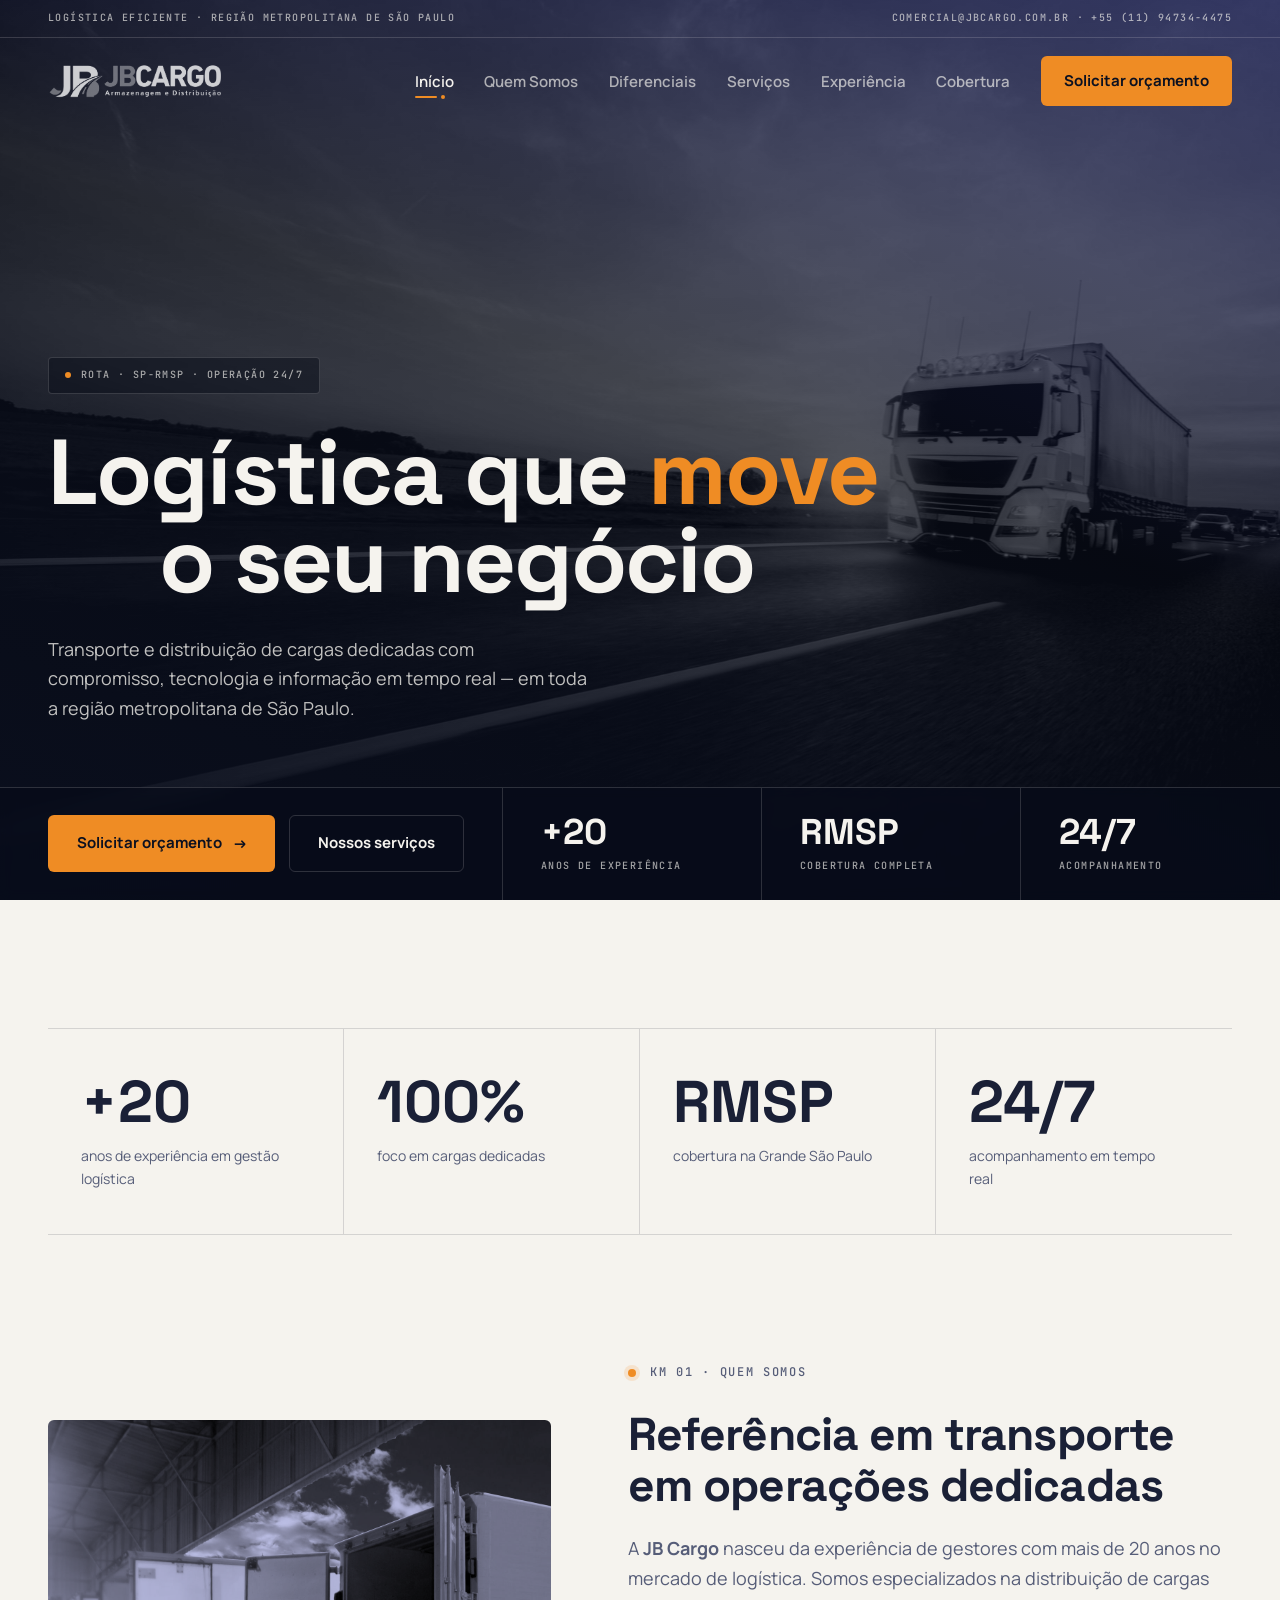
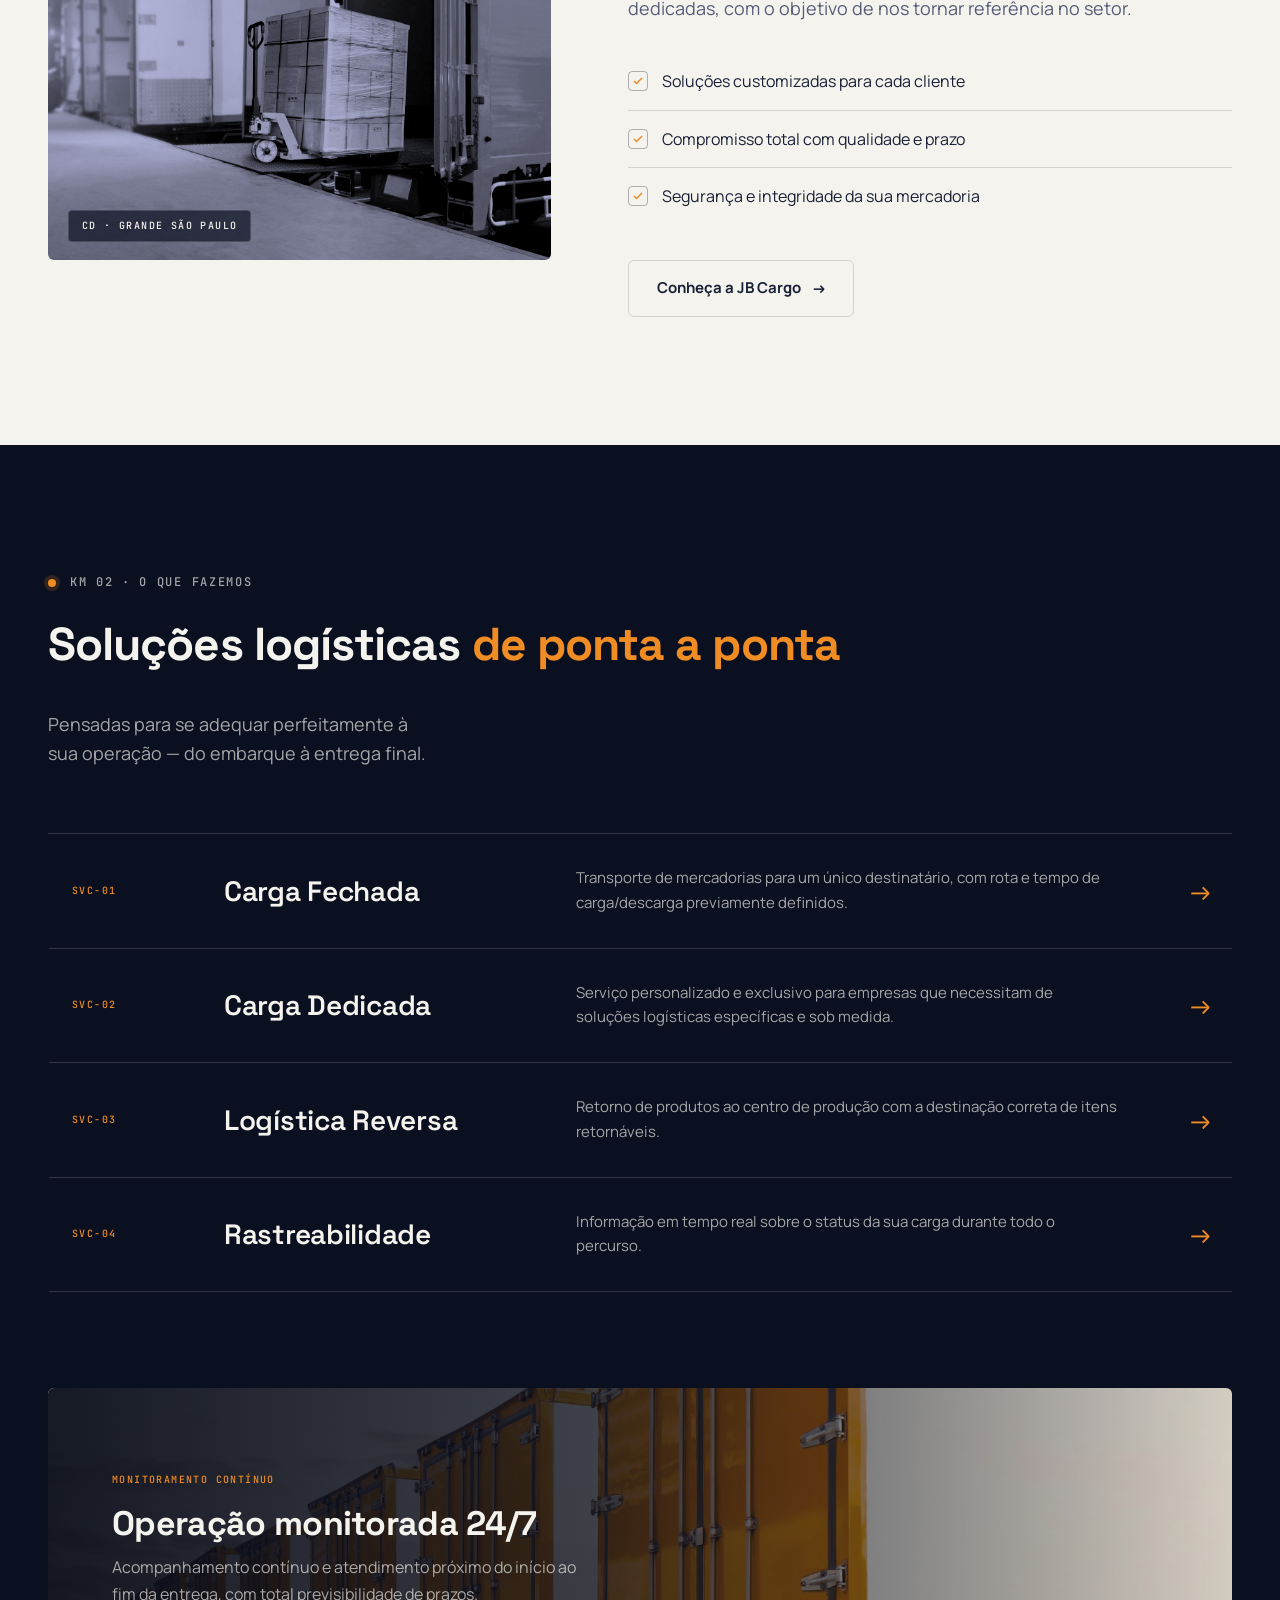
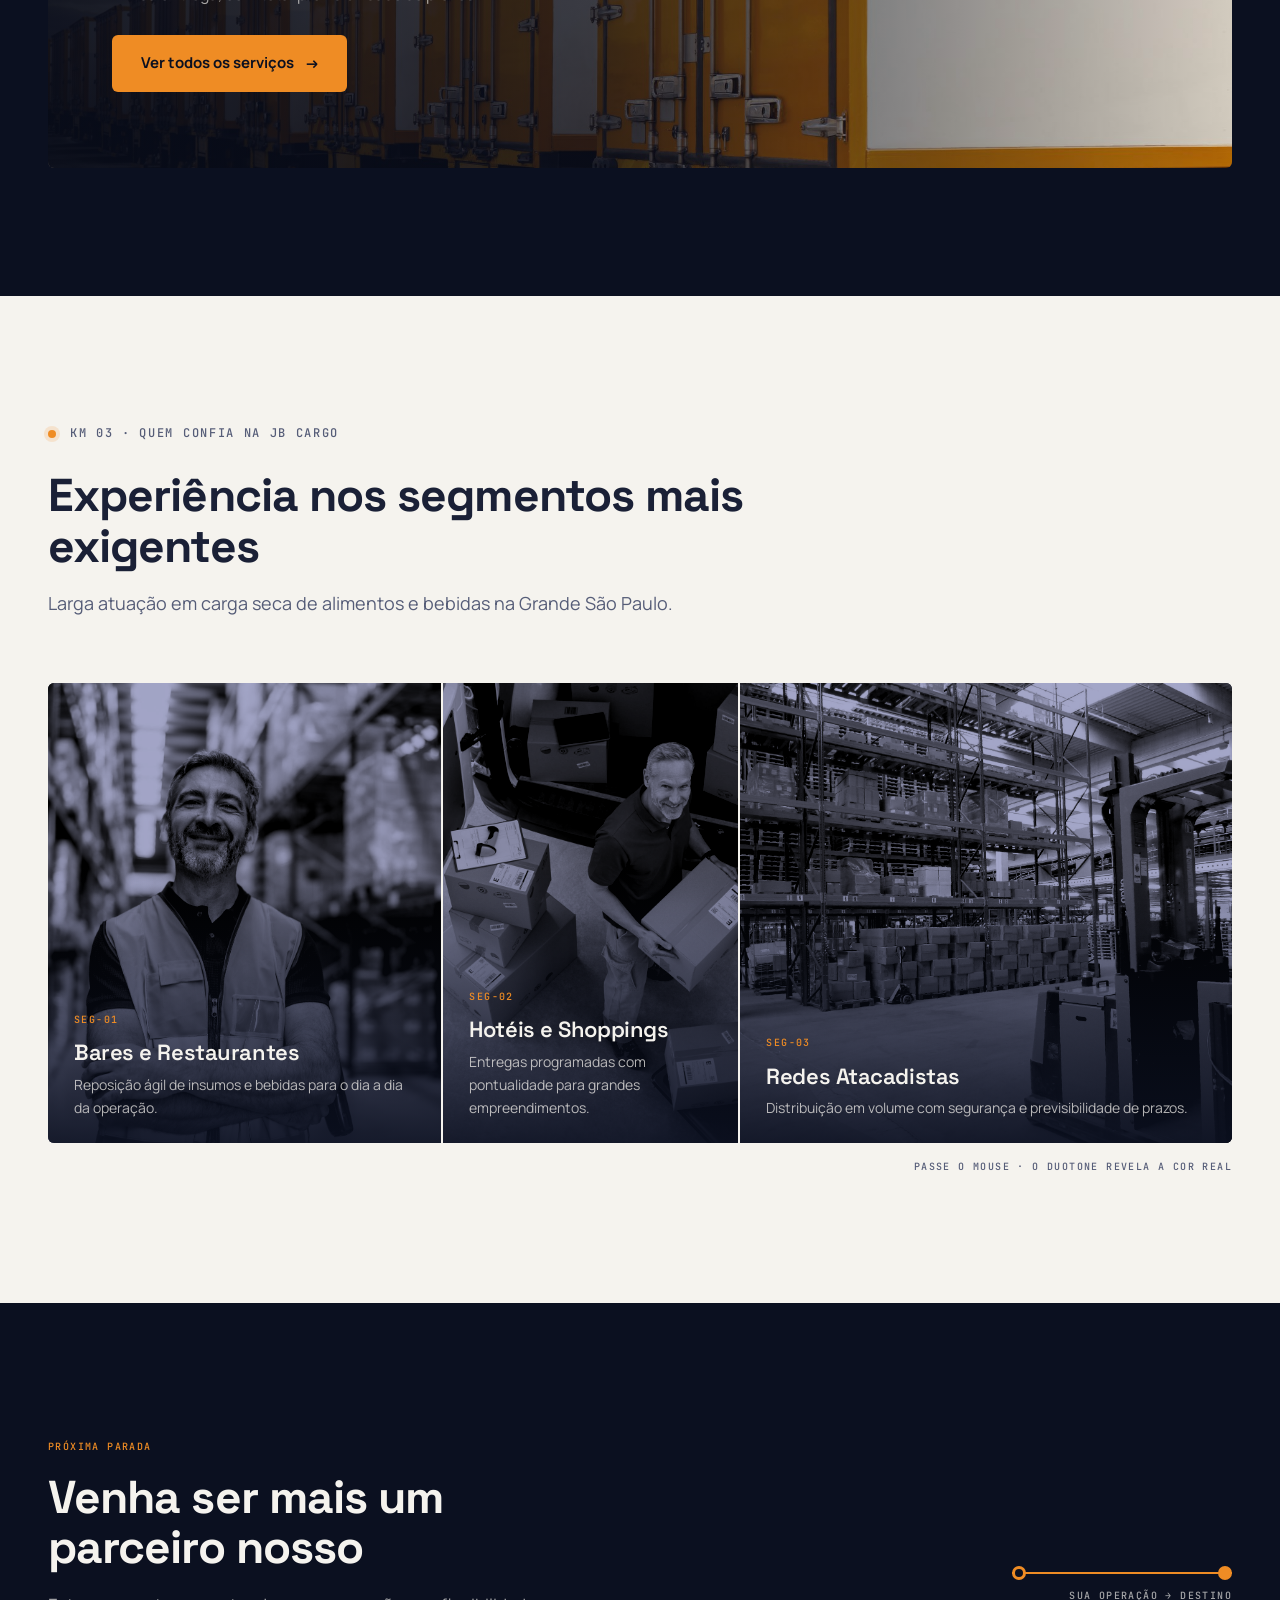
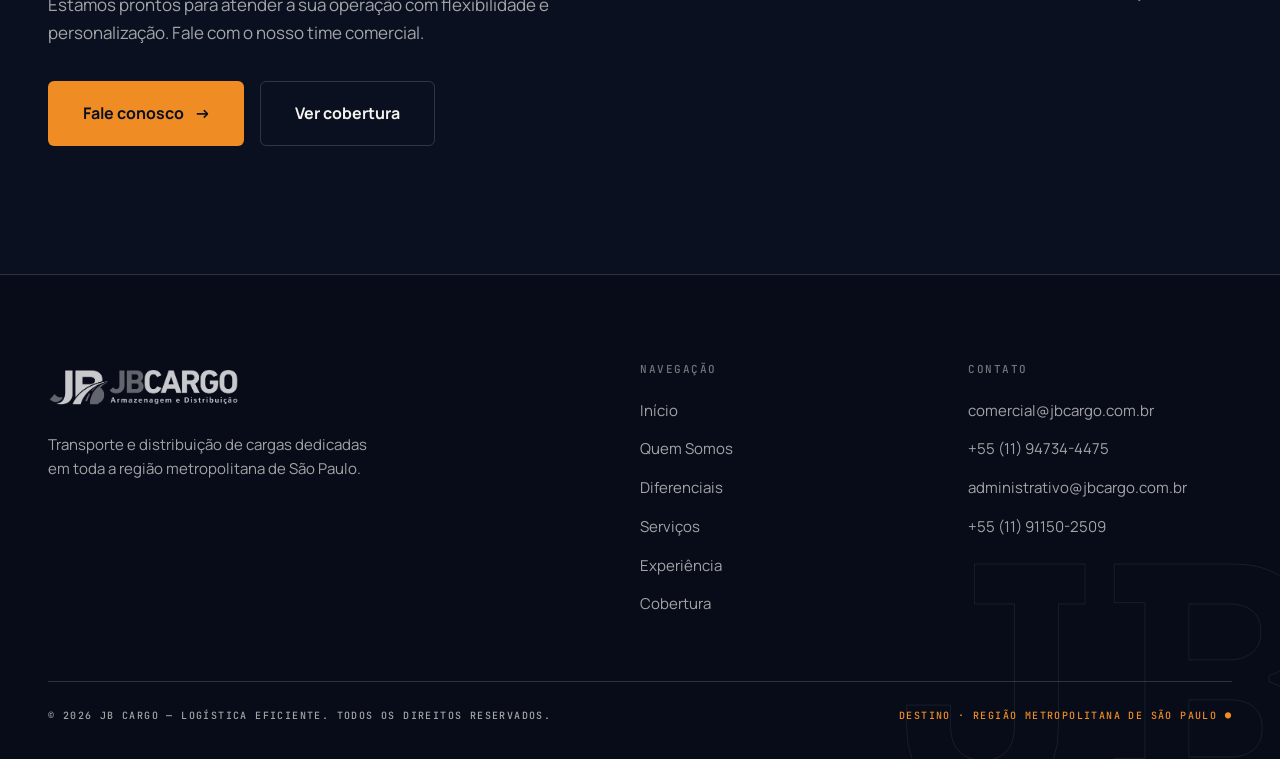
==== docs/index.html @ 35978fd0 "Ajusta textos do site: tagline e remocao de "armazenagem" - Troca "Armazenagem e Distribuicao" por "" ====
<!DOCTYPE html>
<html lang="pt-BR">
<head>
<meta charset="UTF-8">
<meta name="viewport" content="width=device-width, initial-scale=1">
<title>JB Cargo — Logística Eficiente</title>
<meta name="description" content="JB Cargo — transporte e distribuição de cargas dedicadas em toda a região metropolitana de São Paulo.">
<link rel="icon" href="assets/img/slogo-color.png">
<link rel="preconnect" href="https://fonts.googleapis.com">
<link rel="preconnect" href="https://fonts.gstatic.com" crossorigin>
<link href="https://fonts.googleapis.com/css2?family=Space+Grotesk:wght@400;500;600;700&family=Manrope:wght@400;500;600;700;800&family=JetBrains+Mono:wght@400;500;600&display=swap" rel="stylesheet">
<link rel="stylesheet" href="assets/css/style.css">
</head>
<body>

<div class="route-progress" aria-hidden="true"></div>

<!-- Cabeçalho -->
<header class="masthead">
  <div class="topbar" aria-hidden="true">
    <div class="topbar__in shell">
      <span class="mono-xs">Logística Eficiente · Região Metropolitana de São Paulo</span>
      <span class="mono-xs"><a href="mailto:comercial@jbcargo.com.br">comercial@jbcargo.com.br</a> · <a href="tel:+5511947344475">+55 (11) 94734-4475</a></span>
    </div>
  </div>
  <nav class="nav shell" aria-label="Principal">
    <a class="brand" href="index.html" aria-label="JB Cargo — início">
      <img src="assets/img/logo-branco.png" alt="JB Cargo">
    </a>
    <button class="burger" aria-label="Abrir menu" aria-expanded="false" aria-controls="menu">
      <span></span><span></span><span></span>
    </button>
    <ul class="mainnav" id="menu">
      <li><a href="index.html" class="navlink is-active" aria-current="page">Início</a></li>
      <li><a href="quem-somos.html" class="navlink">Quem Somos</a></li>
      <li><a href="diferenciais.html" class="navlink">Diferenciais</a></li>
      <li><a href="servicos.html" class="navlink">Serviços</a></li>
      <li><a href="experiencia.html" class="navlink">Experiência</a></li>
      <li><a href="cobertura.html" class="navlink">Cobertura</a></li>
      <li class="nav__cta"><a class="btn" href="contato.html">Solicitar orçamento</a></li>
    </ul>
  </nav>
</header>

<main>
<!-- Hero -->
<section class="hero">
  <div class="hero__media"><img src="assets/img/hero-caminhao.jpg" alt="Caminhão da JB Cargo na estrada ao entardecer" fetchpriority="high"></div>
  <div class="hero__tint" aria-hidden="true"></div>
  <div class="hero__body shell">
    <span class="badge mono-xs"><i aria-hidden="true"></i>Rota · SP-RMSP · Operação 24/7</span>
    <h1 class="hero__title">Logística que <em>move</em> <span class="l2">o seu negócio</span></h1>
    <p class="hero__lead">Transporte e distribuição de cargas dedicadas com compromisso, tecnologia e informação em tempo real — em toda a região metropolitana de São Paulo.</p>
  </div>
  <div class="ops">
    <div class="ops__in">
      <div class="ops__cell ops__cell--cta">
        <a class="btn" href="contato.html">Solicitar orçamento <span class="arr" aria-hidden="true">→</span></a>
        <a class="btn btn--ghost" href="servicos.html">Nossos serviços</a>
      </div>
      <div class="ops__cell"><div class="ops__n">+20</div><div class="ops__l mono-xs">anos de experiência</div></div>
      <div class="ops__cell"><div class="ops__n">RMSP</div><div class="ops__l mono-xs">cobertura completa</div></div>
      <div class="ops__cell"><div class="ops__n">24/7</div><div class="ops__l mono-xs">acompanhamento</div></div>
    </div>
  </div>
</section>

<!-- Destaques / estatísticas -->
<section class="section">
  <div class="shell">
    <div class="metrics reveal">
      <div class="metric"><div class="metric__num" data-count="20" data-prefix="+" data-suffix="">+20</div><div class="metric__label">anos de experiência em gestão logística</div></div>
      <div class="metric"><div class="metric__num" data-count="100" data-suffix="%">100%</div><div class="metric__label">foco em cargas dedicadas</div></div>
      <div class="metric"><div class="metric__num">RMSP</div><div class="metric__label">cobertura na Grande São Paulo</div></div>
      <div class="metric"><div class="metric__num">24/7</div><div class="metric__label">acompanhamento em tempo real</div></div>
    </div>
  </div>
</section>

<!-- Sobre resumido -->
<section class="section" style="padding-top:0">
  <div class="shell split">
    <div class="media reveal">
      <img src="assets/img/quem-somos.jpg" alt="Carga paletizada sendo movimentada em armazém" loading="lazy">
      <span class="media__tag mono-xs">CD · Grande São Paulo</span>
    </div>
    <div class="reveal" data-delay="1">
      <div class="eyebrow"><span class="dot" aria-hidden="true"></span><span class="mono">KM 01 · Quem Somos</span></div>
      <h2 class="h2">Referência em transporte em operações dedicadas</h2>
      <p class="lead" style="margin:24px 0 30px">A <strong>JB Cargo</strong> nasceu da experiência de gestores com mais de 20 anos no mercado de logística. Somos especializados na distribuição de cargas dedicadas, com o objetivo de nos tornar referência no setor.</p>
      <ul class="ticks">
        <li><span class="tk"><svg viewBox="0 0 24 24" fill="none" stroke="currentColor" stroke-width="3" aria-hidden="true"><path d="M20 6L9 17l-5-5"/></svg></span> Soluções customizadas para cada cliente</li>
        <li><span class="tk"><svg viewBox="0 0 24 24" fill="none" stroke="currentColor" stroke-width="3" aria-hidden="true"><path d="M20 6L9 17l-5-5"/></svg></span> Compromisso total com qualidade e prazo</li>
        <li><span class="tk"><svg viewBox="0 0 24 24" fill="none" stroke="currentColor" stroke-width="3" aria-hidden="true"><path d="M20 6L9 17l-5-5"/></svg></span> Segurança e integridade da sua mercadoria</li>
      </ul>
      <p style="margin-top:36px"><a class="btn btn--ghost" href="quem-somos.html">Conheça a JB Cargo <span class="arr" aria-hidden="true">→</span></a></p>
    </div>
  </div>
</section>

<!-- Serviços — índice de manifesto -->
<section class="section sec--ink">
  <div class="shell">
    <div class="headline headline--row reveal">
      <div>
        <div class="eyebrow"><span class="dot" aria-hidden="true"></span><span class="mono">KM 02 · O que fazemos</span></div>
        <h2 class="h2">Soluções logísticas <em>de ponta a ponta</em></h2>
      </div>
      <p class="lead">Pensadas para se adequar perfeitamente à sua operação — do embarque à entrega final.</p>
    </div>
    <div class="svc-index reveal" data-delay="1">
      <a class="svc-row" href="servicos.html">
        <span class="idx mono-xs">SVC-01</span>
        <span class="t">Carga Fechada</span>
        <span class="d">Transporte de mercadorias para um único destinatário, com rota e tempo de carga/descarga previamente definidos.</span>
        <span class="arr" aria-hidden="true">→</span>
      </a>
      <a class="svc-row" href="servicos.html">
        <span class="idx mono-xs">SVC-02</span>
        <span class="t">Carga Dedicada</span>
        <span class="d">Serviço personalizado e exclusivo para empresas que necessitam de soluções logísticas específicas e sob medida.</span>
        <span class="arr" aria-hidden="true">→</span>
      </a>
      <a class="svc-row" href="servicos.html">
        <span class="idx mono-xs">SVC-03</span>
        <span class="t">Logística Reversa</span>
        <span class="d">Retorno de produtos ao centro de produção com a destinação correta de itens retornáveis.</span>
        <span class="arr" aria-hidden="true">→</span>
      </a>
      <a class="svc-row" href="servicos.html">
        <span class="idx mono-xs">SVC-04</span>
        <span class="t">Rastreabilidade</span>
        <span class="d">Informação em tempo real sobre o status da sua carga durante todo o percurso.</span>
        <span class="arr" aria-hidden="true">→</span>
      </a>
    </div>
    <div class="banner reveal">
      <div class="banner__media"><img src="assets/img/diferenciais.jpg" alt="Fila de baús de carga âmbar da JB Cargo" loading="lazy"></div>
      <div class="banner__tint" aria-hidden="true"></div>
      <div class="banner__in">
        <span class="mono-xs" style="color:var(--amber)">Monitoramento contínuo</span>
        <h3>Operação monitorada 24/7</h3>
        <p>Acompanhamento contínuo e atendimento próximo do início ao fim da entrega, com total previsibilidade de prazos.</p>
        <a class="btn" href="servicos.html">Ver todos os serviços <span class="arr" aria-hidden="true">→</span></a>
      </div>
    </div>
  </div>
</section>

<!-- Segmentos / prova -->
<section class="section">
  <div class="shell">
    <div class="headline reveal">
      <div class="eyebrow"><span class="dot" aria-hidden="true"></span><span class="mono">KM 03 · Quem confia na JB Cargo</span></div>
      <h2 class="h2">Experiência nos segmentos mais exigentes</h2>
      <p class="lead" style="margin-top:18px">Larga atuação em carga seca de alimentos e bebidas na Grande São Paulo.</p>
    </div>
    <div class="trip reveal" data-delay="1">
      <article class="trip__cell">
        <img src="assets/img/experiencia.jpg" alt="Colaborador experiente da JB Cargo em armazém" loading="lazy">
        <div class="trip__grad" aria-hidden="true"></div>
        <div class="trip__txt">
          <span class="mono-xs">SEG-01</span>
          <h3>Bares e Restaurantes</h3>
          <p>Reposição ágil de insumos e bebidas para o dia a dia da operação.</p>
        </div>
      </article>
      <article class="trip__cell">
        <img src="assets/img/contato.jpg" alt="Entregador da JB Cargo com encomendas" loading="lazy">
        <div class="trip__grad" aria-hidden="true"></div>
        <div class="trip__txt">
          <span class="mono-xs">SEG-02</span>
          <h3>Hotéis e Shoppings</h3>
          <p>Entregas programadas com pontualidade para grandes empreendimentos.</p>
        </div>
      </article>
      <article class="trip__cell">
        <img src="assets/img/servicos.jpg" alt="Armazém com empilhadeira e paletes" loading="lazy">
        <div class="trip__grad" aria-hidden="true"></div>
        <div class="trip__txt">
          <span class="mono-xs">SEG-03</span>
          <h3>Redes Atacadistas</h3>
          <p>Distribuição em volume com segurança e previsibilidade de prazos.</p>
        </div>
      </article>
    </div>
    <p class="trip__hint mono-xs" aria-hidden="true">Passe o mouse · o duotone revela a cor real</p>
  </div>
</section>

<!-- Faixa CTA -->
<section class="cta">
  <div class="shell">
    <div class="cta__inner reveal">
      <div>
        <span class="mono-xs" style="color:var(--amber)">Próxima parada</span>
        <h2>Venha ser mais um parceiro nosso</h2>
        <p>Estamos prontos para atender a sua operação com flexibilidade e personalização. Fale com o nosso time comercial.</p>
        <div class="cta__actions">
          <a class="btn btn--lg" href="contato.html">Fale conosco <span class="arr" aria-hidden="true">→</span></a>
          <a class="btn btn--ghost btn--lg" href="cobertura.html">Ver cobertura</a>
        </div>
      </div>
      <div class="cta__route" aria-hidden="true">
        <div class="cta__line"></div>
        <span class="mono-xs">Sua operação → Destino</span>
      </div>
    </div>
  </div>
</section>
</main>

<!-- Rodapé -->
<footer class="footer">
  <div class="footer__wm" aria-hidden="true">JB</div>
  <div class="shell">
    <div class="footer__grid">
      <div class="footer__brand">
        <img src="assets/img/logo-branco.png" alt="JB Cargo">
        <p class="footer__desc">Transporte e distribuição de cargas dedicadas em toda a região metropolitana de São Paulo.</p>
      </div>
      <div>
        <h4>Navegação</h4>
        <ul>
          <li><a href="index.html">Início</a></li>
          <li><a href="quem-somos.html">Quem Somos</a></li>
          <li><a href="diferenciais.html">Diferenciais</a></li>
          <li><a href="servicos.html">Serviços</a></li>
          <li><a href="experiencia.html">Experiência</a></li>
          <li><a href="cobertura.html">Cobertura</a></li>
        </ul>
      </div>
      <div>
        <h4>Contato</h4>
        <ul>
          <li><a href="mailto:comercial@jbcargo.com.br">comercial@jbcargo.com.br</a></li>
          <li><a href="tel:+5511947344475">+55 (11) 94734-4475</a></li>
          <li><a href="mailto:administrativo@jbcargo.com.br">administrativo@jbcargo.com.br</a></li>
          <li><a href="tel:+5511911502509">+55 (11) 91150-2509</a></li>
        </ul>
      </div>
    </div>
    <div class="footer__bottom">
      <span class="mono-xs">© <span data-year>2026</span> JB Cargo — Logística Eficiente. Todos os direitos reservados.</span>
      <span class="mono-xs dest">Destino · Região Metropolitana de São Paulo ●</span>
    </div>
  </div>
</footer>

<script src="assets/js/main.js"></script>
</body>
</html>
---- docs/assets/css/style.css ----
/* =====================================================================
   JB CARGO — Design System "MANIFESTO"
   O documento da operação logística elevado a design editorial.
   Ink Navy · Indigo · Amber · Warm Paper — hairlines, monospace
   operacional, fotografia duotone navy e a Linha de Rota.
   ===================================================================== */

/* =====================================================================
   1. TOKENS
   ===================================================================== */
:root{
  /* Cor — papéis fixos */
  --ink:#0B1020;
  --ink-800:#11172E;
  --ink-900:#080C19;
  --indigo:#2A3288;
  --indigo-300:#7A82D9;
  --amber:#EF8C24;
  --amber-600:#D97A15;
  --paper:#F5F3EE;
  --paper-dim:#EDEAE2;

  /* Texto */
  --tx:#1A2036;
  --tx-mut:#565D78;
  --tx-inv:var(--paper);
  --tx-inv-dim:rgba(245,243,238,.66);
  --tx-inv-faint:rgba(245,243,238,.45);

  /* Hairlines */
  --hl-l:rgba(11,16,32,.14);
  --hl-d:rgba(245,243,238,.16);

  /* Tipografia */
  --f-disp:'Space Grotesk',sans-serif;
  --f-text:'Manrope',sans-serif;
  --f-mono:'JetBrains Mono',ui-monospace,'Cascadia Mono',Consolas,monospace;

  --fs-display:clamp(2.9rem,7.2vw,6.5rem);
  --fs-h1:clamp(2.4rem,5.5vw,4.25rem);
  --fs-h2:clamp(2rem,3.6vw,3.125rem);
  --fs-h3:1.375rem;
  --fs-lead:1.125rem;

  /* Geometria */
  --r:6px;
  --r-sm:4px;
  --shell:1360px;
  --gutter:clamp(20px,4vw,48px);
  --sec-y:clamp(80px,10vw,140px);

  /* Movimento */
  --ease:cubic-bezier(.22,1,.36,1);
  --shadow:0 24px 60px rgba(11,16,32,.18);
}

/* =====================================================================
   2. BASE
   ===================================================================== */
*,*::before,*::after{box-sizing:border-box}
html{scroll-behavior:smooth}
body{
  margin:0;
  font-family:var(--f-text);
  font-size:1rem;
  line-height:1.65;
  color:var(--tx);
  background:var(--paper);
  -webkit-font-smoothing:antialiased;
  overflow-x:hidden;
}
img{max-width:100%;display:block}
a{color:inherit}
h1,h2,h3,h4{font-family:var(--f-disp);letter-spacing:-.02em;line-height:1.1;margin:0}
p{margin:0}
ul{margin:0;padding:0;list-style:none}
button{font:inherit;background:none;border:none;cursor:pointer;color:inherit}
::selection{background:var(--amber);color:var(--ink)}

:focus-visible{outline:2px solid var(--amber);outline-offset:2px;border-radius:2px}

.shell{max-width:var(--shell);margin:0 auto;padding-left:var(--gutter);padding-right:var(--gutter)}

/* Ênfase display: peso + âmbar, nunca itálico */
h1 em,h2 em{font-style:normal;color:var(--amber)}

/* Voz operacional */
.mono{font-family:var(--f-mono);text-transform:uppercase;letter-spacing:.14em;font-size:.75rem;font-weight:500}
.mono-xs{font-family:var(--f-mono);text-transform:uppercase;letter-spacing:.14em;font-size:.625rem;font-weight:500}

/* Eyebrow — waypoint da Linha de Rota */
.eyebrow{display:flex;align-items:center;gap:14px;margin-bottom:26px}
.eyebrow .dot{flex:none;width:8px;height:8px;border-radius:50%;background:var(--amber);box-shadow:0 0 0 4px rgba(239,140,36,.16)}
.eyebrow .mono{color:var(--tx-mut)}
.sec--ink .eyebrow .mono,.pagehead .eyebrow .mono{color:var(--tx-inv-dim)}

.h2{font-size:var(--fs-h2);font-weight:700}
.lead{font-size:var(--fs-lead);color:var(--tx-mut)}
.sec--ink .lead{color:var(--tx-inv-dim)}

/* =====================================================================
   3. BOTÕES
   ===================================================================== */
.btn{
  display:inline-flex;align-items:center;justify-content:center;gap:12px;
  font-family:var(--f-text);font-weight:700;font-size:.9375rem;
  padding:15px 28px;border-radius:var(--r);text-decoration:none;
  border:1px solid transparent;white-space:nowrap;cursor:pointer;
  background:var(--amber);color:var(--ink);
  transition:background .3s var(--ease),border-color .3s var(--ease),color .3s var(--ease);
}
.btn:hover{background:var(--amber-600)}
.btn .arr{font-family:var(--f-disp);font-weight:600;transition:transform .3s var(--ease)}
.btn:hover .arr{transform:translateX(4px)}

.btn--ghost{background:transparent;color:var(--tx);border-color:var(--hl-l)}
.btn--ghost:hover{background:transparent;border-color:rgba(11,16,32,.4)}
.sec--ink .btn--ghost,.hero .btn--ghost,.cta .btn--ghost,.pagehead .btn--ghost{color:var(--tx-inv);border-color:var(--hl-d)}
.sec--ink .btn--ghost:hover,.hero .btn--ghost:hover,.cta .btn--ghost:hover{border-color:rgba(245,243,238,.4)}

.btn--lg{padding:18px 34px;font-size:1rem}
.btn--block{width:100%}
.btn--wa svg{width:20px;height:20px;flex:none}

/* Selo operacional */
.badge{
  display:inline-flex;align-items:center;gap:10px;padding:9px 16px;
  border:1px solid var(--hl-d);border-radius:var(--r-sm);
  color:var(--tx-inv-dim);background:rgba(8,12,25,.5);
}
.badge i{width:6px;height:6px;border-radius:50%;background:var(--amber)}

/* =====================================================================
   4. LINHA DE ROTA — progresso global
   ===================================================================== */
.route-progress{
  position:fixed;top:0;left:0;right:0;height:2px;z-index:120;
  background:var(--amber);transform-origin:0 50%;transform:scaleX(0);
  pointer-events:none;
}

/* =====================================================================
   5. CABEÇALHO
   ===================================================================== */
.masthead{position:fixed;top:0;left:0;right:0;z-index:100;transition:background .35s var(--ease),box-shadow .35s var(--ease)}
.masthead.is-scrolled{background:var(--ink-900);box-shadow:0 1px 0 var(--hl-d)}

.topbar{border-bottom:1px solid var(--hl-d);overflow:hidden;max-height:60px;transition:max-height .35s var(--ease),opacity .3s}
.masthead.is-scrolled .topbar{max-height:0;opacity:0;border-bottom-color:transparent}
.topbar__in{display:flex;justify-content:space-between;align-items:center;gap:16px;padding-top:10px;padding-bottom:10px}
.topbar__in .mono-xs{color:var(--tx-inv-dim)}
.topbar__in a{text-decoration:none;transition:color .25s}
.topbar__in a:hover{color:var(--paper)}

.nav{display:flex;align-items:center;justify-content:space-between;gap:24px;padding-top:18px;padding-bottom:18px}
.brand img{height:44px;width:auto}
.mainnav{display:flex;align-items:center;gap:clamp(18px,2.4vw,34px)}
.navlink{
  color:var(--tx-inv-dim);text-decoration:none;font-size:.9375rem;font-weight:600;
  position:relative;padding-bottom:6px;transition:color .25s;
}
.navlink:hover{color:var(--paper)}
.navlink.is-active{color:var(--paper)}
.navlink.is-active::after{content:'';position:absolute;left:0;bottom:0;width:22px;height:2px;background:var(--amber);border-radius:2px}
.navlink.is-active::before{content:'';position:absolute;left:26px;bottom:-1px;width:4px;height:4px;border-radius:50%;background:var(--amber)}
.nav__cta .btn{padding:12px 22px}

.burger{display:none;flex-direction:column;gap:5px;padding:10px;z-index:130}
.burger span{width:24px;height:2px;background:var(--paper);border-radius:2px;transition:transform .3s var(--ease),opacity .3s}

/* Menu mobile — painel de despacho em tela cheia */
@media (max-width:960px){
  .burger{display:flex}
  .mainnav{
    position:fixed;inset:0;flex-direction:column;justify-content:center;align-items:flex-start;
    gap:8px;padding:100px var(--gutter) 60px;background:var(--ink-900);
    opacity:0;visibility:hidden;transition:opacity .35s var(--ease),visibility .35s;
  }
  .nav.open .mainnav{opacity:1;visibility:visible}
  .navlink{font-family:var(--f-disp);font-size:2rem;font-weight:600;padding:10px 0}
  .navlink.is-active::after{width:34px;bottom:6px}
  .navlink.is-active::before{left:38px;bottom:5px}
  .nav__cta{margin-top:24px}
  .nav__cta .btn{padding:16px 30px;font-size:1rem}
  .nav.open .burger span:nth-child(1){transform:translateY(7px) rotate(45deg)}
  .nav.open .burger span:nth-child(2){opacity:0}
  .nav.open .burger span:nth-child(3){transform:translateY(-7px) rotate(-45deg)}
  .topbar{display:none}
}

/* =====================================================================
   6. HERO (home) — composição cinematográfica
   ===================================================================== */
.hero{position:relative;min-height:100vh;display:flex;flex-direction:column;justify-content:flex-end;background:var(--ink);overflow:hidden}
.hero__media{position:absolute;inset:0}
.hero__media img{
  width:100%;height:100%;object-fit:cover;object-position:center 55%;
  filter:grayscale(1) brightness(.6) contrast(1.18);
  transform:scale(1.06);
}
.hero__tint{position:absolute;inset:0;background:linear-gradient(200deg,rgba(42,50,136,.5) 0%,rgba(11,16,32,.55) 45%,rgba(11,16,32,.94) 100%)}
.hero__body{position:relative;width:100%;padding-top:clamp(150px,20vh,210px)}
.hero__title{
  margin:34px 0 0;color:var(--paper);font-weight:700;line-height:.96;
  font-size:var(--fs-display);
}
.hero__title .l2{display:block;padding-left:1.2em}
.hero__lead{margin:30px 0 0;max-width:540px;font-size:var(--fs-lead);color:rgba(245,243,238,.78)}

/* Faixa de operação — o documento ancorado na base */
.ops{position:relative;margin-top:clamp(40px,7vh,64px);border-top:1px solid var(--hl-d);background:rgba(8,12,25,.72);backdrop-filter:blur(6px)}
.ops__in{display:grid;grid-template-columns:auto 1fr 1fr 1fr;max-width:var(--shell);margin:0 auto}
.ops__cell{padding:26px 38px;border-right:1px solid var(--hl-d);display:flex;flex-direction:column;justify-content:center}
.ops__cell--cta{flex-direction:row;align-items:center;gap:14px;padding-left:var(--gutter)}
.ops__cell:last-child{border-right:none}
.ops__n{font-family:var(--f-disp);font-size:clamp(1.8rem,2.8vw,2.5rem);font-weight:700;color:var(--paper);line-height:1}
.ops__l{margin-top:8px;color:var(--tx-inv-dim)}

@media (max-width:1080px){
  .ops__in{grid-template-columns:1fr 1fr 1fr}
  .ops__cell--cta{grid-column:1/-1;border-right:none;border-bottom:1px solid var(--hl-d);flex-wrap:wrap}
}
@media (max-width:640px){
  .ops__in{grid-template-columns:1fr}
  .ops__cell{border-right:none;border-bottom:1px solid var(--hl-d);padding:20px var(--gutter)}
  .ops__cell:last-child{border-bottom:none}
}

/* =====================================================================
   7. PAGEHEAD — heros internos
   ===================================================================== */
.pagehead{position:relative;min-height:62vh;display:flex;flex-direction:column;justify-content:flex-end;background:var(--ink);overflow:hidden}
.pagehead--low{min-height:46vh}
.pagehead__media{position:absolute;inset:0}
.pagehead__media img{
  width:100%;height:100%;object-fit:cover;
  filter:grayscale(1) brightness(.55) contrast(1.18);
  transform:scale(1.06);
}
.pagehead--color .pagehead__media img{filter:brightness(.72) contrast(1.05)}
.pagehead__tint{position:absolute;inset:0;background:linear-gradient(200deg,rgba(42,50,136,.45) 0%,rgba(11,16,32,.6) 45%,rgba(11,16,32,.95) 100%)}
.pagehead__inner{position:relative;width:100%;padding-top:150px;padding-bottom:clamp(48px,7vh,80px)}
.crumb{display:flex;align-items:center;gap:12px;color:var(--tx-inv-dim);margin-bottom:22px}
.crumb a{text-decoration:none;transition:color .25s}
.crumb a:hover{color:var(--paper)}
.crumb .sep{color:var(--amber)}
.pagehead h1{font-size:var(--fs-h1);font-weight:700;color:var(--paper)}
.pagehead__lead{margin-top:20px;max-width:560px;font-size:var(--fs-lead);color:rgba(245,243,238,.75)}
.pagehead__rule{height:2px;width:96px;background:var(--amber);margin-top:34px;position:relative}
.pagehead__rule::after{content:'';position:absolute;right:-5px;top:-4px;width:10px;height:10px;border-radius:50%;background:var(--amber)}

/* =====================================================================
   8. SEÇÕES
   ===================================================================== */
.section{padding:var(--sec-y) 0}
.sec--ink{background:var(--ink);color:var(--tx-inv)}
.sec--ink .h2,.sec--ink h2,.sec--ink h3{color:var(--paper)}

.headline{max-width:720px;margin-bottom:clamp(40px,6vw,64px)}
.headline--row{display:flex;justify-content:space-between;align-items:flex-end;gap:40px;flex-wrap:wrap;max-width:none}
.headline--row .lead{max-width:380px}

/* =====================================================================
   9. MÉTRICAS — faixa de operação editorial
   ===================================================================== */
.metrics{display:grid;grid-template-columns:repeat(4,1fr);border-top:1px solid var(--hl-l);border-bottom:1px solid var(--hl-l)}
.metric{padding:clamp(28px,4vw,44px) clamp(20px,2.6vw,36px);border-right:1px solid var(--hl-l)}
.metric:last-child{border-right:none}
.metric__num{font-family:var(--f-disp);font-size:clamp(2.6rem,4.6vw,4rem);font-weight:700;line-height:1;color:var(--tx)}
.metric__label{margin-top:12px;font-size:.875rem;color:var(--tx-mut);max-width:210px}
@media (max-width:900px){
  .metrics{grid-template-columns:1fr 1fr}
  .metric:nth-child(2){border-right:none}
  .metric:nth-child(1),.metric:nth-child(2){border-bottom:1px solid var(--hl-l)}
}
@media (max-width:480px){
  .metrics{grid-template-columns:1fr}
  .metric{border-right:none;border-bottom:1px solid var(--hl-l)}
  .metric:last-child{border-bottom:none}
}

/* Métricas em coluna (cobertura) */
.metrics--col{display:flex;flex-direction:column;border:1px solid var(--hl-l);border-radius:var(--r);overflow:hidden}
.metrics--col .metric{border-right:none;border-bottom:1px solid var(--hl-l)}
.metrics--col .metric:last-child{border-bottom:none}

/* =====================================================================
   10. SPLIT EDITORIAL + FOTO DUOTONE
   ===================================================================== */
.split{display:grid;grid-template-columns:5fr 6fr;gap:clamp(40px,6vw,80px);align-items:center}
.split--rev{grid-template-columns:6fr 5fr}
.media{position:relative;border-radius:var(--r);overflow:hidden;min-height:440px}
.media img{
  position:absolute;inset:0;width:100%;height:100%;object-fit:cover;
  filter:grayscale(1) brightness(.68) contrast(1.15) sepia(.3) hue-rotate(198deg) saturate(2.2);
  transition:filter .4s var(--ease);
}
.media--color img{filter:none}
.media:hover img{filter:none}
.media__tag{
  position:absolute;left:20px;bottom:18px;z-index:1;color:var(--paper);
  background:rgba(11,16,32,.68);padding:7px 13px;border-radius:var(--r-sm);
  border:1px solid var(--hl-d);
}
@media (max-width:900px){
  .split,.split--rev{grid-template-columns:1fr}
  .media{min-height:320px}
}

/* Checklist de romaneio */
.ticks{margin-top:6px}
.ticks li{display:flex;align-items:center;gap:14px;font-size:1rem;padding:15px 0;border-bottom:1px solid var(--hl-l)}
.ticks li:last-child{border-bottom:none}
.tk{
  flex:none;width:20px;height:20px;border:1px solid rgba(11,16,32,.3);border-radius:var(--r-sm);
  display:flex;align-items:center;justify-content:center;color:var(--amber);
}
.tk svg{width:12px;height:12px}
.sec--ink .ticks li{border-bottom-color:var(--hl-d);color:var(--tx-inv-dim)}
.sec--ink .tk{border-color:var(--hl-d)}

/* Pull-quote editorial */
.pullquote{
  font-family:var(--f-disp);font-size:clamp(1.75rem,3.4vw,2.75rem);font-weight:600;
  line-height:1.18;letter-spacing:-.02em;
  border-left:2px solid var(--amber);padding-left:clamp(20px,3vw,40px);
  margin:clamp(36px,5vw,56px) 0;
}

/* =====================================================================
   11. ÍNDICE DE SERVIÇOS — linhas de manifesto
   ===================================================================== */
.svc-index{border-top:1px solid var(--hl-d)}
.svc-row{
  display:grid;grid-template-columns:120px 320px 1fr 60px;align-items:center;gap:32px;
  padding:32px 22px;border-bottom:1px solid var(--hl-d);border-left:2px solid transparent;
  text-decoration:none;transition:background .3s var(--ease),border-color .3s var(--ease);
}
.svc-row:hover{border-left-color:var(--amber);background:var(--ink-800)}
.svc-row .idx{color:var(--amber)}
.svc-row .t{font-family:var(--f-disp);font-size:clamp(1.35rem,2.2vw,1.75rem);font-weight:600;color:var(--paper);letter-spacing:-.01em}
.svc-row .d{font-size:.9375rem;color:var(--tx-inv-dim);max-width:560px}
.svc-row .arr{font-family:var(--f-disp);color:var(--amber);font-size:1.6rem;text-align:right;transition:transform .3s var(--ease)}
.svc-row:hover .arr{transform:translateX(6px)}
@media (max-width:900px){
  .svc-row{grid-template-columns:80px 1fr 40px;grid-template-areas:"idx t arr" "idx d arr";row-gap:8px}
  .svc-row .idx{grid-area:idx}.svc-row .t{grid-area:t}.svc-row .d{grid-area:d}.svc-row .arr{grid-area:arr}
}
@media (max-width:560px){
  .svc-row{grid-template-columns:1fr 40px;grid-template-areas:"idx arr" "t arr" "d arr";padding:24px 14px}
}

/* =====================================================================
   12. BANNER FULL-BLEED (24/7)
   ===================================================================== */
.banner{position:relative;margin-top:clamp(56px,8vw,96px);border-radius:var(--r);overflow:hidden;min-height:380px;display:flex;align-items:center}
.banner__media{position:absolute;inset:0}
.banner__media img{width:100%;height:100%;object-fit:cover}
.banner__tint{position:absolute;inset:0;background:linear-gradient(90deg,rgba(8,12,25,.94) 0%,rgba(8,12,25,.78) 46%,rgba(8,12,25,.15) 100%)}
.banner__in{position:relative;padding:clamp(36px,5vw,64px);max-width:600px}
.banner__in h3{font-size:clamp(1.6rem,3vw,2.125rem);font-weight:700;color:var(--paper);margin:14px 0 12px}
.banner__in p{color:var(--tx-inv-dim);margin-bottom:28px}

/* =====================================================================
   13. TRÍPTICO DE SEGMENTOS
   ===================================================================== */
.trip{display:grid;grid-template-columns:4fr 3fr 5fr;gap:2px;margin-top:clamp(36px,5vw,56px);border-radius:var(--r);overflow:hidden}
.trip__cell{position:relative;min-height:460px;overflow:hidden;background:var(--ink-800)}
.trip__cell img{
  position:absolute;inset:0;width:100%;height:100%;object-fit:cover;
  filter:grayscale(1) brightness(.6) contrast(1.18) sepia(.3) hue-rotate(198deg) saturate(2.2);
  transition:filter .4s var(--ease),transform .6s var(--ease);
}
.trip__cell:hover img{filter:none;transform:scale(1.03)}
.trip__grad{position:absolute;inset:0;background:linear-gradient(180deg,rgba(11,16,32,0) 40%,rgba(11,16,32,.9) 100%)}
.trip__txt{position:absolute;left:26px;right:26px;bottom:24px}
.trip__txt .mono-xs{color:var(--amber)}
.trip__txt h3{color:var(--paper);font-size:1.375rem;font-weight:600;margin:10px 0 8px}
.trip__txt p{color:rgba(245,243,238,.72);font-size:.875rem}
.trip__hint{margin-top:16px;text-align:right;color:var(--tx-mut)}
@media (max-width:900px){
  .trip{grid-template-columns:1fr}
  .trip__cell{min-height:320px}
}

/* =====================================================================
   14. LEDGER — checklist de operação (diferenciais)
   ===================================================================== */
.ledger{border-top:1px solid var(--hl-d)}
.ledger__row{
  display:grid;grid-template-columns:110px 5fr 6fr;gap:clamp(24px,4vw,56px);align-items:start;
  padding:clamp(30px,4vw,44px) 20px;border-bottom:1px solid var(--hl-d);
  border-left:2px solid transparent;transition:background .3s var(--ease),border-color .3s var(--ease);
}
.ledger__row:hover{border-left-color:var(--amber);background:var(--ink-800)}
.ledger__num{font-family:var(--f-mono);font-size:.75rem;letter-spacing:.14em;color:var(--amber);padding-top:8px}
.ledger__row h3{font-size:clamp(1.35rem,2.4vw,1.875rem);font-weight:600;color:var(--paper)}
.ledger__row p{color:var(--tx-inv-dim);font-size:1rem}
@media (max-width:800px){
  .ledger__row{grid-template-columns:70px 1fr;grid-template-areas:"num t" "num d";row-gap:10px}
  .ledger__num{grid-area:num}
  .ledger__row h3{grid-area:t}
  .ledger__row p{grid-area:d}
}

/* Linha final divergente — convite */
.ledger-invite{
  display:flex;align-items:center;justify-content:space-between;gap:32px;flex-wrap:wrap;
  background:var(--paper);color:var(--tx);border-radius:var(--r);
  padding:clamp(32px,5vw,52px);margin-top:clamp(40px,6vw,64px);
}
.ledger-invite h3,.sec--ink .ledger-invite h3{font-size:clamp(1.4rem,2.6vw,1.9rem);font-weight:600;color:var(--tx)}
.ledger-invite p{color:var(--tx-mut);margin-top:8px;max-width:480px}

/* =====================================================================
   15. PARADAS DA ROTA — missão/visão/valores
   ===================================================================== */
.route-stops{position:relative;margin-top:clamp(40px,6vw,64px);padding-left:clamp(28px,4vw,44px)}
.route-stops::before{
  content:'';position:absolute;left:7px;top:8px;bottom:8px;width:2px;
  background:var(--amber);
}
.stop{position:relative;padding:0 0 clamp(40px,6vw,56px)}
.stop:last-child{padding-bottom:0}
.stop::before{
  content:'';position:absolute;left:calc(-1 * clamp(28px,4vw,44px));top:6px;
  width:16px;height:16px;border-radius:50%;background:var(--paper);
  border:3px solid var(--amber);
}
.stop .mono{color:var(--amber);display:block;margin-bottom:10px}
.stop h3{font-size:clamp(1.35rem,2.4vw,1.75rem);font-weight:600}
.stop p{margin-top:10px;color:var(--tx-mut);max-width:640px;font-size:1.0625rem}

/* =====================================================================
   16. FICHAS TÉCNICAS (serviços)
   ===================================================================== */
.ficha{display:grid;grid-template-columns:6fr 5fr;gap:clamp(40px,6vw,80px);align-items:center;padding:clamp(44px,6vw,72px) 0;border-bottom:1px solid var(--hl-l)}
.ficha:last-of-type{border-bottom:none}
.ficha--rev .ficha__body{order:2}
.ficha--rev .media{order:1}
.ficha__head{display:flex;align-items:center;gap:16px;margin-bottom:18px}
.ficha__head .idx{color:var(--amber)}
.ficha__head .rule{flex:1;height:1px;background:var(--hl-l);max-width:120px}
.ficha h3{font-size:clamp(1.6rem,3vw,2.25rem);font-weight:700}
.ficha p{margin-top:16px;font-size:1.0625rem;color:var(--tx-mut);max-width:520px}
@media (max-width:900px){
  .ficha{grid-template-columns:1fr}
  .ficha--rev .ficha__body{order:1}
  .ficha--rev .media{order:2}
}

/* Colunas hairline (por que a JB Cargo) */
.cols3{display:grid;grid-template-columns:1fr 1fr 1fr;border-top:1px solid var(--hl-d);border-bottom:1px solid var(--hl-d)}
.col3{padding:clamp(30px,4vw,48px) clamp(22px,3vw,40px);border-right:1px solid var(--hl-d)}
.col3:last-child{border-right:none}
.col3 .mono-xs{color:var(--amber)}
.col3 h3{font-size:1.25rem;font-weight:600;color:var(--paper);margin:14px 0 10px}
.col3 p{color:var(--tx-inv-dim);font-size:.9375rem}
@media (max-width:800px){
  .cols3{grid-template-columns:1fr}
  .col3{border-right:none;border-bottom:1px solid var(--hl-d)}
  .col3:last-child{border-bottom:none}
}

/* =====================================================================
   17. MAPA DE COBERTURA
   ===================================================================== */
.map{position:relative;border:1px solid var(--hl-l);border-radius:var(--r);padding:clamp(24px,4vw,48px);background:var(--ink)}
.map img{width:100%;height:auto;filter:grayscale(1) brightness(.42);opacity:.9}
.map__pin{position:absolute;width:14px;height:14px;margin:-7px 0 0 -7px}
.map__pin i{
  position:absolute;inset:0;border-radius:50%;background:var(--amber);
  box-shadow:0 0 0 3px rgba(239,140,36,.25);
}
.map__pin::after{
  content:'';position:absolute;inset:-8px;border-radius:50%;
  border:1px solid rgba(239,140,36,.5);
  animation:pin 2.4s var(--ease) infinite;
}
@keyframes pin{
  0%{transform:scale(.5);opacity:1}
  100%{transform:scale(1.8);opacity:0}
}
.map__tag{position:absolute;left:clamp(24px,4vw,48px);bottom:clamp(18px,3vw,32px);color:var(--tx-inv-dim)}

/* =====================================================================
   18. CONTATO — torre de controle
   ===================================================================== */
.contact-grid{display:grid;grid-template-columns:1fr 1fr;gap:0;border-radius:var(--r);overflow:hidden;box-shadow:var(--shadow)}
.contact-panel{padding:clamp(36px,5vw,64px)}
.contact-panel--ink{background:var(--ink);color:var(--tx-inv)}
.contact-panel--ink h2{color:var(--paper)}
.contact-panel--paper{background:var(--paper-dim)}
@media (max-width:900px){.contact-grid{grid-template-columns:1fr}}

/* Crachá de operação */
.info-card{border:1px solid var(--hl-d);border-radius:var(--r);padding:28px;margin-bottom:22px}
.info-card h3{font-size:1.375rem;font-weight:600;color:var(--paper)}
.info-card .role{font-family:var(--f-mono);text-transform:uppercase;letter-spacing:.14em;font-size:.625rem;color:var(--amber);margin:8px 0 18px}
.info-line{display:flex;align-items:center;gap:12px;padding:9px 0}
.info-line a{color:var(--tx-inv-dim);text-decoration:none;transition:color .25s}
.info-line a:hover{color:var(--paper)}
.ci{flex:none;width:34px;height:34px;border:1px solid var(--hl-d);border-radius:var(--r-sm);display:flex;align-items:center;justify-content:center;color:var(--amber)}
.ci svg{width:16px;height:16px}

/* Formulário de embarque */
.field{display:flex;flex-direction:column;gap:8px;margin-bottom:26px}
.field span{font-family:var(--f-mono);text-transform:uppercase;letter-spacing:.14em;font-size:.625rem;color:var(--tx-mut);font-weight:500}
.field input,.field textarea{
  background:transparent;border:none;border-bottom:1px solid var(--hl-l);
  padding:10px 2px;font-family:var(--f-text);font-size:1rem;color:var(--tx);
  outline:none;border-radius:0;resize:vertical;
  transition:border-color .3s var(--ease);
}
.field input:focus,.field textarea:focus{border-bottom-color:var(--amber)}
.field input::placeholder,.field textarea::placeholder{color:rgba(86,93,120,.55)}
.form-note{font-size:.8125rem;color:var(--tx-mut);margin-top:14px}

/* =====================================================================
   19. CTA FINAL
   ===================================================================== */
.cta{background:var(--ink);color:var(--tx-inv)}
.cta__inner{display:flex;align-items:center;justify-content:space-between;gap:48px;flex-wrap:wrap;padding:var(--sec-y) 0}
.cta__inner h2{font-size:var(--fs-h2);font-weight:700;color:var(--paper);margin-top:14px}
.cta__inner>div:first-child{max-width:580px}
.cta__inner p{color:var(--tx-inv-dim);font-size:1.0625rem;margin-top:18px}
.cta__actions{display:flex;gap:16px;margin-top:34px;flex-wrap:wrap}
.cta__route{display:flex;flex-direction:column;align-items:flex-end;gap:14px}
.cta__line{position:relative;width:220px;height:2px;background:var(--amber)}
.cta__line::before{content:'';position:absolute;left:0;top:-6px;width:14px;height:14px;border-radius:50%;background:var(--ink);border:3px solid var(--amber)}
.cta__line::after{content:'';position:absolute;right:0;top:-6px;width:14px;height:14px;border-radius:50%;background:var(--amber)}
.cta__route .mono-xs{color:var(--tx-inv-dim)}
@media (max-width:720px){.cta__route{display:none}}

/* =====================================================================
   20. FOOTER — manifesto final
   ===================================================================== */
.footer{background:var(--ink-900);color:var(--tx-inv);position:relative;overflow:hidden;border-top:1px solid var(--hl-d)}
.footer__wm{
  position:absolute;right:-40px;bottom:-90px;font-family:var(--f-disp);
  font-size:clamp(200px,26vw,360px);font-weight:700;line-height:1;
  color:transparent;-webkit-text-stroke:1px rgba(245,243,238,.07);
  pointer-events:none;user-select:none;
}
.footer__grid{display:grid;grid-template-columns:2fr 1fr 1fr;gap:clamp(36px,5vw,64px);padding:clamp(60px,8vw,88px) 0 clamp(40px,6vw,64px);position:relative}
.footer__brand img{height:48px;width:auto}
.footer__desc{color:var(--tx-inv-dim);font-size:.9375rem;max-width:340px;margin-top:22px}
.footer h4{
  font-family:var(--f-mono);text-transform:uppercase;letter-spacing:.14em;
  font-size:.6875rem;color:var(--tx-inv-faint);margin-bottom:22px;font-weight:500;
}
.footer ul{display:flex;flex-direction:column;gap:12px}
.footer a{color:var(--tx-inv-dim);text-decoration:none;font-size:.9375rem;transition:color .25s}
.footer a:hover{color:var(--paper)}
.footer__bottom{
  display:flex;justify-content:space-between;gap:20px;flex-wrap:wrap;
  border-top:1px solid var(--hl-d);padding:26px 0 34px;position:relative;
}
.footer__bottom .mono-xs{color:var(--tx-inv-dim)}
.footer__bottom .mono-xs.dest{color:var(--amber)}
@media (max-width:800px){.footer__grid{grid-template-columns:1fr;gap:36px}}

/* =====================================================================
   21. MOVIMENTO — reveal, reduced motion
   ===================================================================== */
.reveal{opacity:0;transform:translateY(18px);transition:opacity .65s var(--ease),transform .65s var(--ease)}
.reveal.in{opacity:1;transform:none}
.reveal[data-delay="1"]{transition-delay:.08s}
.reveal[data-delay="2"]{transition-delay:.16s}
.reveal[data-delay="3"]{transition-delay:.24s}
.reveal[data-delay="4"]{transition-delay:.32s}
.reveal[data-delay="5"]{transition-delay:.4s}

@media (prefers-reduced-motion:reduce){
  html{scroll-behavior:auto}
  .reveal{opacity:1;transform:none;transition:none}
  .map__pin::after{animation:none}
  .hero__media img,.pagehead__media img{transform:none}
  *,*::before,*::after{transition-duration:.01ms !important;animation-duration:.01ms !important}
}
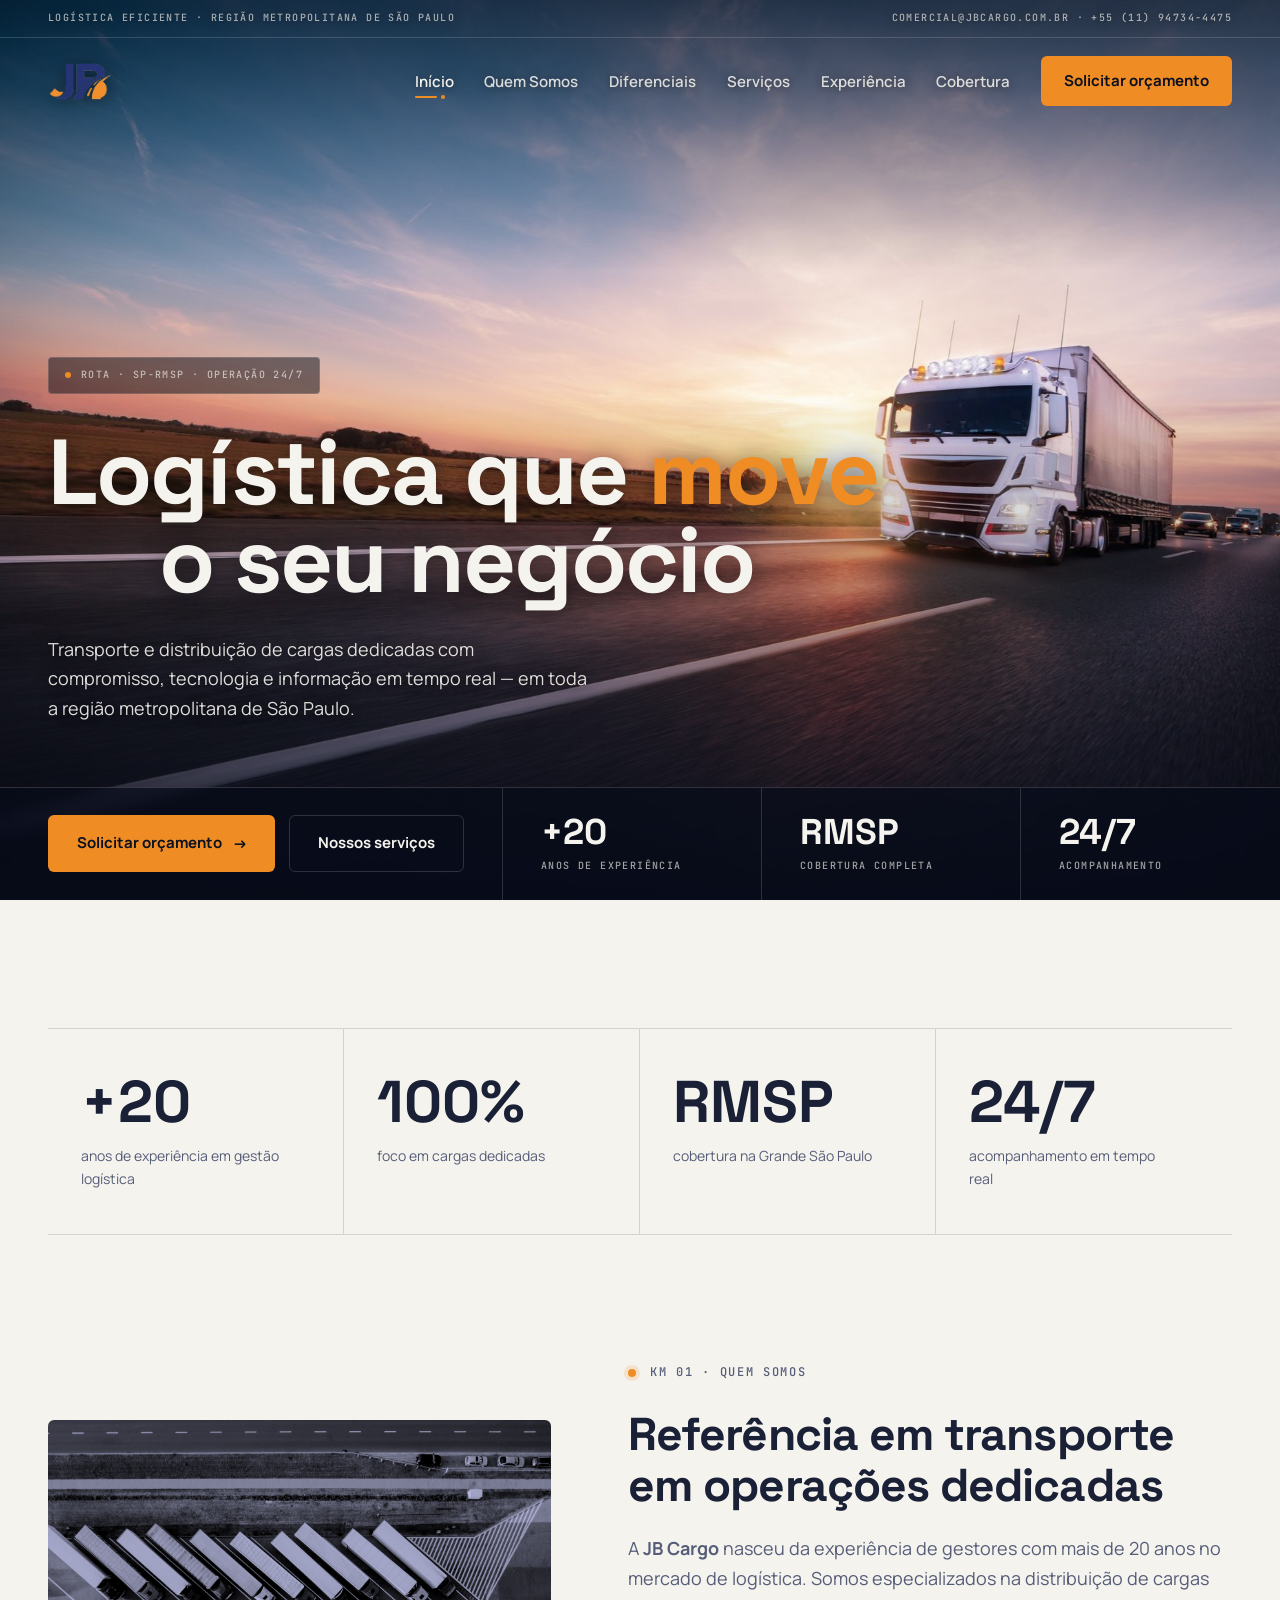
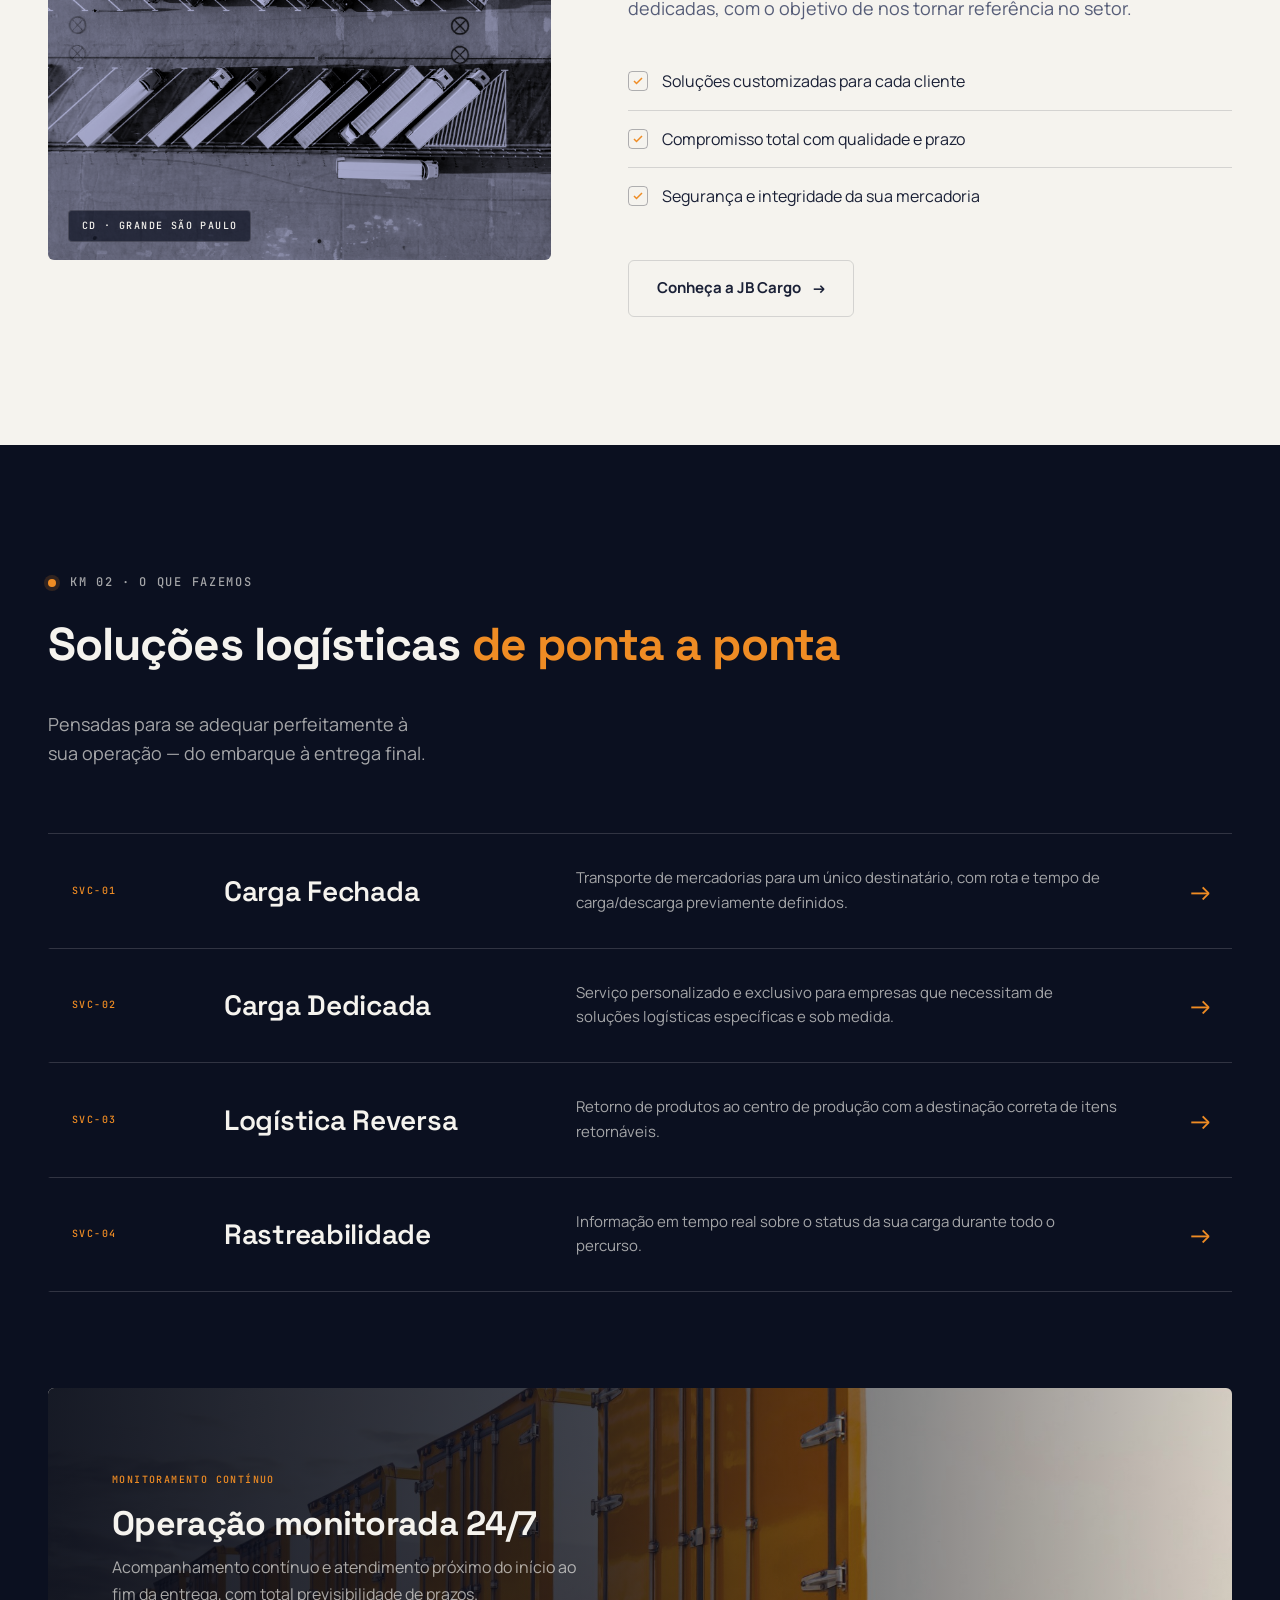
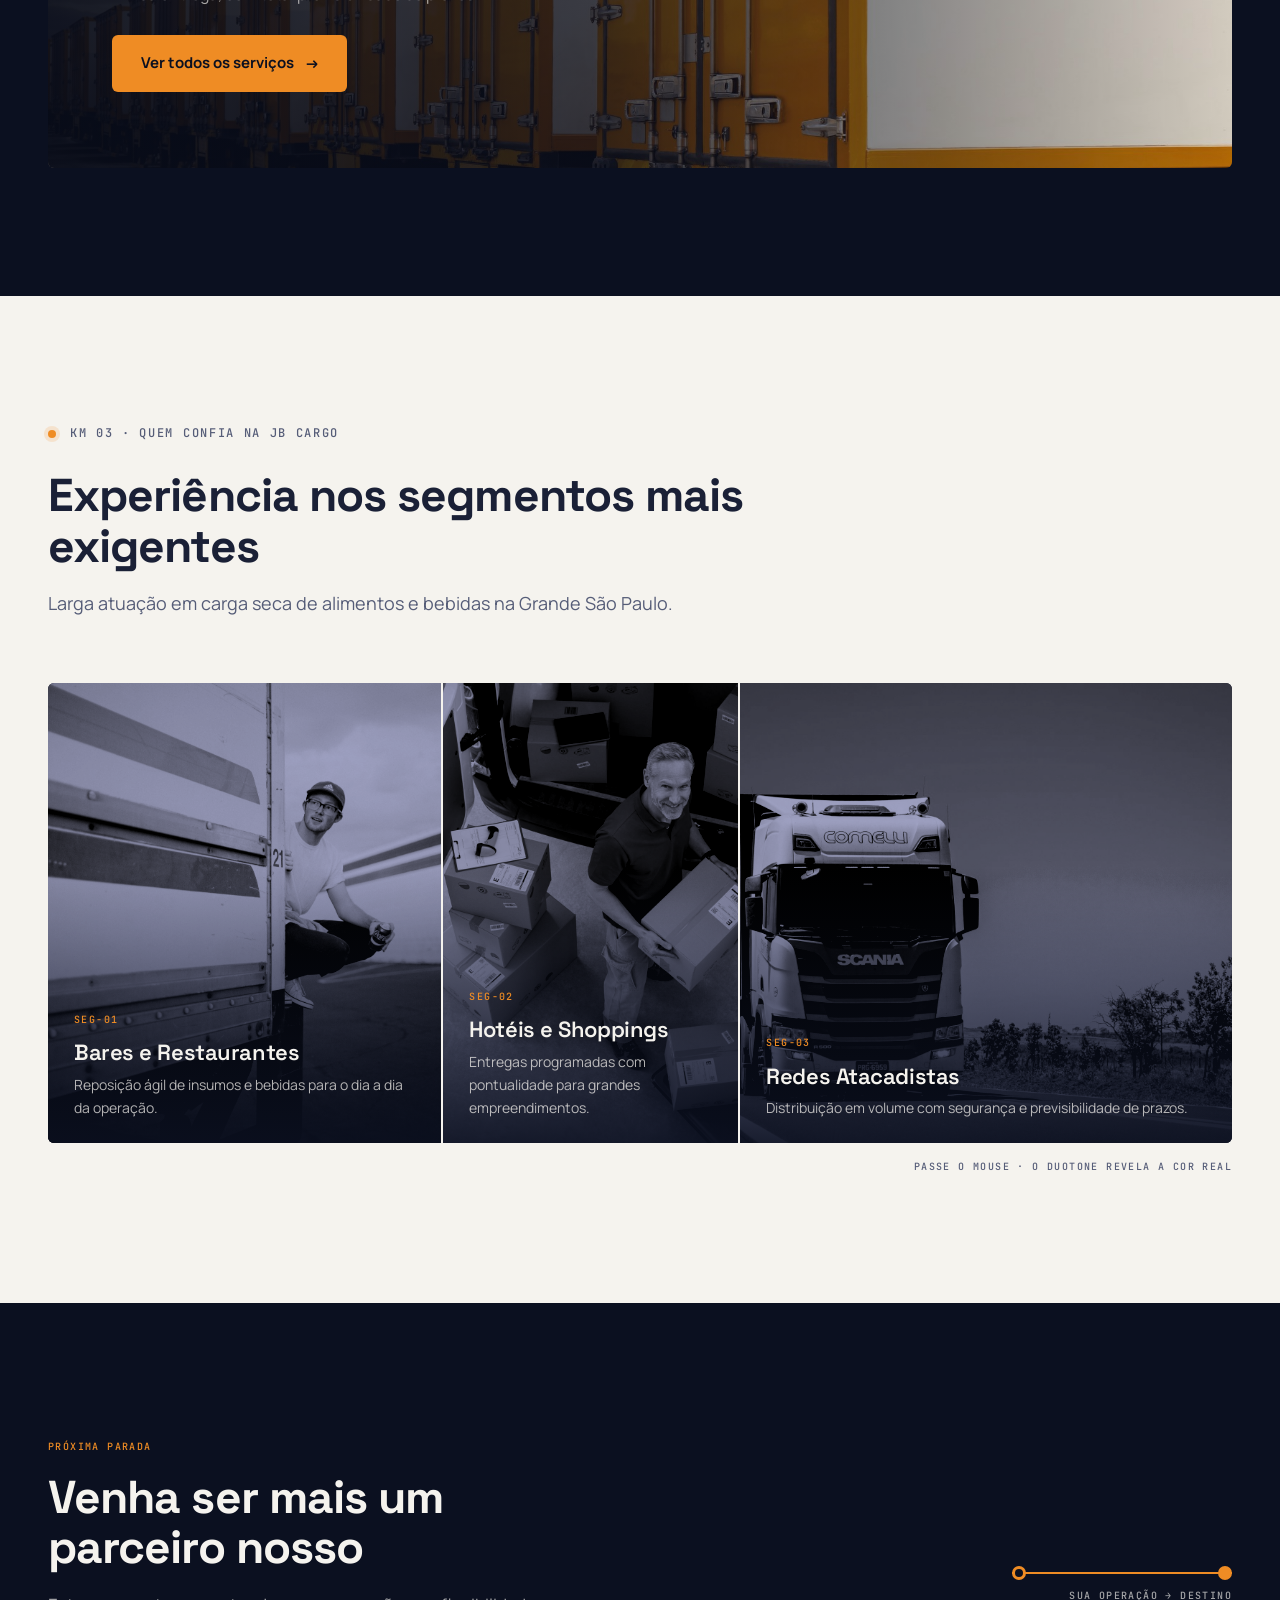
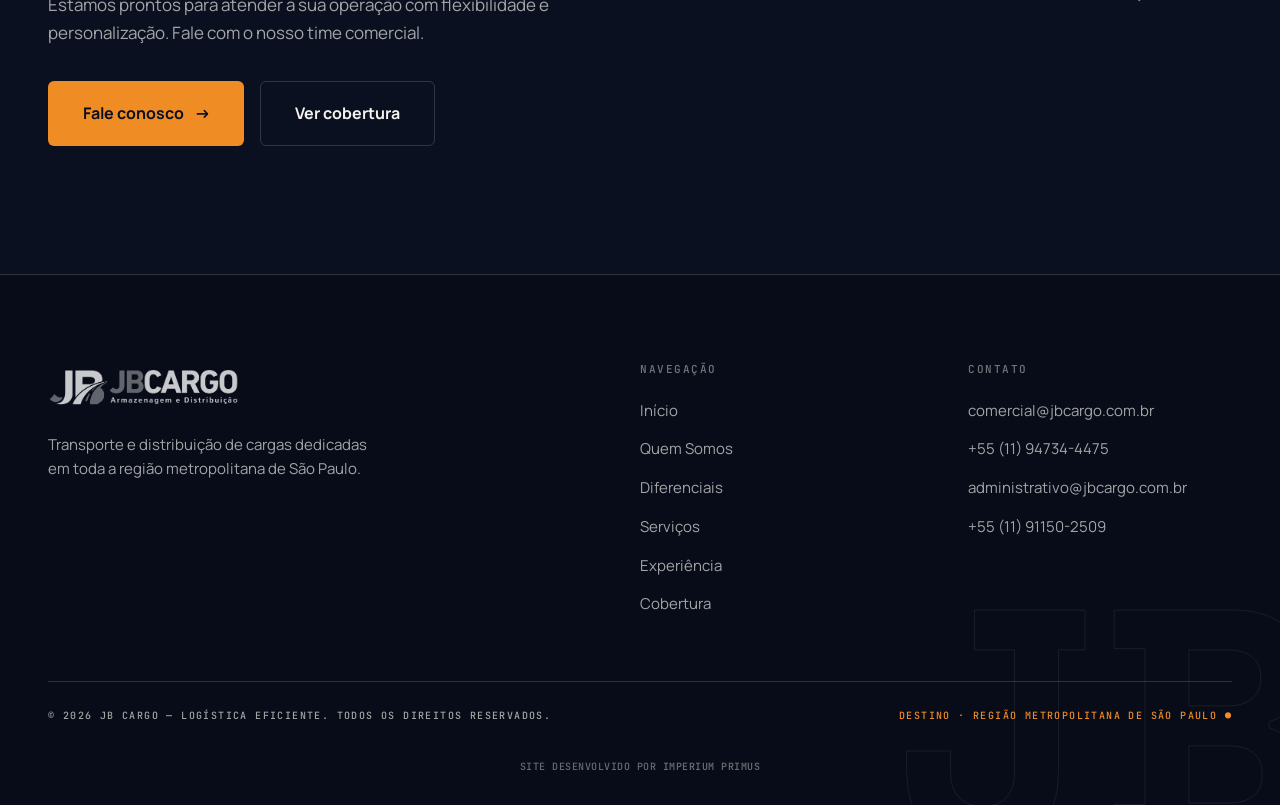
==== commit 803c14f2: "Atualiza imagens e tratamento visual dos topos das paginas - Substitui imagens de armazem por fotos " ====
--- a/docs/index.html
+++ b/docs/index.html
@@ -25,7 +25,7 @@
   </div>
   <nav class="nav shell" aria-label="Principal">
     <a class="brand" href="index.html" aria-label="JB Cargo — início">
-      <img src="assets/img/logo-branco.png" alt="JB Cargo">
+      <img src="assets/img/slogo-color.png" alt="JB Cargo">
     </a>
     <button class="burger" aria-label="Abrir menu" aria-expanded="false" aria-controls="menu">
       <span></span><span></span><span></span>
@@ -244,6 +244,7 @@
       <span class="mono-xs">© <span data-year>2026</span> JB Cargo — Logística Eficiente. Todos os direitos reservados.</span>
       <span class="mono-xs dest">Destino · Região Metropolitana de São Paulo ●</span>
     </div>
+    <div class="footer__credit mono-xs">Site desenvolvido por <strong>Imperium Primus</strong></div>
   </div>
 </footer>
 
--- a/docs/assets/css/style.css
+++ b/docs/assets/css/style.css
@@ -153,12 +153,18 @@
 .topbar__in a:hover{color:var(--paper)}
 
 .nav{display:flex;align-items:center;justify-content:space-between;gap:24px;padding-top:18px;padding-bottom:18px}
-.brand img{height:44px;width:auto}
+.brand img{height:50px;width:auto;filter:drop-shadow(0 2px 8px rgba(0,0,0,.5))}
 .mainnav{display:flex;align-items:center;gap:clamp(18px,2.4vw,34px)}
 .navlink{
-  color:var(--tx-inv-dim);text-decoration:none;font-size:.9375rem;font-weight:600;
+  color:rgba(245,243,238,.86);text-decoration:none;font-size:.9375rem;font-weight:600;
   position:relative;padding-bottom:6px;transition:color .25s;
-}
+  text-shadow:0 1px 10px rgba(0,0,0,.5);
+}
+/* sobre a foto (topo não rolado) o texto do menu/barra/breadcrumb ganha sombra p/ legibilidade */
+.masthead:not(.is-scrolled) .topbar__in .mono-xs,
+.masthead:not(.is-scrolled) .topbar__in a{text-shadow:0 1px 10px rgba(0,0,0,.55)}
+.crumb{text-shadow:0 1px 10px rgba(0,0,0,.5)}
+.masthead.is-scrolled .navlink{text-shadow:none}
 .navlink:hover{color:var(--paper)}
 .navlink.is-active{color:var(--paper)}
 .navlink.is-active::after{content:'';position:absolute;left:0;bottom:0;width:22px;height:2px;background:var(--amber);border-radius:2px}
@@ -194,18 +200,21 @@
 .hero{position:relative;min-height:100vh;display:flex;flex-direction:column;justify-content:flex-end;background:var(--ink);overflow:hidden}
 .hero__media{position:absolute;inset:0}
 .hero__media img{
-  width:100%;height:100%;object-fit:cover;object-position:center 55%;
-  filter:grayscale(1) brightness(.6) contrast(1.18);
-  transform:scale(1.06);
-}
-.hero__tint{position:absolute;inset:0;background:linear-gradient(200deg,rgba(42,50,136,.5) 0%,rgba(11,16,32,.55) 45%,rgba(11,16,32,.94) 100%)}
+  width:100%;height:100%;object-fit:cover;object-position:center 50%;
+  transform:scale(1.03);
+}
+/* gradiente no topo (menu/logo) e no rodapé (texto) — a foto fica em cor cheia no meio */
+.hero__tint{position:absolute;inset:0;pointer-events:none;background:
+  linear-gradient(to bottom, rgba(8,12,25,.66) 0%, rgba(8,12,25,0) 30%),
+  linear-gradient(to top, rgba(8,12,25,.9) 0%, rgba(8,12,25,.34) 28%, rgba(8,12,25,0) 56%)}
 .hero__body{position:relative;width:100%;padding-top:clamp(150px,20vh,210px)}
 .hero__title{
   margin:34px 0 0;color:var(--paper);font-weight:700;line-height:.96;
   font-size:var(--fs-display);
+  text-shadow:0 2px 22px rgba(0,0,0,.5);
 }
 .hero__title .l2{display:block;padding-left:1.2em}
-.hero__lead{margin:30px 0 0;max-width:540px;font-size:var(--fs-lead);color:rgba(245,243,238,.78)}
+.hero__lead{margin:30px 0 0;max-width:540px;font-size:var(--fs-lead);color:rgba(245,243,238,.9);text-shadow:0 1px 12px rgba(0,0,0,.55)}
 
 /* Faixa de operação — o documento ancorado na base */
 .ops{position:relative;margin-top:clamp(40px,7vh,64px);border-top:1px solid var(--hl-d);background:rgba(8,12,25,.72);backdrop-filter:blur(6px)}
@@ -229,23 +238,26 @@
 /* =====================================================================
    7. PAGEHEAD — heros internos
    ===================================================================== */
-.pagehead{position:relative;min-height:62vh;display:flex;flex-direction:column;justify-content:flex-end;background:var(--ink);overflow:hidden}
-.pagehead--low{min-height:46vh}
+.pagehead{position:relative;min-height:70vh;display:flex;flex-direction:column;justify-content:flex-end;background:var(--ink);overflow:hidden}
+.pagehead--low{min-height:58vh}
 .pagehead__media{position:absolute;inset:0}
 .pagehead__media img{
-  width:100%;height:100%;object-fit:cover;
-  filter:grayscale(1) brightness(.55) contrast(1.18);
-  transform:scale(1.06);
-}
-.pagehead--color .pagehead__media img{filter:brightness(.72) contrast(1.05)}
-.pagehead__tint{position:absolute;inset:0;background:linear-gradient(200deg,rgba(42,50,136,.45) 0%,rgba(11,16,32,.6) 45%,rgba(11,16,32,.95) 100%)}
+  width:100%;height:100%;object-fit:cover;object-position:center 45%;
+  transform:scale(1.03);
+}
+.pagehead--color .pagehead__media img{filter:none}
+/* topos internos: tom alaranjado um pouco mais escuro (clima da home) p/ legibilidade */
+.pagehead__tint{position:absolute;inset:0;pointer-events:none;background:
+  linear-gradient(to bottom, rgba(10,10,20,.6) 0%, rgba(10,10,20,0) 32%),
+  linear-gradient(to top, rgba(22,11,3,.95) 0%, rgba(44,23,8,.62) 34%, rgba(44,23,8,.16) 64%),
+  linear-gradient(rgba(224,120,26,.28), rgba(138,66,14,.36))}
 .pagehead__inner{position:relative;width:100%;padding-top:150px;padding-bottom:clamp(48px,7vh,80px)}
 .crumb{display:flex;align-items:center;gap:12px;color:var(--tx-inv-dim);margin-bottom:22px}
 .crumb a{text-decoration:none;transition:color .25s}
 .crumb a:hover{color:var(--paper)}
 .crumb .sep{color:var(--amber)}
-.pagehead h1{font-size:var(--fs-h1);font-weight:700;color:var(--paper)}
-.pagehead__lead{margin-top:20px;max-width:560px;font-size:var(--fs-lead);color:rgba(245,243,238,.75)}
+.pagehead h1{font-size:var(--fs-h1);font-weight:700;color:var(--paper);text-shadow:0 2px 22px rgba(0,0,0,.5)}
+.pagehead__lead{margin-top:20px;max-width:560px;font-size:var(--fs-lead);color:rgba(245,243,238,.9);text-shadow:0 1px 12px rgba(0,0,0,.55)}
 .pagehead__rule{height:2px;width:96px;background:var(--amber);margin-top:34px;position:relative}
 .pagehead__rule::after{content:'';position:absolute;right:-5px;top:-4px;width:10px;height:10px;border-radius:50%;background:var(--amber)}
 
@@ -558,6 +570,13 @@
 }
 .footer__bottom .mono-xs{color:var(--tx-inv-dim)}
 .footer__bottom .mono-xs.dest{color:var(--amber)}
+.footer__credit{
+  text-align:center;padding:0 0 30px;opacity:.62;
+  color:var(--tx-inv-dim);letter-spacing:.05em;
+}
+.footer__credit strong{color:var(--tx-inv-dim);font-weight:600}
+.footer__credit a{color:inherit;text-decoration:none;border-bottom:1px solid var(--hl-d)}
+.footer__credit a:hover{color:var(--amber)}
 @media (max-width:800px){.footer__grid{grid-template-columns:1fr;gap:36px}}
 
 /* =====================================================================
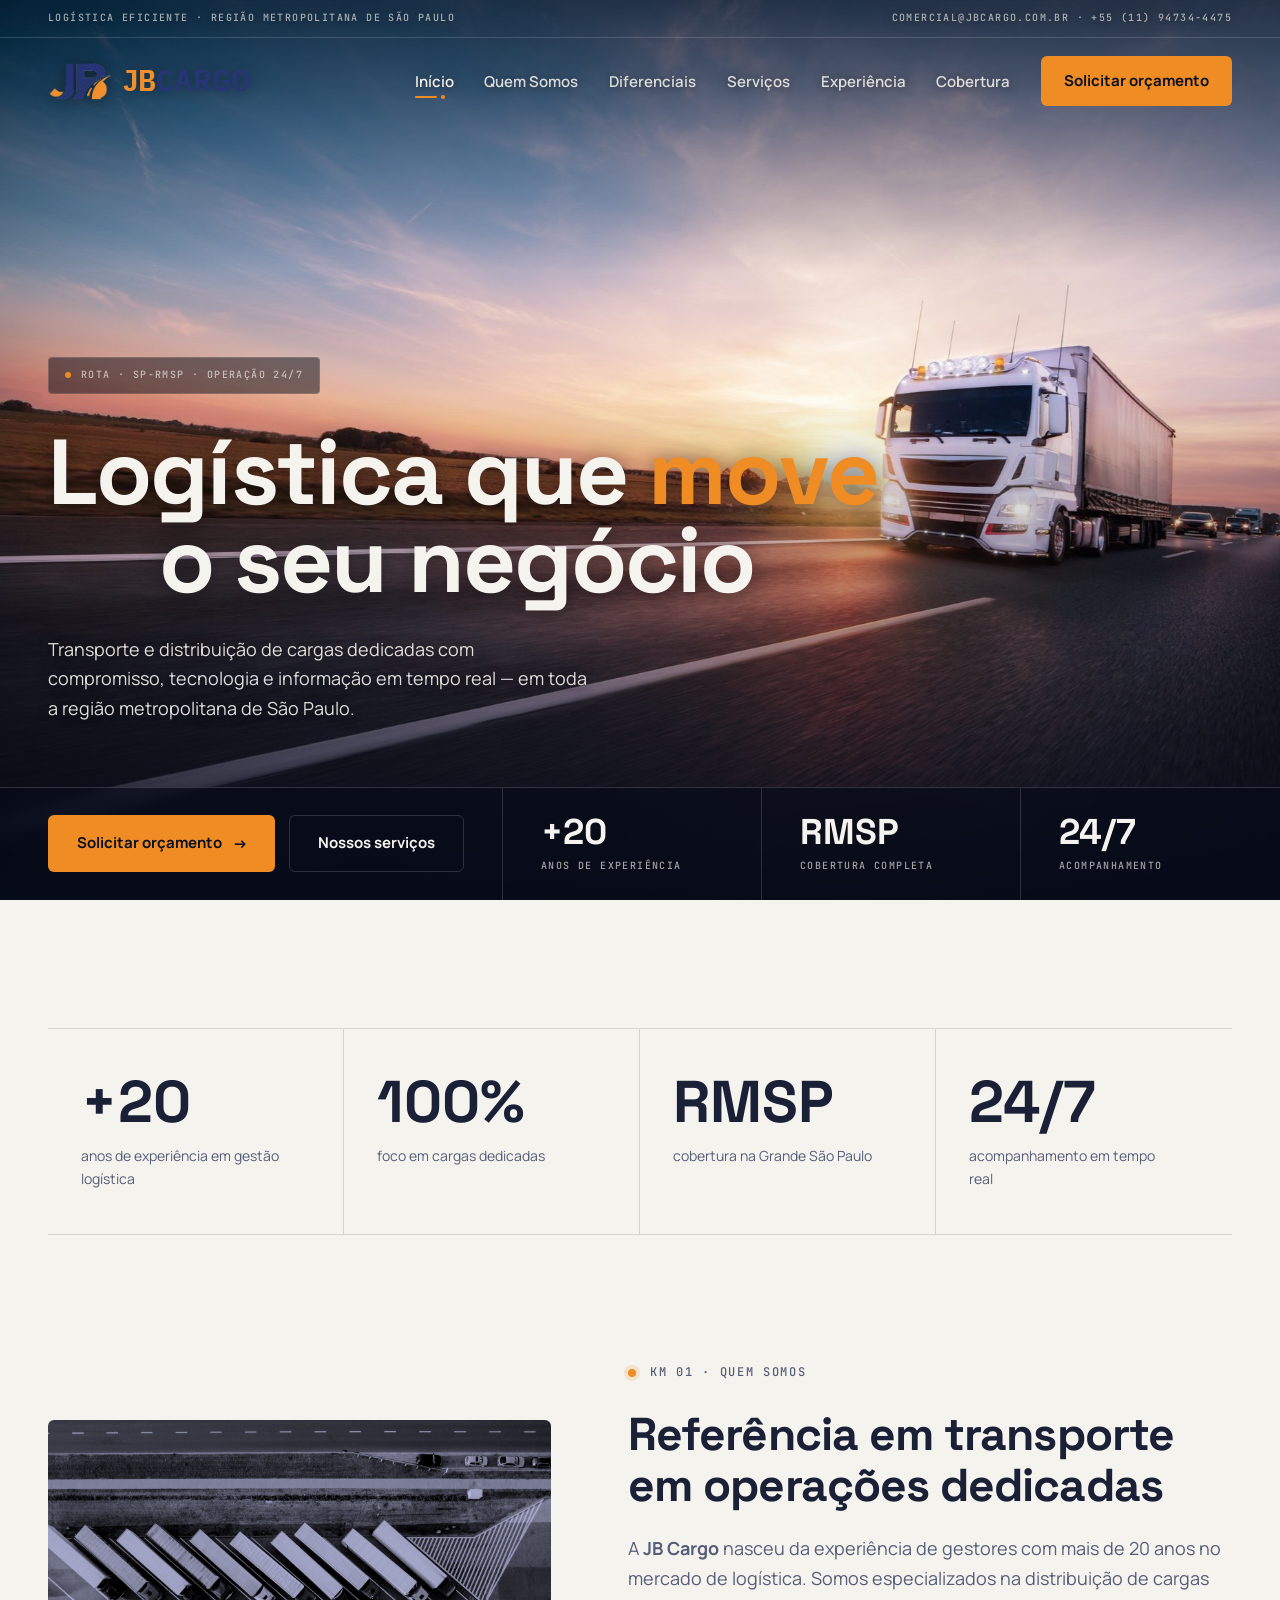
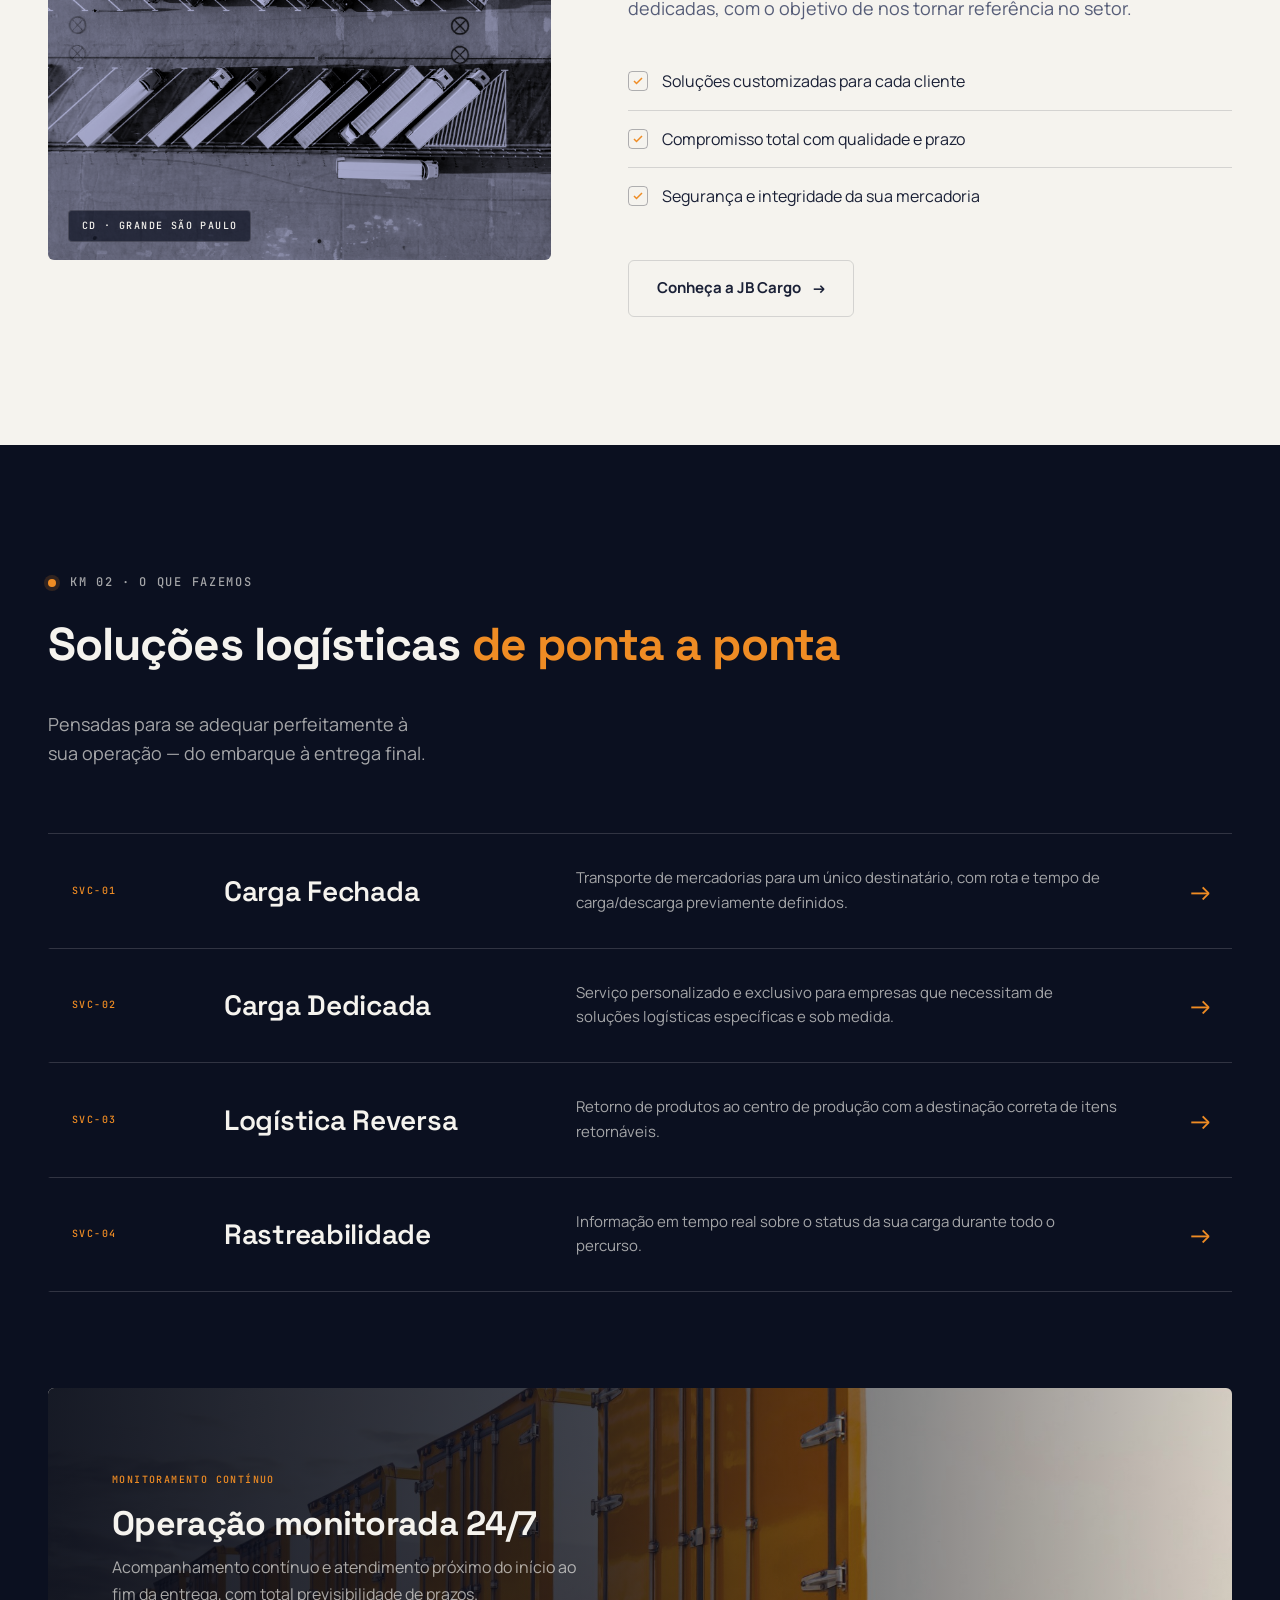
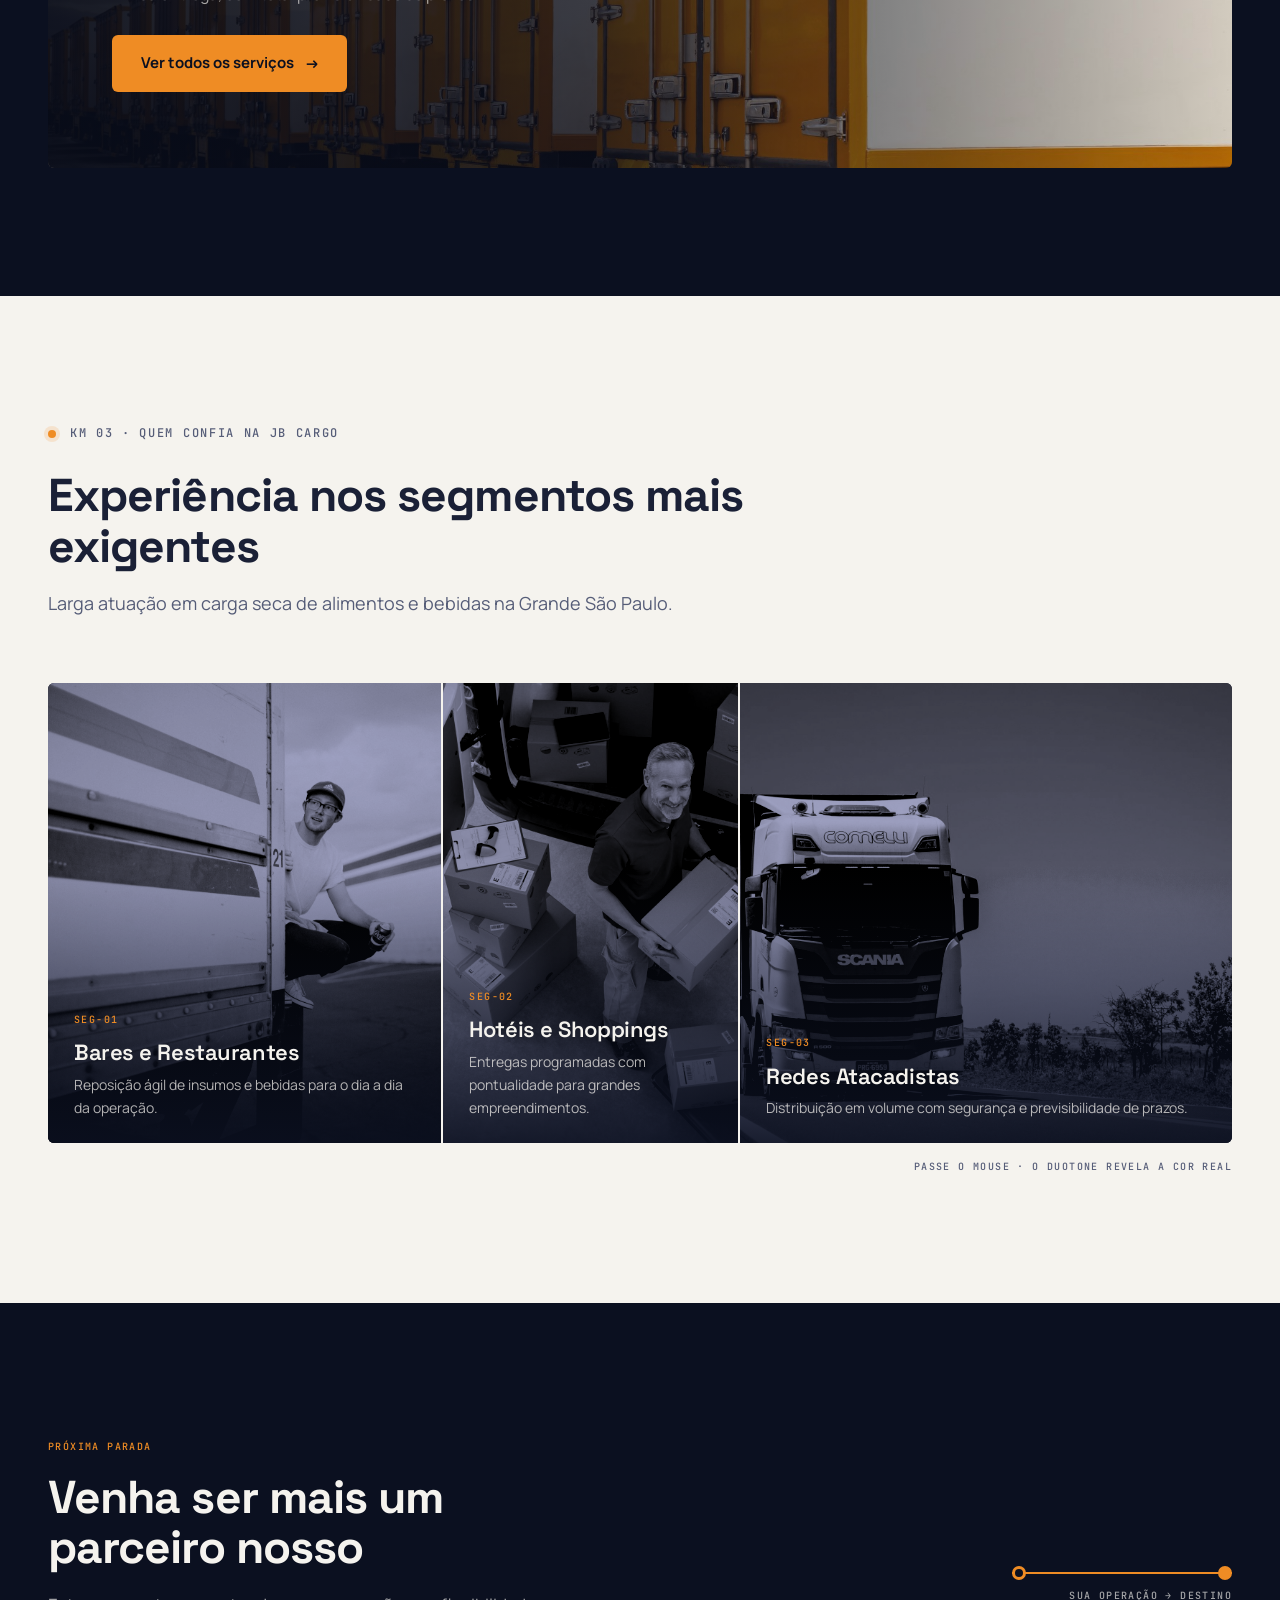
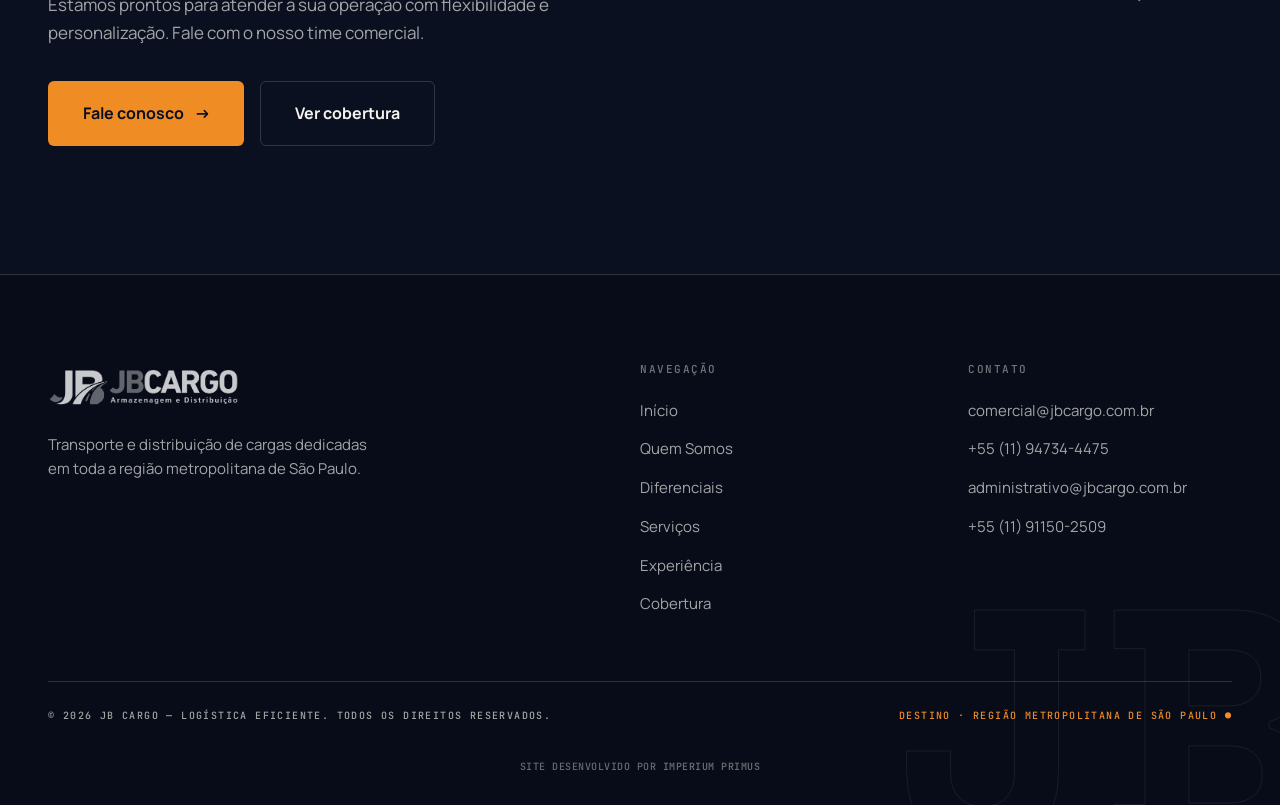
==== commit 4d1f9c17: "Adiciona wordmark JBCARGO ao lado do simbolo no cabecalho - Texto "JBCARGO" ao lado do simbolo JP, e" ====
--- a/docs/index.html
+++ b/docs/index.html
@@ -8,7 +8,7 @@
 <link rel="icon" href="assets/img/slogo-color.png">
 <link rel="preconnect" href="https://fonts.googleapis.com">
 <link rel="preconnect" href="https://fonts.gstatic.com" crossorigin>
-<link href="https://fonts.googleapis.com/css2?family=Space+Grotesk:wght@400;500;600;700&family=Manrope:wght@400;500;600;700;800&family=JetBrains+Mono:wght@400;500;600&display=swap" rel="stylesheet">
+<link href="https://fonts.googleapis.com/css2?family=Space+Grotesk:wght@400;500;600;700&family=Manrope:wght@400;500;600;700;800&family=JetBrains+Mono:wght@400;500;600&family=IBM+Plex+Sans+Condensed:wght@600;700&display=swap" rel="stylesheet">
 <link rel="stylesheet" href="assets/css/style.css">
 </head>
 <body>
@@ -25,7 +25,7 @@
   </div>
   <nav class="nav shell" aria-label="Principal">
     <a class="brand" href="index.html" aria-label="JB Cargo — início">
-      <img src="assets/img/slogo-color.png" alt="JB Cargo">
+      <img src="assets/img/slogo-color.png" alt="JB Cargo"><span class="brand__wm" aria-hidden="true"><b class="wm-jb">JB</b><b class="wm-cargo">CARGO</b></span>
     </a>
     <button class="burger" aria-label="Abrir menu" aria-expanded="false" aria-controls="menu">
       <span></span><span></span><span></span>
--- a/docs/assets/css/style.css
+++ b/docs/assets/css/style.css
@@ -153,7 +153,17 @@
 .topbar__in a:hover{color:var(--paper)}
 
 .nav{display:flex;align-items:center;justify-content:space-between;gap:24px;padding-top:18px;padding-bottom:18px}
+.brand{display:inline-flex;align-items:center;gap:11px;text-decoration:none}
 .brand img{height:50px;width:auto;filter:drop-shadow(0 2px 8px rgba(0,0,0,.5))}
+.brand__wm{
+  font-family:"IBM Plex Sans Condensed",var(--f-disp),sans-serif;
+  font-weight:700;font-size:1.85rem;line-height:1;letter-spacing:.005em;white-space:nowrap;
+  filter:drop-shadow(0 1px 6px rgba(0,0,0,.35));
+}
+.brand__wm .wm-jb{color:#ef8f2e}
+.brand__wm .wm-cargo{color:#273576}
+/* ao rolar, o cabeçalho fica azul quase preto — clareia o "CARGO" p/ não sumir */
+.masthead.is-scrolled .brand__wm .wm-cargo{color:#9aa4d4}
 .mainnav{display:flex;align-items:center;gap:clamp(18px,2.4vw,34px)}
 .navlink{
   color:rgba(245,243,238,.86);text-decoration:none;font-size:.9375rem;font-weight:600;
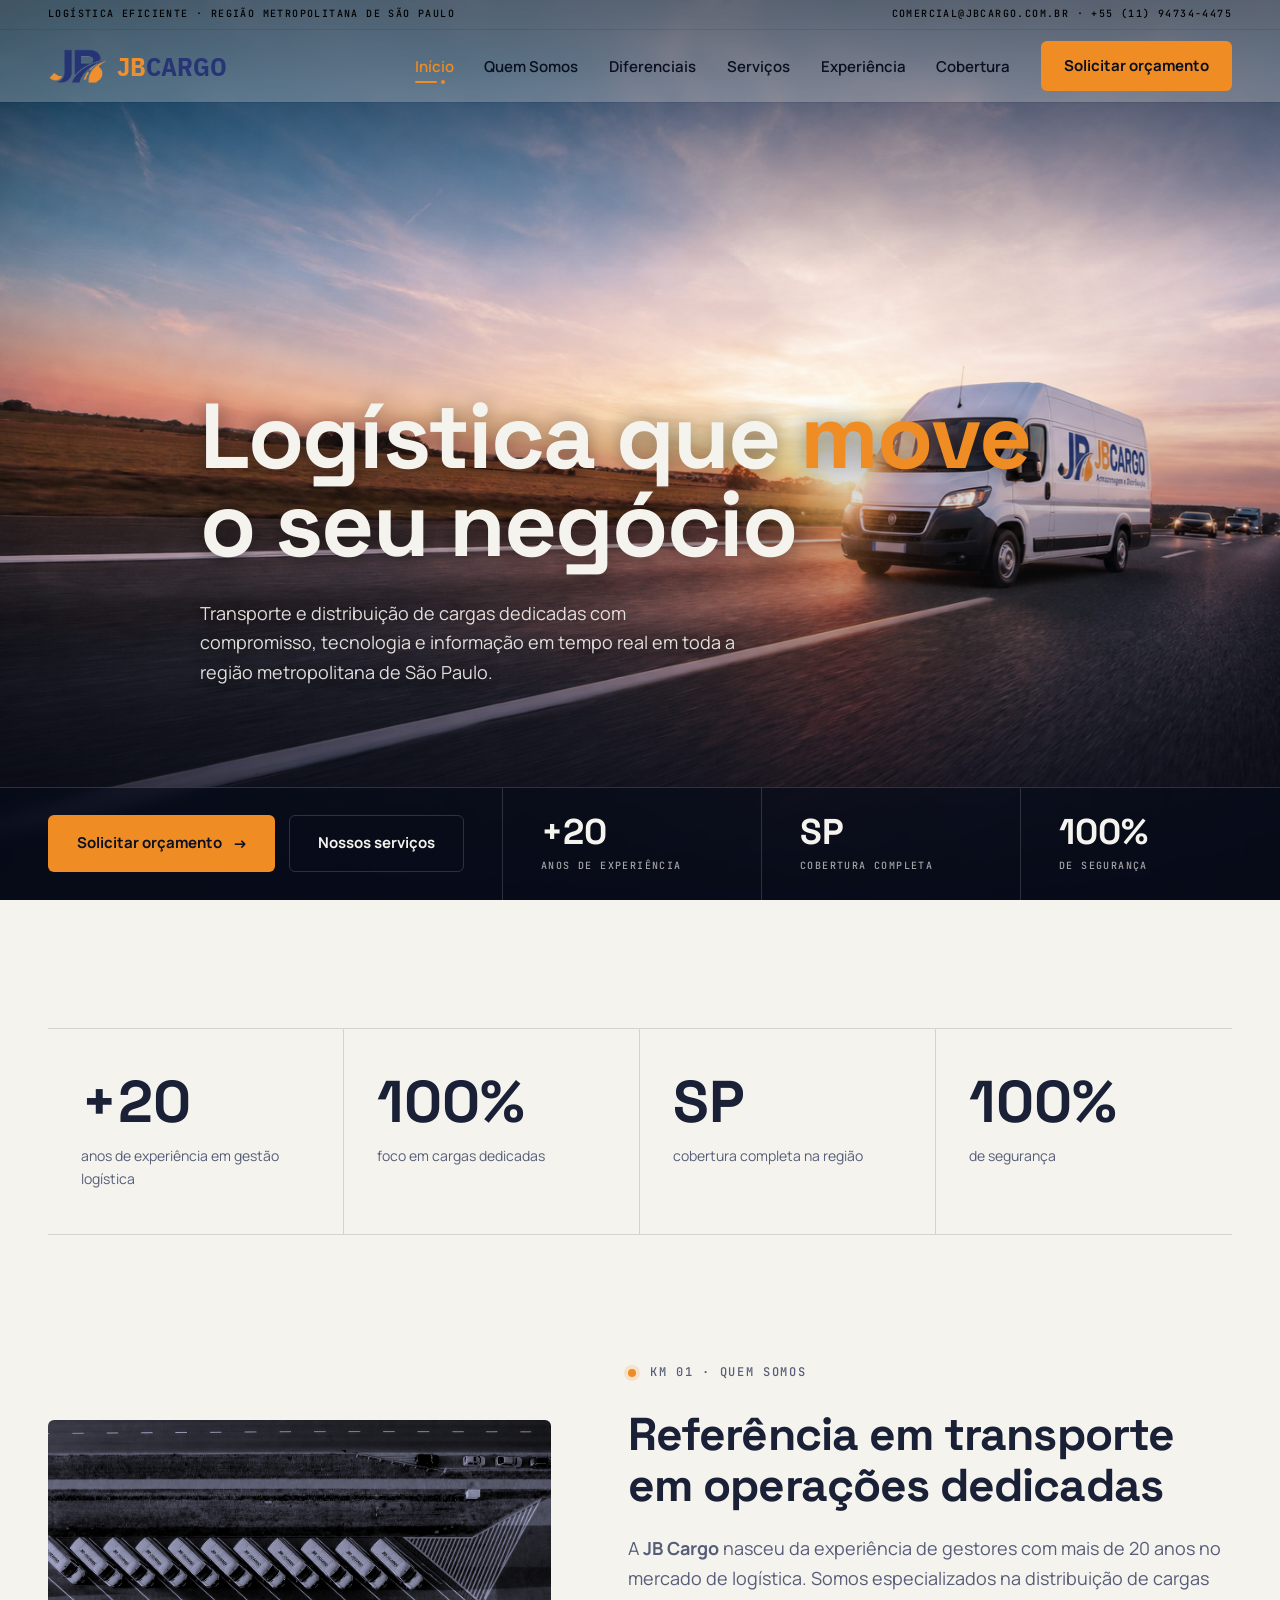
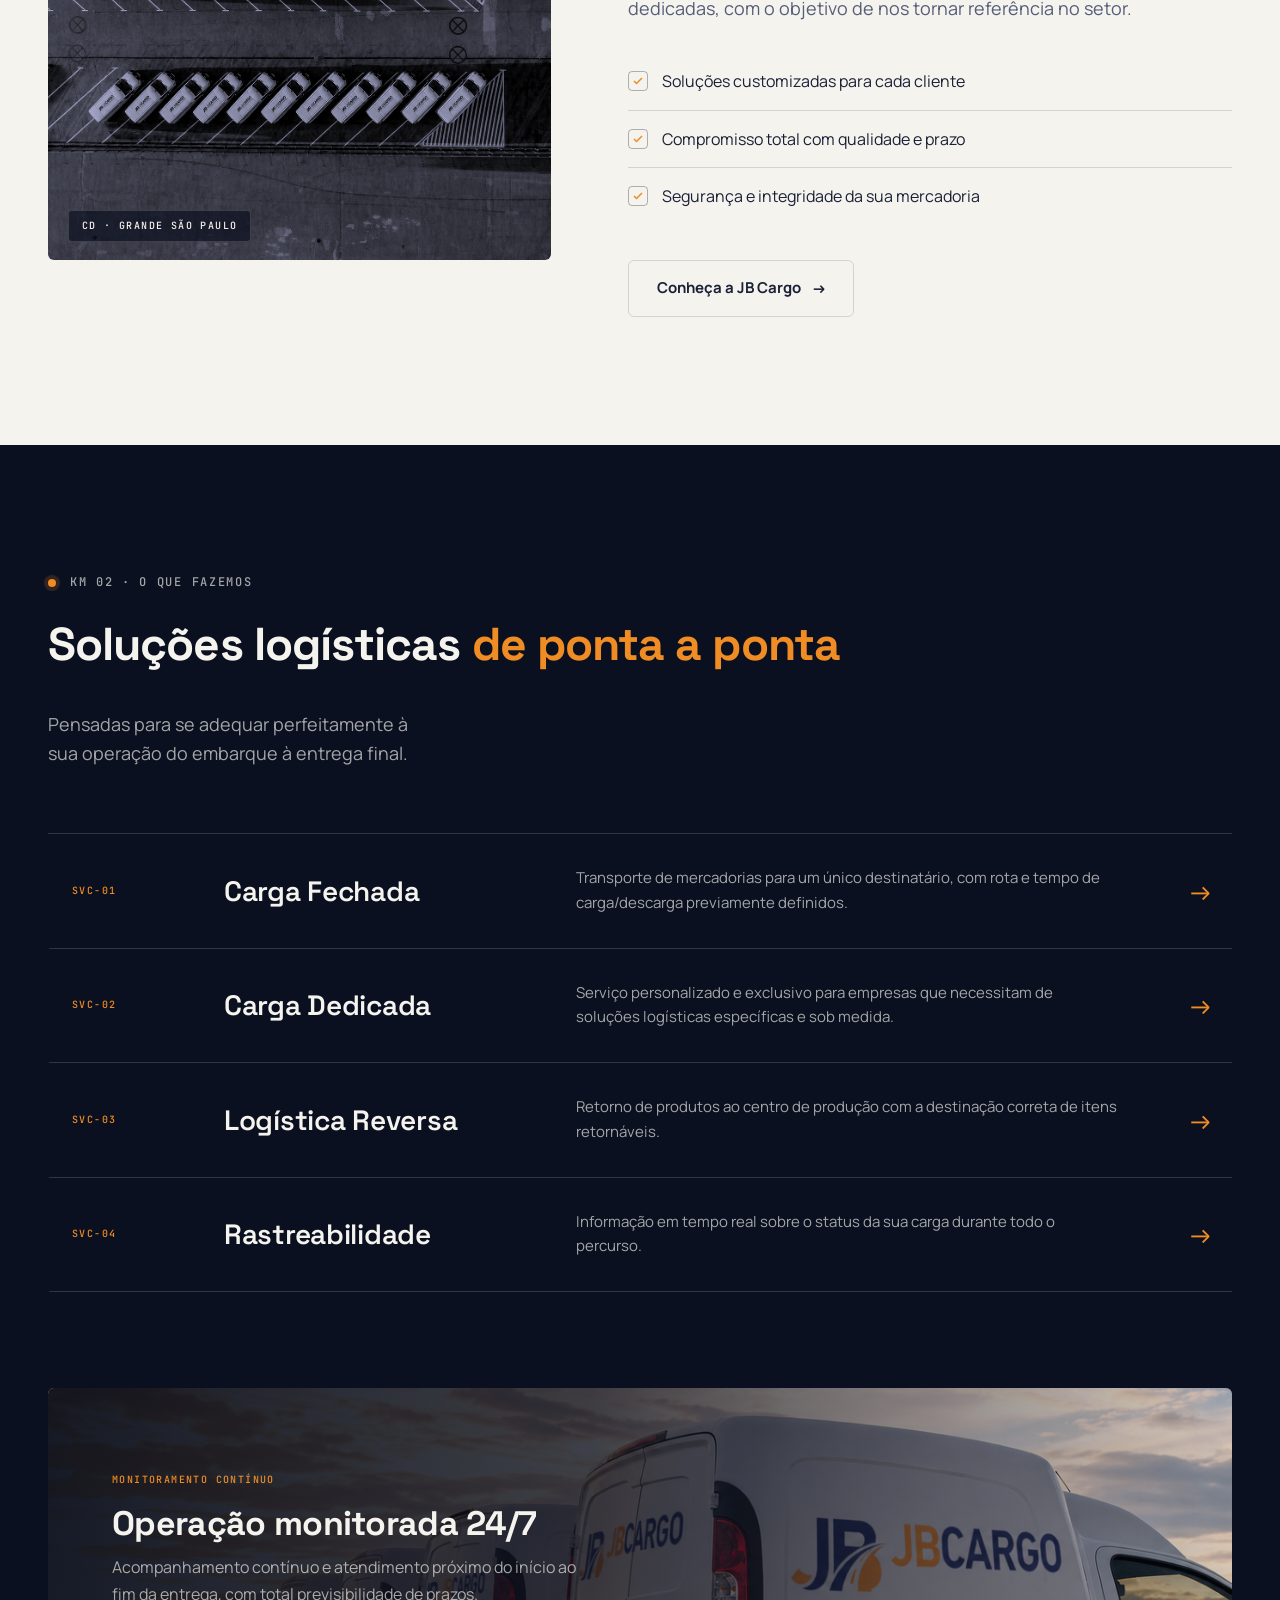
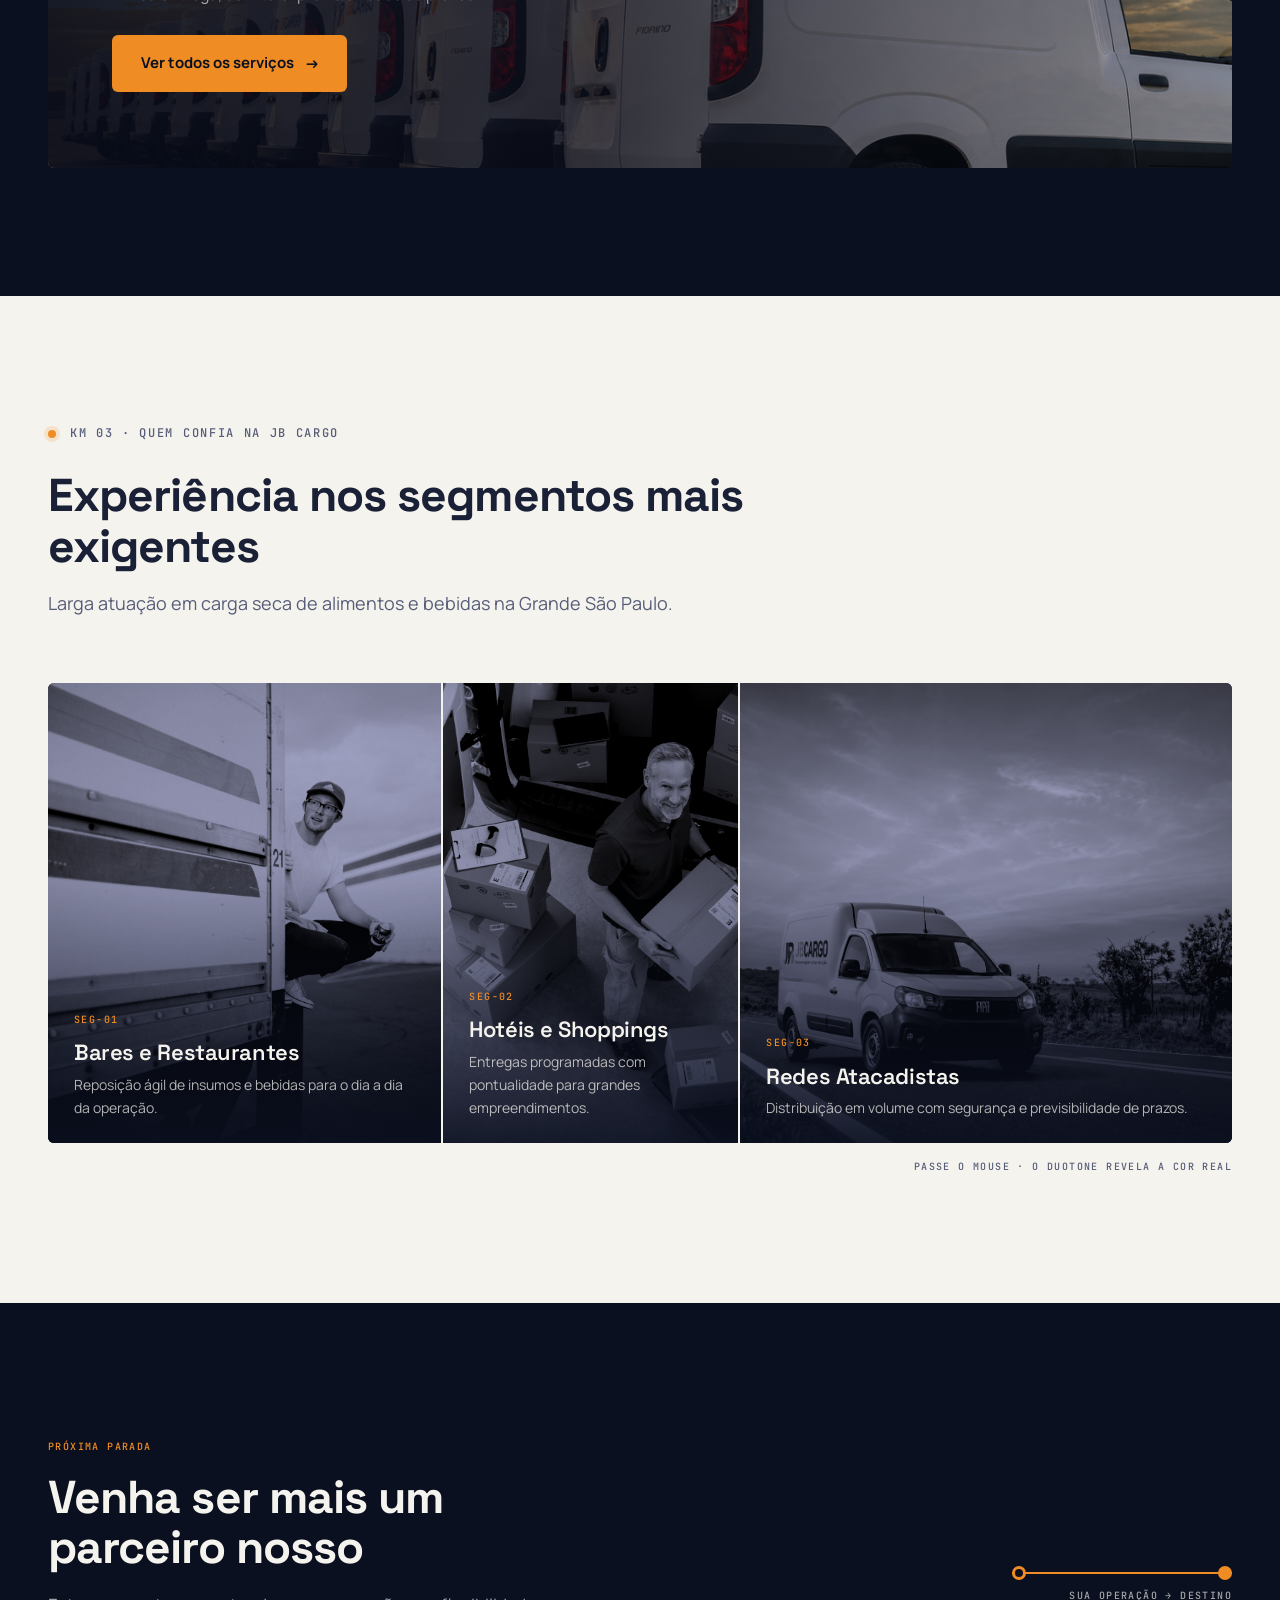
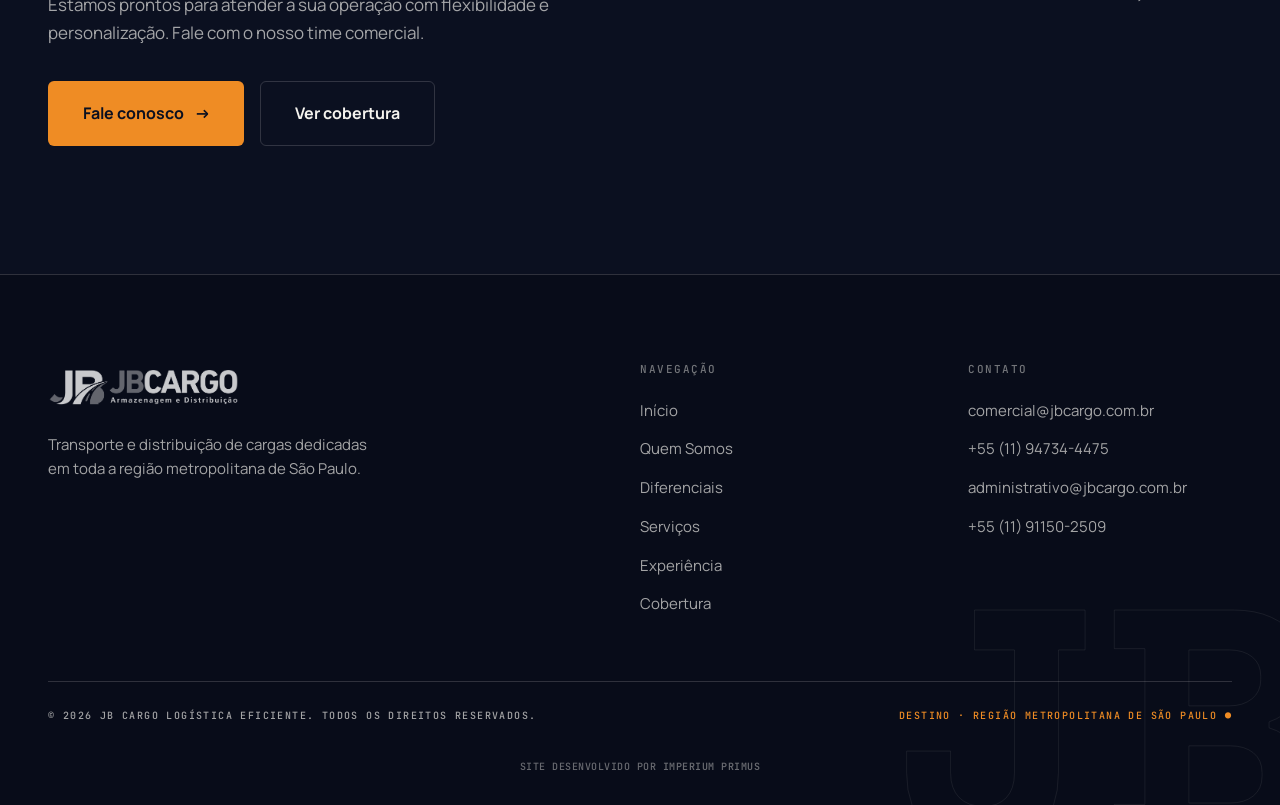
==== commit e73749cf: "Redesenha cabeçalho e hero da home; atualiza imagens e destaques - Cabeçalho branco translúcido no t" ====
--- a/docs/index.html
+++ b/docs/index.html
@@ -3,8 +3,8 @@
 <head>
 <meta charset="UTF-8">
 <meta name="viewport" content="width=device-width, initial-scale=1">
-<title>JB Cargo — Logística Eficiente</title>
-<meta name="description" content="JB Cargo — transporte e distribuição de cargas dedicadas em toda a região metropolitana de São Paulo.">
+<title>JB Cargo Logística Eficiente</title>
+<meta name="description" content="JB Cargo transporte e distribuição de cargas dedicadas em toda a região metropolitana de São Paulo.">
 <link rel="icon" href="assets/img/slogo-color.png">
 <link rel="preconnect" href="https://fonts.googleapis.com">
 <link rel="preconnect" href="https://fonts.gstatic.com" crossorigin>
@@ -24,7 +24,7 @@
     </div>
   </div>
   <nav class="nav shell" aria-label="Principal">
-    <a class="brand" href="index.html" aria-label="JB Cargo — início">
+    <a class="brand" href="index.html" aria-label="JB Cargo início">
       <img src="assets/img/slogo-color.png" alt="JB Cargo"><span class="brand__wm" aria-hidden="true"><b class="wm-jb">JB</b><b class="wm-cargo">CARGO</b></span>
     </a>
     <button class="burger" aria-label="Abrir menu" aria-expanded="false" aria-controls="menu">
@@ -45,12 +45,11 @@
 <main>
 <!-- Hero -->
 <section class="hero">
-  <div class="hero__media"><img src="assets/img/hero-caminhao.jpg" alt="Caminhão da JB Cargo na estrada ao entardecer" fetchpriority="high"></div>
+  <div class="hero__media"><img src="assets/img/hero-caminhao.png" alt="Caminhão da JB Cargo na estrada ao entardecer" fetchpriority="high"></div>
   <div class="hero__tint" aria-hidden="true"></div>
   <div class="hero__body shell">
-    <span class="badge mono-xs"><i aria-hidden="true"></i>Rota · SP-RMSP · Operação 24/7</span>
     <h1 class="hero__title">Logística que <em>move</em> <span class="l2">o seu negócio</span></h1>
-    <p class="hero__lead">Transporte e distribuição de cargas dedicadas com compromisso, tecnologia e informação em tempo real — em toda a região metropolitana de São Paulo.</p>
+    <p class="hero__lead">Transporte e distribuição de cargas dedicadas com compromisso, tecnologia e informação em tempo real em toda a região metropolitana de São Paulo.</p>
   </div>
   <div class="ops">
     <div class="ops__in">
@@ -59,8 +58,8 @@
         <a class="btn btn--ghost" href="servicos.html">Nossos serviços</a>
       </div>
       <div class="ops__cell"><div class="ops__n">+20</div><div class="ops__l mono-xs">anos de experiência</div></div>
-      <div class="ops__cell"><div class="ops__n">RMSP</div><div class="ops__l mono-xs">cobertura completa</div></div>
-      <div class="ops__cell"><div class="ops__n">24/7</div><div class="ops__l mono-xs">acompanhamento</div></div>
+      <div class="ops__cell"><div class="ops__n">SP</div><div class="ops__l mono-xs">cobertura completa</div></div>
+      <div class="ops__cell"><div class="ops__n">100%</div><div class="ops__l mono-xs">de segurança</div></div>
     </div>
   </div>
 </section>
@@ -71,8 +70,8 @@
     <div class="metrics reveal">
       <div class="metric"><div class="metric__num" data-count="20" data-prefix="+" data-suffix="">+20</div><div class="metric__label">anos de experiência em gestão logística</div></div>
       <div class="metric"><div class="metric__num" data-count="100" data-suffix="%">100%</div><div class="metric__label">foco em cargas dedicadas</div></div>
-      <div class="metric"><div class="metric__num">RMSP</div><div class="metric__label">cobertura na Grande São Paulo</div></div>
-      <div class="metric"><div class="metric__num">24/7</div><div class="metric__label">acompanhamento em tempo real</div></div>
+      <div class="metric"><div class="metric__num">SP</div><div class="metric__label">cobertura completa na região</div></div>
+      <div class="metric"><div class="metric__num" data-count="100" data-suffix="%">100%</div><div class="metric__label">de segurança</div></div>
     </div>
   </div>
 </section>
@@ -81,7 +80,7 @@
 <section class="section" style="padding-top:0">
   <div class="shell split">
     <div class="media reveal">
-      <img src="assets/img/quem-somos.jpg" alt="Carga paletizada sendo movimentada em armazém" loading="lazy">
+      <img src="assets/img/quem-somos.png" alt="Carga paletizada sendo movimentada em armazém" loading="lazy">
       <span class="media__tag mono-xs">CD · Grande São Paulo</span>
     </div>
     <div class="reveal" data-delay="1">
@@ -98,7 +97,7 @@
   </div>
 </section>
 
-<!-- Serviços — índice de manifesto -->
+<!-- Serviços índice de manifesto -->
 <section class="section sec--ink">
   <div class="shell">
     <div class="headline headline--row reveal">
@@ -106,7 +105,7 @@
         <div class="eyebrow"><span class="dot" aria-hidden="true"></span><span class="mono">KM 02 · O que fazemos</span></div>
         <h2 class="h2">Soluções logísticas <em>de ponta a ponta</em></h2>
       </div>
-      <p class="lead">Pensadas para se adequar perfeitamente à sua operação — do embarque à entrega final.</p>
+      <p class="lead">Pensadas para se adequar perfeitamente à sua operação do embarque à entrega final.</p>
     </div>
     <div class="svc-index reveal" data-delay="1">
       <a class="svc-row" href="servicos.html">
@@ -135,7 +134,7 @@
       </a>
     </div>
     <div class="banner reveal">
-      <div class="banner__media"><img src="assets/img/diferenciais.jpg" alt="Fila de baús de carga âmbar da JB Cargo" loading="lazy"></div>
+      <div class="banner__media"><img src="assets/img/diferenciais.png" alt="Fila de baús de carga âmbar da JB Cargo" loading="lazy"></div>
       <div class="banner__tint" aria-hidden="true"></div>
       <div class="banner__in">
         <span class="mono-xs" style="color:var(--amber)">Monitoramento contínuo</span>
@@ -175,7 +174,7 @@
         </div>
       </article>
       <article class="trip__cell">
-        <img src="assets/img/servicos.jpg" alt="Armazém com empilhadeira e paletes" loading="lazy">
+        <img src="assets/img/servicos.png" alt="Armazém com empilhadeira e paletes" loading="lazy">
         <div class="trip__grad" aria-hidden="true"></div>
         <div class="trip__txt">
           <span class="mono-xs">SEG-03</span>
@@ -241,7 +240,7 @@
       </div>
     </div>
     <div class="footer__bottom">
-      <span class="mono-xs">© <span data-year>2026</span> JB Cargo — Logística Eficiente. Todos os direitos reservados.</span>
+      <span class="mono-xs">© <span data-year>2026</span> JB Cargo Logística Eficiente. Todos os direitos reservados.</span>
       <span class="mono-xs dest">Destino · Região Metropolitana de São Paulo ●</span>
     </div>
     <div class="footer__credit mono-xs">Site desenvolvido por <strong>Imperium Primus</strong></div>
--- a/docs/assets/css/style.css
+++ b/docs/assets/css/style.css
@@ -142,47 +142,46 @@
 /* =====================================================================
    5. CABEÇALHO
    ===================================================================== */
-.masthead{position:fixed;top:0;left:0;right:0;z-index:100;transition:background .35s var(--ease),box-shadow .35s var(--ease)}
-.masthead.is-scrolled{background:var(--ink-900);box-shadow:0 1px 0 var(--hl-d)}
-
-.topbar{border-bottom:1px solid var(--hl-d);overflow:hidden;max-height:60px;transition:max-height .35s var(--ease),opacity .3s}
+/* cabeçalho no mesmo tom de branco da página; translúcido no topo, sólido ao rolar */
+.masthead{position:fixed;top:0;left:0;right:0;z-index:100;background:var(--paper);box-shadow:0 1px 0 rgba(11,16,32,.08);transition:background .35s var(--ease),box-shadow .35s var(--ease)}
+/* no topo: barra translúcida com desfoque, deixando a foto do hero transparecer */
+.masthead:not(.is-scrolled){background:rgba(245,243,238,.25);backdrop-filter:blur(8px);-webkit-backdrop-filter:blur(8px)}
+.masthead.is-scrolled{box-shadow:0 6px 20px rgba(11,16,32,.10)}
+
+.topbar{border-bottom:1px solid rgba(11,16,32,.10);overflow:hidden;max-height:60px;transition:max-height .35s var(--ease),opacity .3s}
 .masthead.is-scrolled .topbar{max-height:0;opacity:0;border-bottom-color:transparent}
-.topbar__in{display:flex;justify-content:space-between;align-items:center;gap:16px;padding-top:10px;padding-bottom:10px}
-.topbar__in .mono-xs{color:var(--tx-inv-dim)}
-.topbar__in a{text-decoration:none;transition:color .25s}
-.topbar__in a:hover{color:var(--paper)}
-
-.nav{display:flex;align-items:center;justify-content:space-between;gap:24px;padding-top:18px;padding-bottom:18px}
-.brand{display:inline-flex;align-items:center;gap:11px;text-decoration:none}
-.brand img{height:50px;width:auto;filter:drop-shadow(0 2px 8px rgba(0,0,0,.5))}
+.topbar__in{display:flex;justify-content:space-between;align-items:center;gap:16px;padding-top:6px;padding-bottom:6px}
+.topbar__in .mono-xs{color:#000}
+.topbar__in a{text-decoration:none;transition:color .25s;color:#000}
+.topbar__in a:hover{color:var(--amber)}
+
+.nav{display:flex;align-items:center;justify-content:space-between;gap:24px;padding-top:11px;padding-bottom:11px}
+.brand{display:inline-flex;align-items:center;gap:10px;text-decoration:none}
+/* logo sobre cabeçalho branco: sem brilho, cores originais */
+.brand img{height:46px;width:auto}
 .brand__wm{
   font-family:"IBM Plex Sans Condensed",var(--f-disp),sans-serif;
-  font-weight:700;font-size:1.85rem;line-height:1;letter-spacing:.005em;white-space:nowrap;
-  filter:drop-shadow(0 1px 6px rgba(0,0,0,.35));
+  font-weight:700;font-size:1.65rem;line-height:1;letter-spacing:.005em;white-space:nowrap;
 }
 .brand__wm .wm-jb{color:#ef8f2e}
 .brand__wm .wm-cargo{color:#273576}
-/* ao rolar, o cabeçalho fica azul quase preto — clareia o "CARGO" p/ não sumir */
-.masthead.is-scrolled .brand__wm .wm-cargo{color:#9aa4d4}
 .mainnav{display:flex;align-items:center;gap:clamp(18px,2.4vw,34px)}
 .navlink{
-  color:rgba(245,243,238,.86);text-decoration:none;font-size:.9375rem;font-weight:600;
+  color:var(--ink);text-decoration:none;font-size:.9375rem;font-weight:600;
   position:relative;padding-bottom:6px;transition:color .25s;
-  text-shadow:0 1px 10px rgba(0,0,0,.5);
-}
-/* sobre a foto (topo não rolado) o texto do menu/barra/breadcrumb ganha sombra p/ legibilidade */
-.masthead:not(.is-scrolled) .topbar__in .mono-xs,
-.masthead:not(.is-scrolled) .topbar__in a{text-shadow:0 1px 10px rgba(0,0,0,.55)}
+}
+/* breadcrumb fica sobre a foto escura do pagehead — mantém sombra p/ legibilidade */
 .crumb{text-shadow:0 1px 10px rgba(0,0,0,.5)}
-.masthead.is-scrolled .navlink{text-shadow:none}
-.navlink:hover{color:var(--paper)}
-.navlink.is-active{color:var(--paper)}
+.navlink:hover{color:var(--amber)}
+.navlink.is-active{color:var(--amber)}
 .navlink.is-active::after{content:'';position:absolute;left:0;bottom:0;width:22px;height:2px;background:var(--amber);border-radius:2px}
 .navlink.is-active::before{content:'';position:absolute;left:26px;bottom:-1px;width:4px;height:4px;border-radius:50%;background:var(--amber)}
 .nav__cta .btn{padding:12px 22px}
 
 .burger{display:none;flex-direction:column;gap:5px;padding:10px;z-index:130}
-.burger span{width:24px;height:2px;background:var(--paper);border-radius:2px;transition:transform .3s var(--ease),opacity .3s}
+.burger span{width:24px;height:2px;background:var(--ink);border-radius:2px;transition:transform .3s var(--ease),opacity .3s,background .3s}
+/* menu aberto (overlay escuro): barras do ícone ficam claras */
+.nav.open .burger span{background:var(--paper)}
 
 /* Menu mobile — painel de despacho em tela cheia */
 @media (max-width:960px){
@@ -193,7 +192,8 @@
     opacity:0;visibility:hidden;transition:opacity .35s var(--ease),visibility .35s;
   }
   .nav.open .mainnav{opacity:1;visibility:visible}
-  .navlink{font-family:var(--f-disp);font-size:2rem;font-weight:600;padding:10px 0}
+  .navlink{font-family:var(--f-disp);font-size:2rem;font-weight:600;padding:10px 0;color:var(--paper)}
+  .navlink:hover,.navlink.is-active{color:var(--amber)}
   .navlink.is-active::after{width:34px;bottom:6px}
   .navlink.is-active::before{left:38px;bottom:5px}
   .nav__cta{margin-top:24px}
@@ -218,16 +218,18 @@
   linear-gradient(to bottom, rgba(8,12,25,.66) 0%, rgba(8,12,25,0) 30%),
   linear-gradient(to top, rgba(8,12,25,.9) 0%, rgba(8,12,25,.34) 28%, rgba(8,12,25,0) 56%)}
 .hero__body{position:relative;width:100%;padding-top:clamp(150px,20vh,210px)}
+/* título e lead puxados até ~100px da borda esquerda real da tela (qualquer largura) */
+.hero{--bleed-left:calc(200px - var(--gutter) - max(0px, (100vw - var(--shell)) / 2))}
 .hero__title{
-  margin:34px 0 0;color:var(--paper);font-weight:700;line-height:.96;
+  margin:34px 0 0 var(--bleed-left);color:var(--paper);font-weight:700;line-height:.96;
   font-size:var(--fs-display);
   text-shadow:0 2px 22px rgba(0,0,0,.5);
 }
-.hero__title .l2{display:block;padding-left:1.2em}
-.hero__lead{margin:30px 0 0;max-width:540px;font-size:var(--fs-lead);color:rgba(245,243,238,.9);text-shadow:0 1px 12px rgba(0,0,0,.55)}
+.hero__title .l2{display:block;padding-left:0}
+.hero__lead{margin:30px 0 0 var(--bleed-left);max-width:540px;font-size:var(--fs-lead);color:rgba(245,243,238,.9);text-shadow:0 1px 12px rgba(0,0,0,.55)}
 
 /* Faixa de operação — o documento ancorado na base */
-.ops{position:relative;margin-top:clamp(40px,7vh,64px);border-top:1px solid var(--hl-d);background:rgba(8,12,25,.72);backdrop-filter:blur(6px)}
+.ops{position:relative;margin-top:clamp(72px,11vh,110px);border-top:1px solid var(--hl-d);background:rgba(8,12,25,.72);backdrop-filter:blur(6px)}
 .ops__in{display:grid;grid-template-columns:auto 1fr 1fr 1fr;max-width:var(--shell);margin:0 auto}
 .ops__cell{padding:26px 38px;border-right:1px solid var(--hl-d);display:flex;flex-direction:column;justify-content:center}
 .ops__cell--cta{flex-direction:row;align-items:center;gap:14px;padding-left:var(--gutter)}
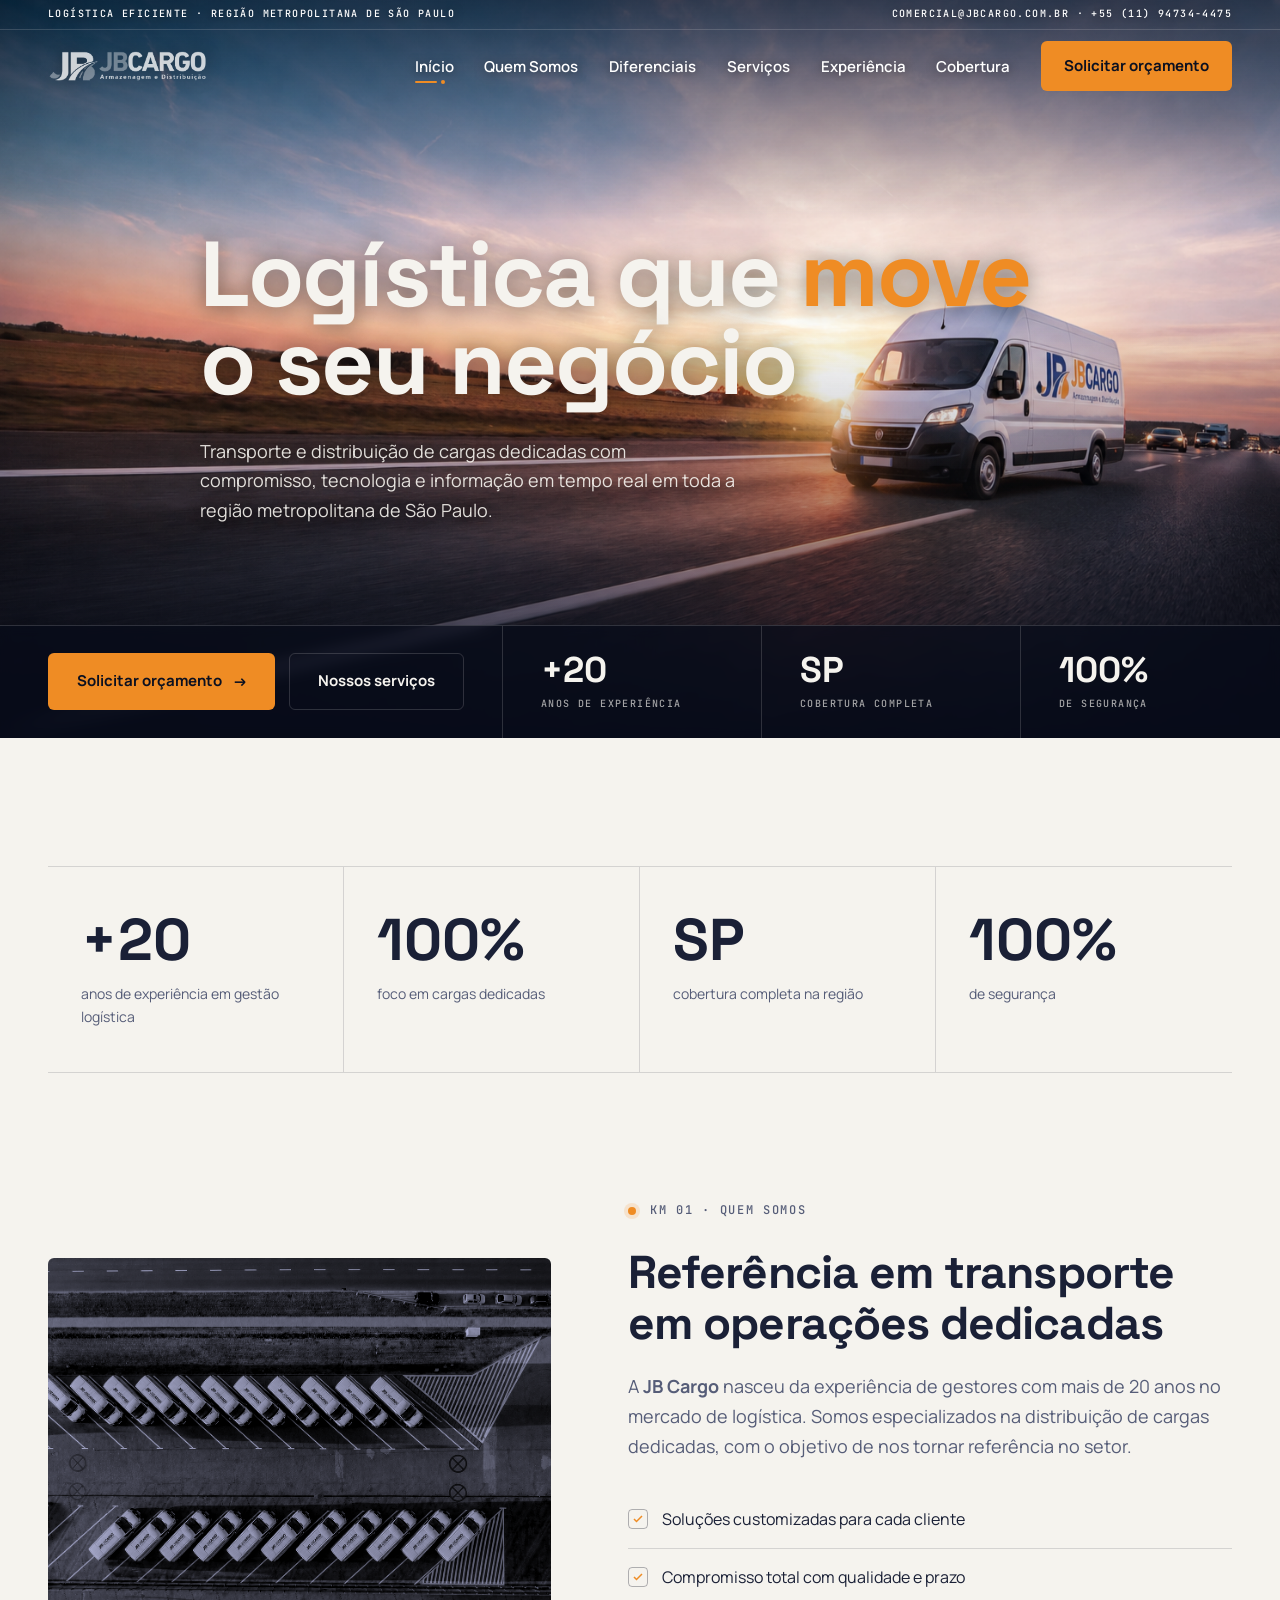
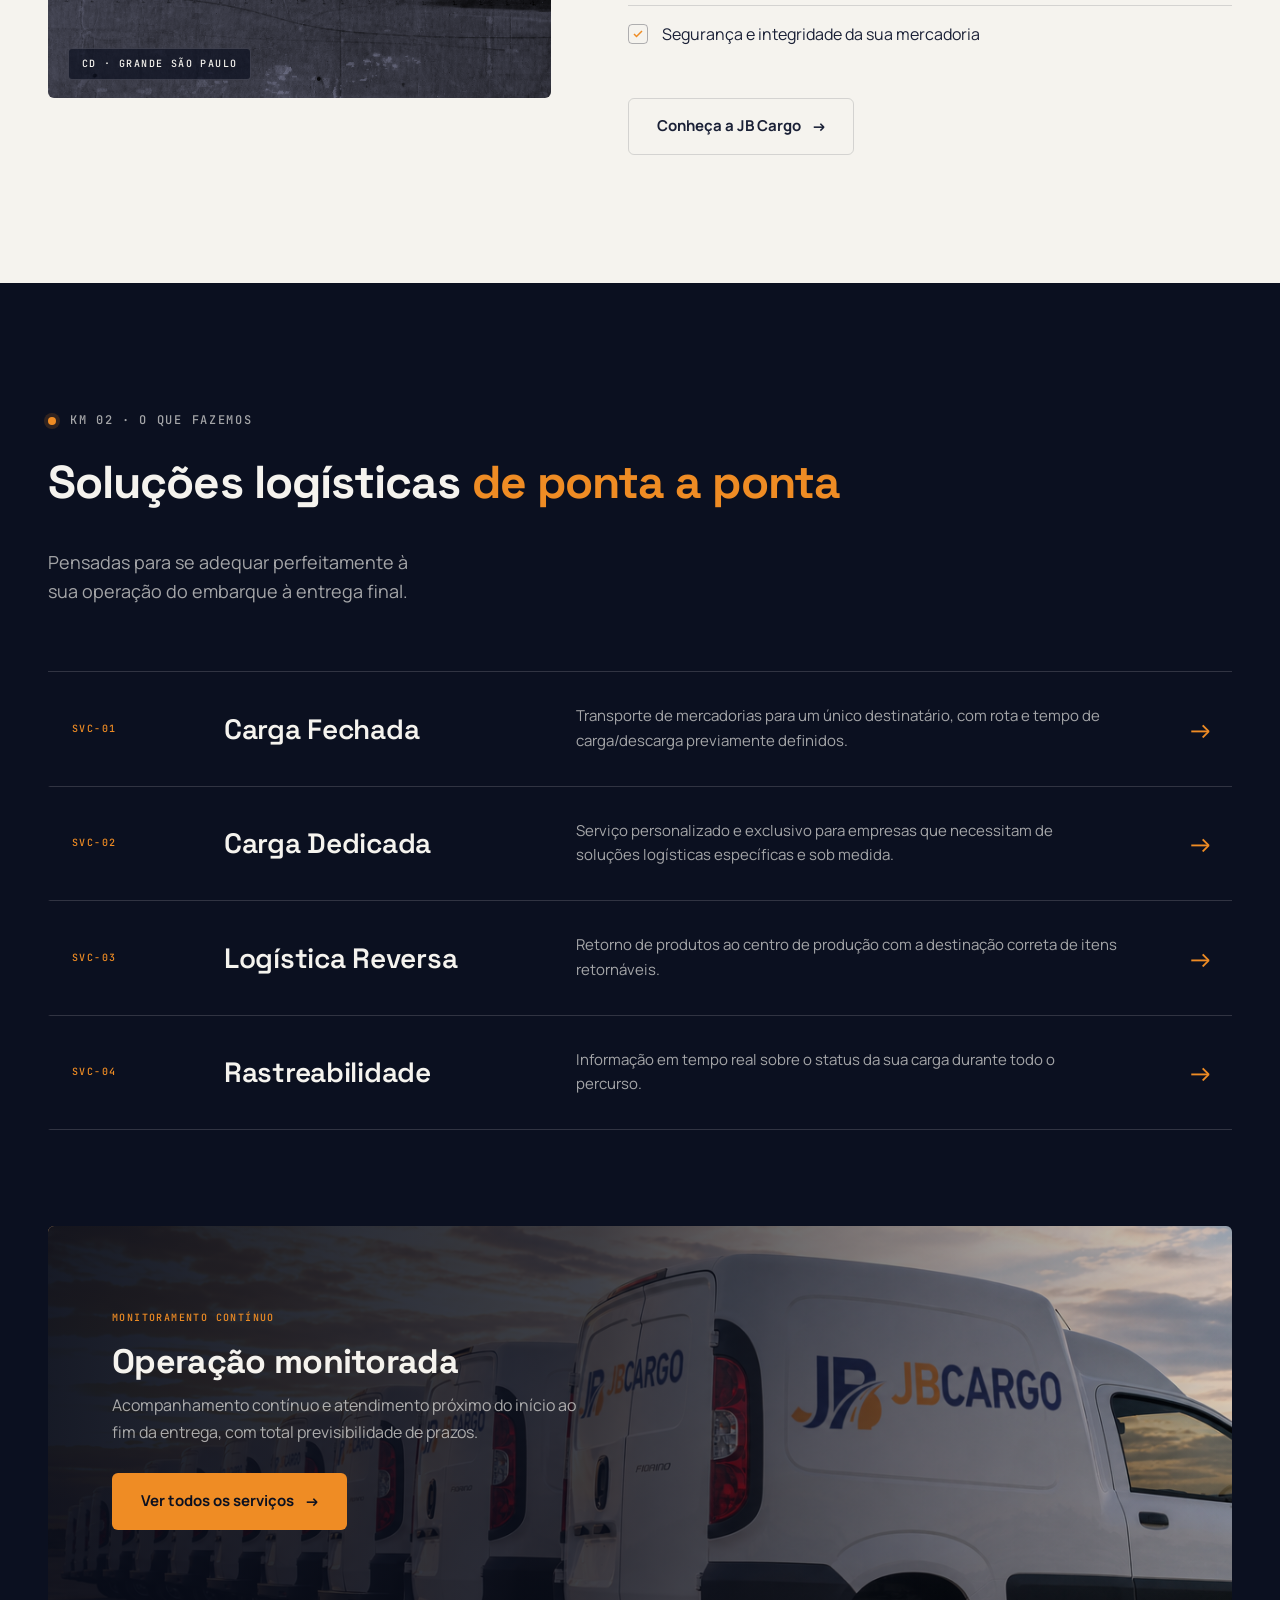
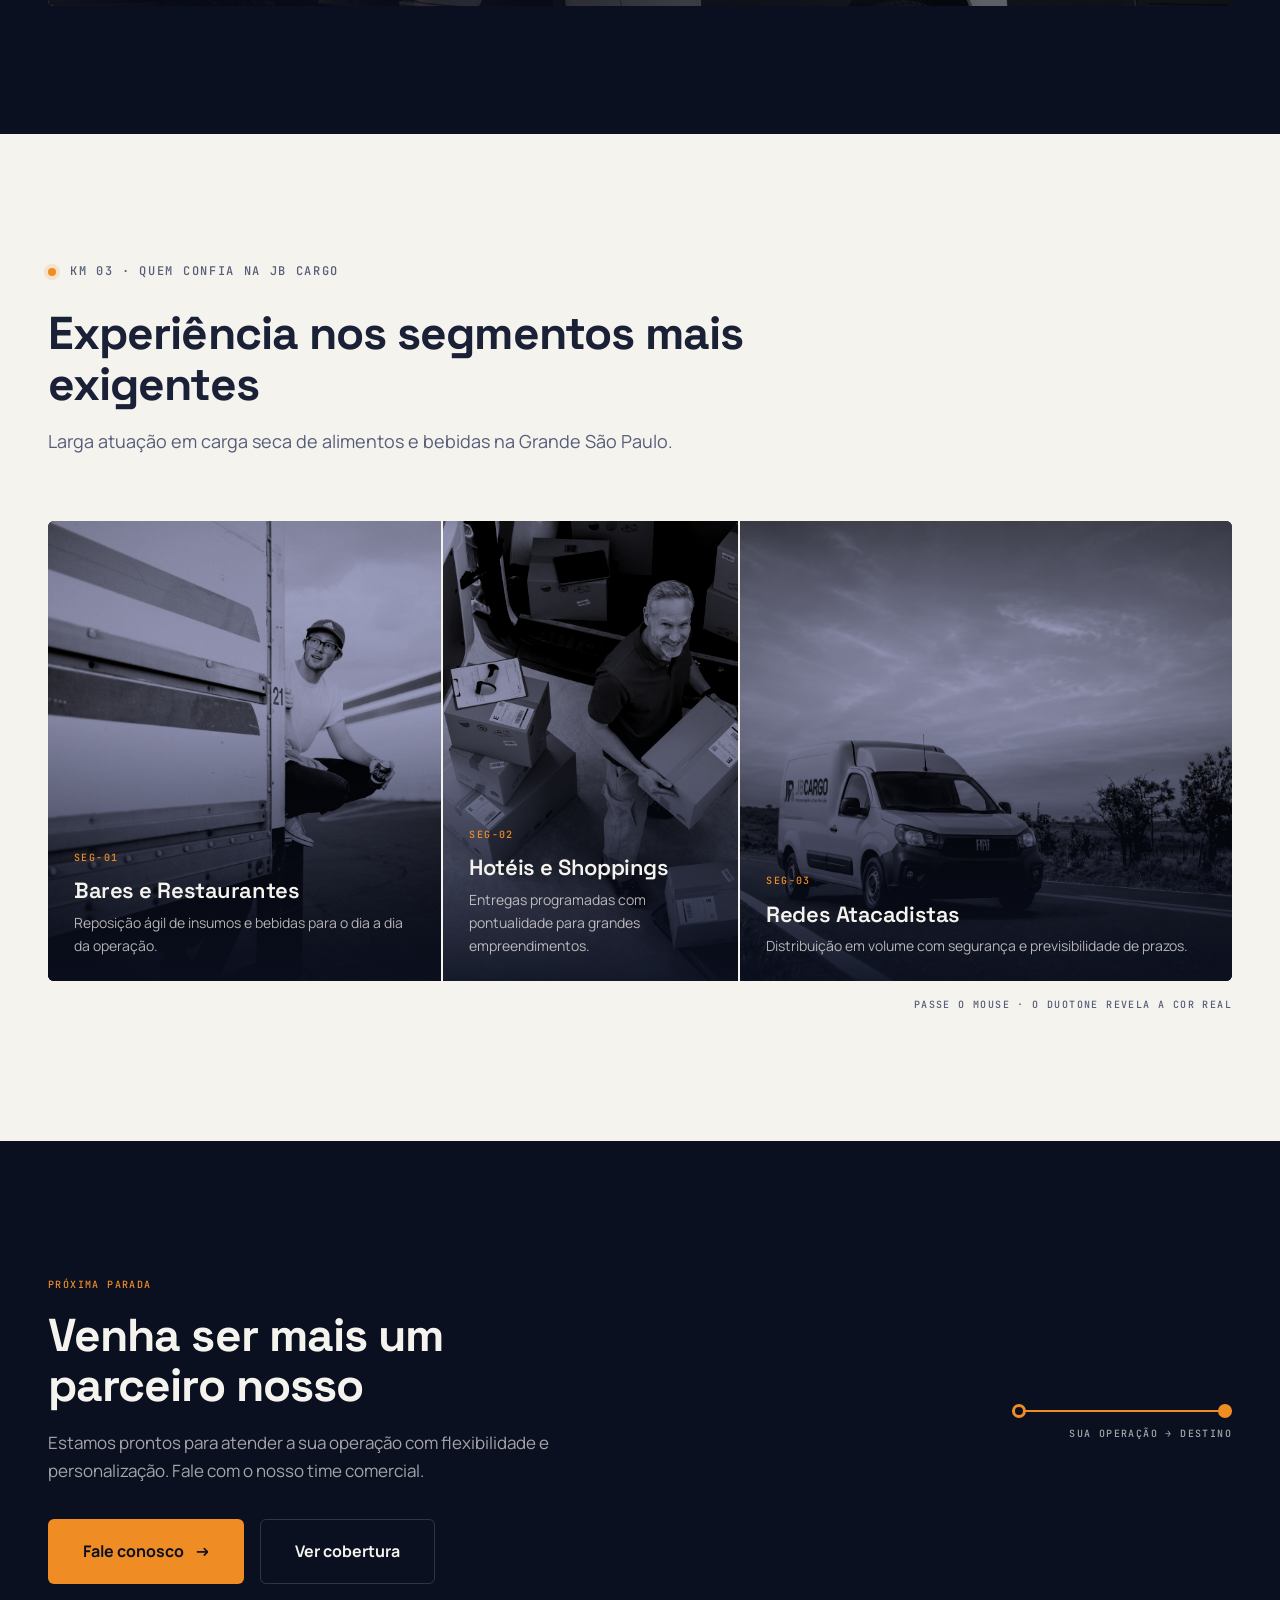
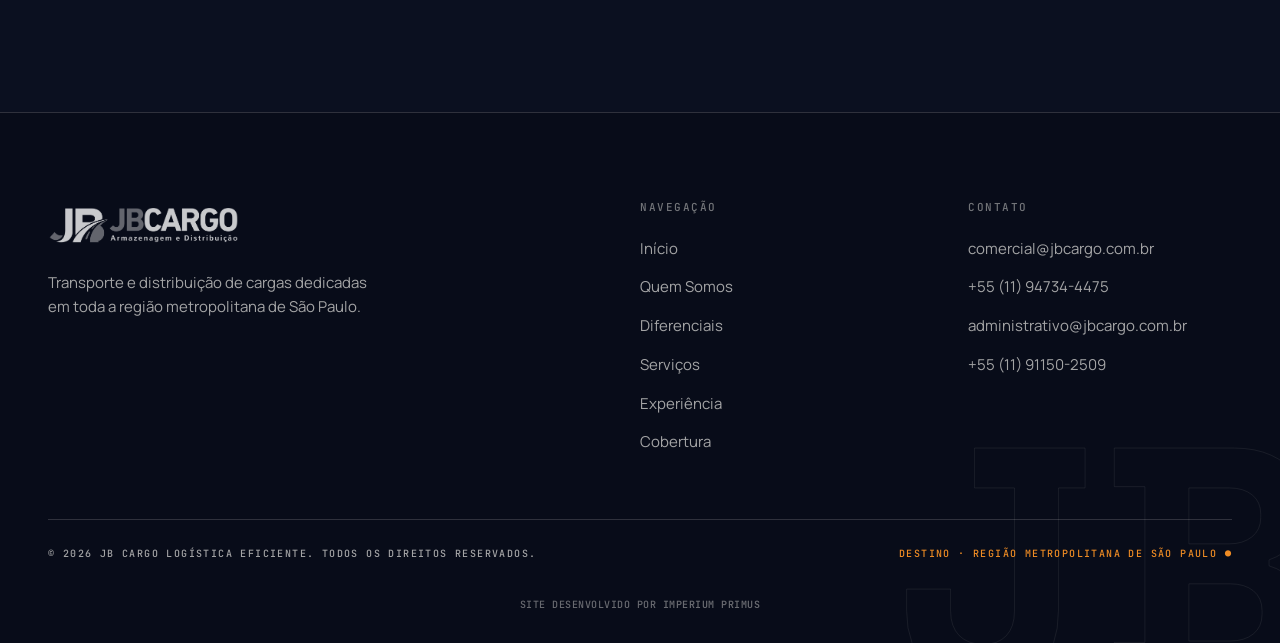
==== commit f35fe3a4: "Nova logo horizontal no cabeçalho e ajustes de topo - Cabeçalho transparente no topo (textos brancos" ====
--- a/docs/index.html
+++ b/docs/index.html
@@ -25,7 +25,7 @@
   </div>
   <nav class="nav shell" aria-label="Principal">
     <a class="brand" href="index.html" aria-label="JB Cargo início">
-      <img src="assets/img/slogo-color.png" alt="JB Cargo"><span class="brand__wm" aria-hidden="true"><b class="wm-jb">JB</b><b class="wm-cargo">CARGO</b></span>
+      <img class="brand__logo brand__logo--light" src="assets/img/logo-branco.png" alt=""><img class="brand__logo brand__logo--color" src="assets/img/logo-color.webp" alt="JB Cargo Armazenagem e Distribuicao">
     </a>
     <button class="burger" aria-label="Abrir menu" aria-expanded="false" aria-controls="menu">
       <span></span><span></span><span></span>
@@ -138,7 +138,7 @@
       <div class="banner__tint" aria-hidden="true"></div>
       <div class="banner__in">
         <span class="mono-xs" style="color:var(--amber)">Monitoramento contínuo</span>
-        <h3>Operação monitorada 24/7</h3>
+        <h3>Operação monitorada</h3>
         <p>Acompanhamento contínuo e atendimento próximo do início ao fim da entrega, com total previsibilidade de prazos.</p>
         <a class="btn" href="servicos.html">Ver todos os serviços <span class="arr" aria-hidden="true">→</span></a>
       </div>
--- a/docs/assets/css/style.css
+++ b/docs/assets/css/style.css
@@ -142,34 +142,33 @@
 /* =====================================================================
    5. CABEÇALHO
    ===================================================================== */
-/* cabeçalho no mesmo tom de branco da página; translúcido no topo, sólido ao rolar */
-.masthead{position:fixed;top:0;left:0;right:0;z-index:100;background:var(--paper);box-shadow:0 1px 0 rgba(11,16,32,.08);transition:background .35s var(--ease),box-shadow .35s var(--ease)}
-/* no topo: barra translúcida com desfoque, deixando a foto do hero transparecer */
-.masthead:not(.is-scrolled){background:rgba(245,243,238,.25);backdrop-filter:blur(8px);-webkit-backdrop-filter:blur(8px)}
-.masthead.is-scrolled{box-shadow:0 6px 20px rgba(11,16,32,.10)}
-
-.topbar{border-bottom:1px solid rgba(11,16,32,.10);overflow:hidden;max-height:60px;transition:max-height .35s var(--ease),opacity .3s}
+/* cabeçalho: invisível (transparente) no topo, sólido claro ao rolar */
+.masthead{position:fixed;top:0;left:0;right:0;z-index:100;background:transparent;transition:background .35s var(--ease),box-shadow .35s var(--ease)}
+.masthead.is-scrolled{background:var(--paper);box-shadow:0 6px 20px rgba(11,16,32,.10)}
+
+.topbar{border-bottom:1px solid var(--hl-d);overflow:hidden;max-height:60px;transition:max-height .35s var(--ease),opacity .3s}
 .masthead.is-scrolled .topbar{max-height:0;opacity:0;border-bottom-color:transparent}
 .topbar__in{display:flex;justify-content:space-between;align-items:center;gap:16px;padding-top:6px;padding-bottom:6px}
-.topbar__in .mono-xs{color:#000}
-.topbar__in a{text-decoration:none;transition:color .25s;color:#000}
+/* topbar só aparece no topo (sobre a foto): texto branco com sombra p/ leitura */
+.topbar__in .mono-xs{color:#fff;text-shadow:0 1px 10px rgba(0,0,0,.5)}
+.topbar__in a{text-decoration:none;transition:color .25s;color:#fff}
 .topbar__in a:hover{color:var(--amber)}
 
 .nav{display:flex;align-items:center;justify-content:space-between;gap:24px;padding-top:11px;padding-bottom:11px}
-.brand{display:inline-flex;align-items:center;gap:10px;text-decoration:none}
-/* logo sobre cabeçalho branco: sem brilho, cores originais */
-.brand img{height:46px;width:auto}
-.brand__wm{
-  font-family:"IBM Plex Sans Condensed",var(--f-disp),sans-serif;
-  font-weight:700;font-size:1.65rem;line-height:1;letter-spacing:.005em;white-space:nowrap;
-}
-.brand__wm .wm-jb{color:#ef8f2e}
-.brand__wm .wm-cargo{color:#273576}
+.brand{display:inline-flex;align-items:center;text-decoration:none}
+/* logo horizontal: branca no topo (sobre a foto), colorida ao rolar (barra clara) */
+.brand__logo{height:40px;width:auto;display:block}
+.brand__logo--color{display:none}
+.masthead.is-scrolled .brand__logo--light{display:none}
+.masthead.is-scrolled .brand__logo--color{display:block}
+.masthead:not(.is-scrolled) .brand__logo--light{filter:drop-shadow(0 1px 8px rgba(0,0,0,.4))}
 .mainnav{display:flex;align-items:center;gap:clamp(18px,2.4vw,34px)}
 .navlink{
   color:var(--ink);text-decoration:none;font-size:.9375rem;font-weight:600;
   position:relative;padding-bottom:6px;transition:color .25s;
 }
+/* no topo: links do menu em branco com sombra p/ legibilidade sobre a foto */
+.masthead:not(.is-scrolled) .navlink{color:#fff;text-shadow:0 1px 10px rgba(0,0,0,.5)}
 /* breadcrumb fica sobre a foto escura do pagehead — mantém sombra p/ legibilidade */
 .crumb{text-shadow:0 1px 10px rgba(0,0,0,.5)}
 .navlink:hover{color:var(--amber)}
@@ -180,7 +179,8 @@
 
 .burger{display:none;flex-direction:column;gap:5px;padding:10px;z-index:130}
 .burger span{width:24px;height:2px;background:var(--ink);border-radius:2px;transition:transform .3s var(--ease),opacity .3s,background .3s}
-/* menu aberto (overlay escuro): barras do ícone ficam claras */
+/* no topo (barra transparente) e com o menu aberto (overlay escuro): barras claras */
+.masthead:not(.is-scrolled) .burger span,
 .nav.open .burger span{background:var(--paper)}
 
 /* Menu mobile — painel de despacho em tela cheia */
@@ -207,7 +207,7 @@
 /* =====================================================================
    6. HERO (home) — composição cinematográfica
    ===================================================================== */
-.hero{position:relative;min-height:100vh;display:flex;flex-direction:column;justify-content:flex-end;background:var(--ink);overflow:hidden}
+.hero{position:relative;min-height:82vh;display:flex;flex-direction:column;justify-content:flex-end;background:var(--ink);overflow:hidden}
 .hero__media{position:absolute;inset:0}
 .hero__media img{
   width:100%;height:100%;object-fit:cover;object-position:center 50%;
@@ -250,8 +250,9 @@
 /* =====================================================================
    7. PAGEHEAD — heros internos
    ===================================================================== */
-.pagehead{position:relative;min-height:70vh;display:flex;flex-direction:column;justify-content:flex-end;background:var(--ink);overflow:hidden}
-.pagehead--low{min-height:58vh}
+/* topos internos com a mesma altura do hero da home */
+.pagehead{position:relative;min-height:82vh;display:flex;flex-direction:column;justify-content:flex-end;background:var(--ink);overflow:hidden}
+.pagehead--low{min-height:82vh}
 .pagehead__media{position:absolute;inset:0}
 .pagehead__media img{
   width:100%;height:100%;object-fit:cover;object-position:center 45%;
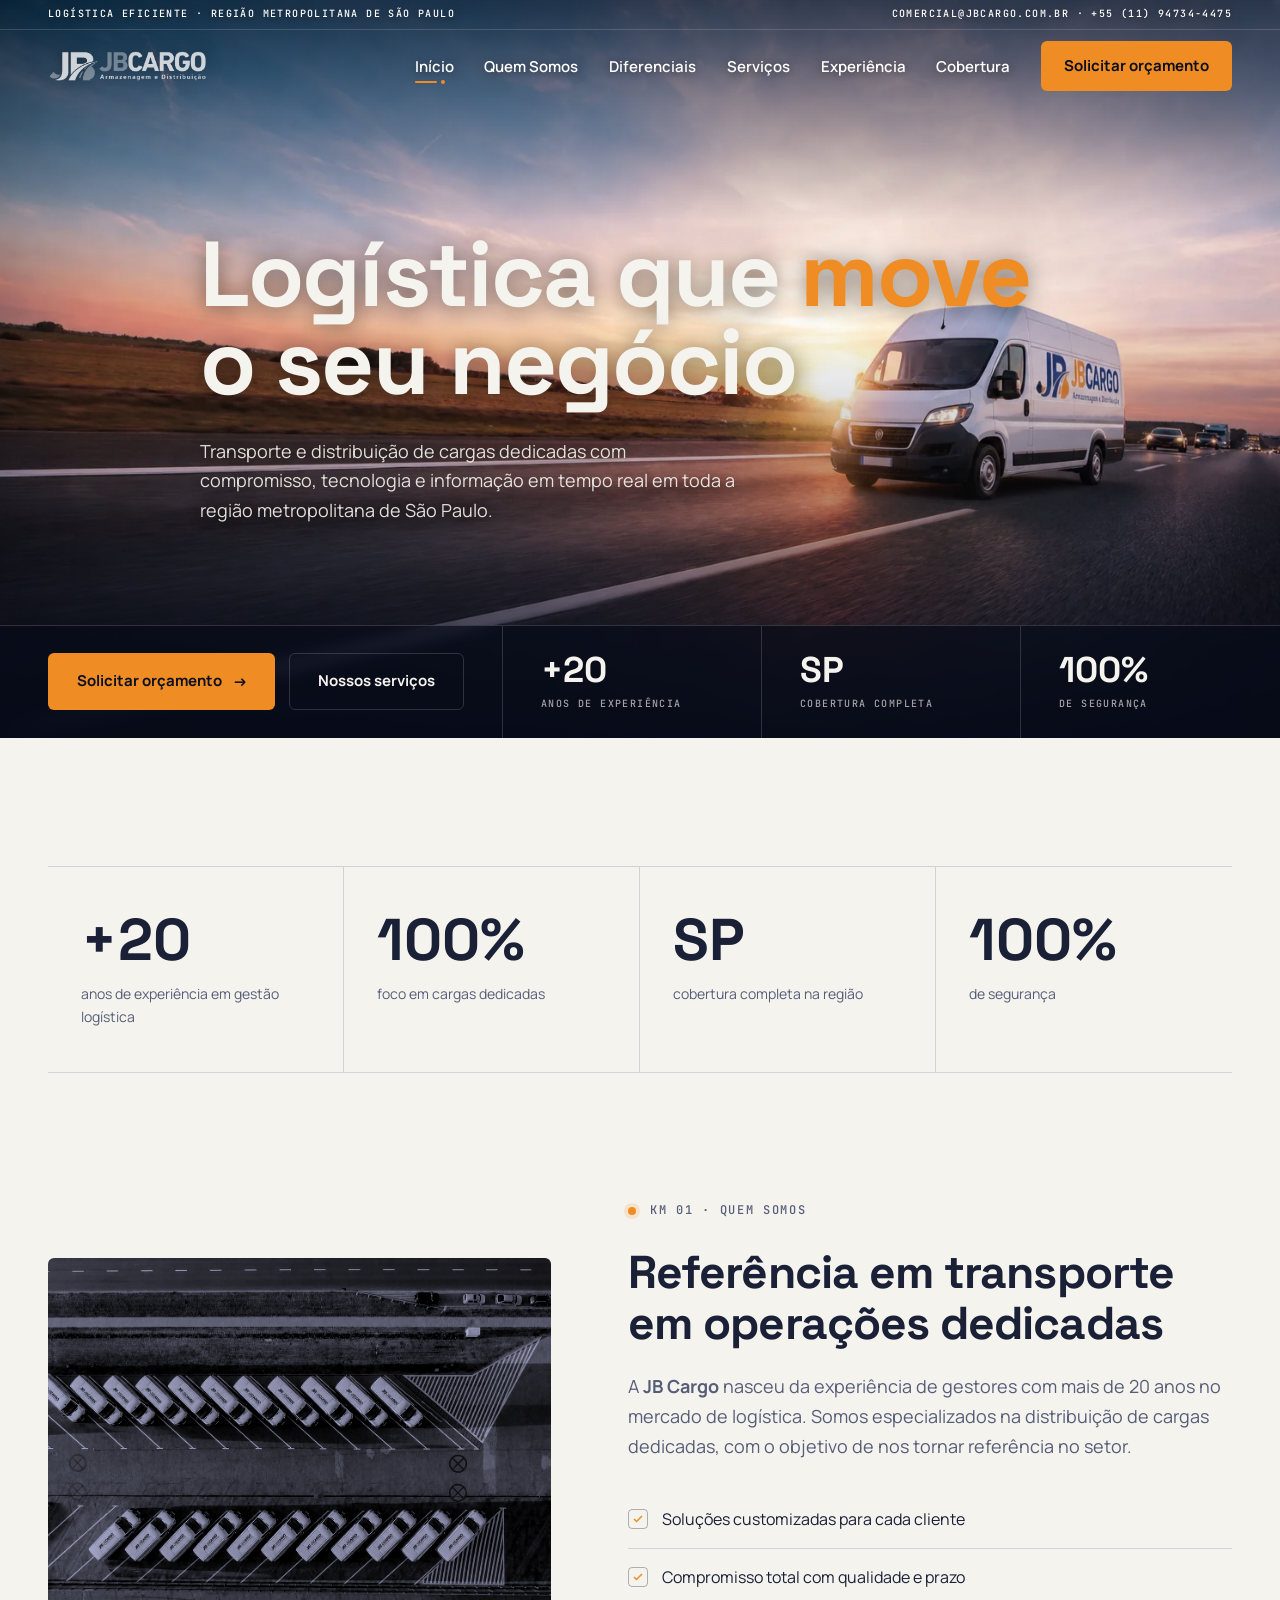
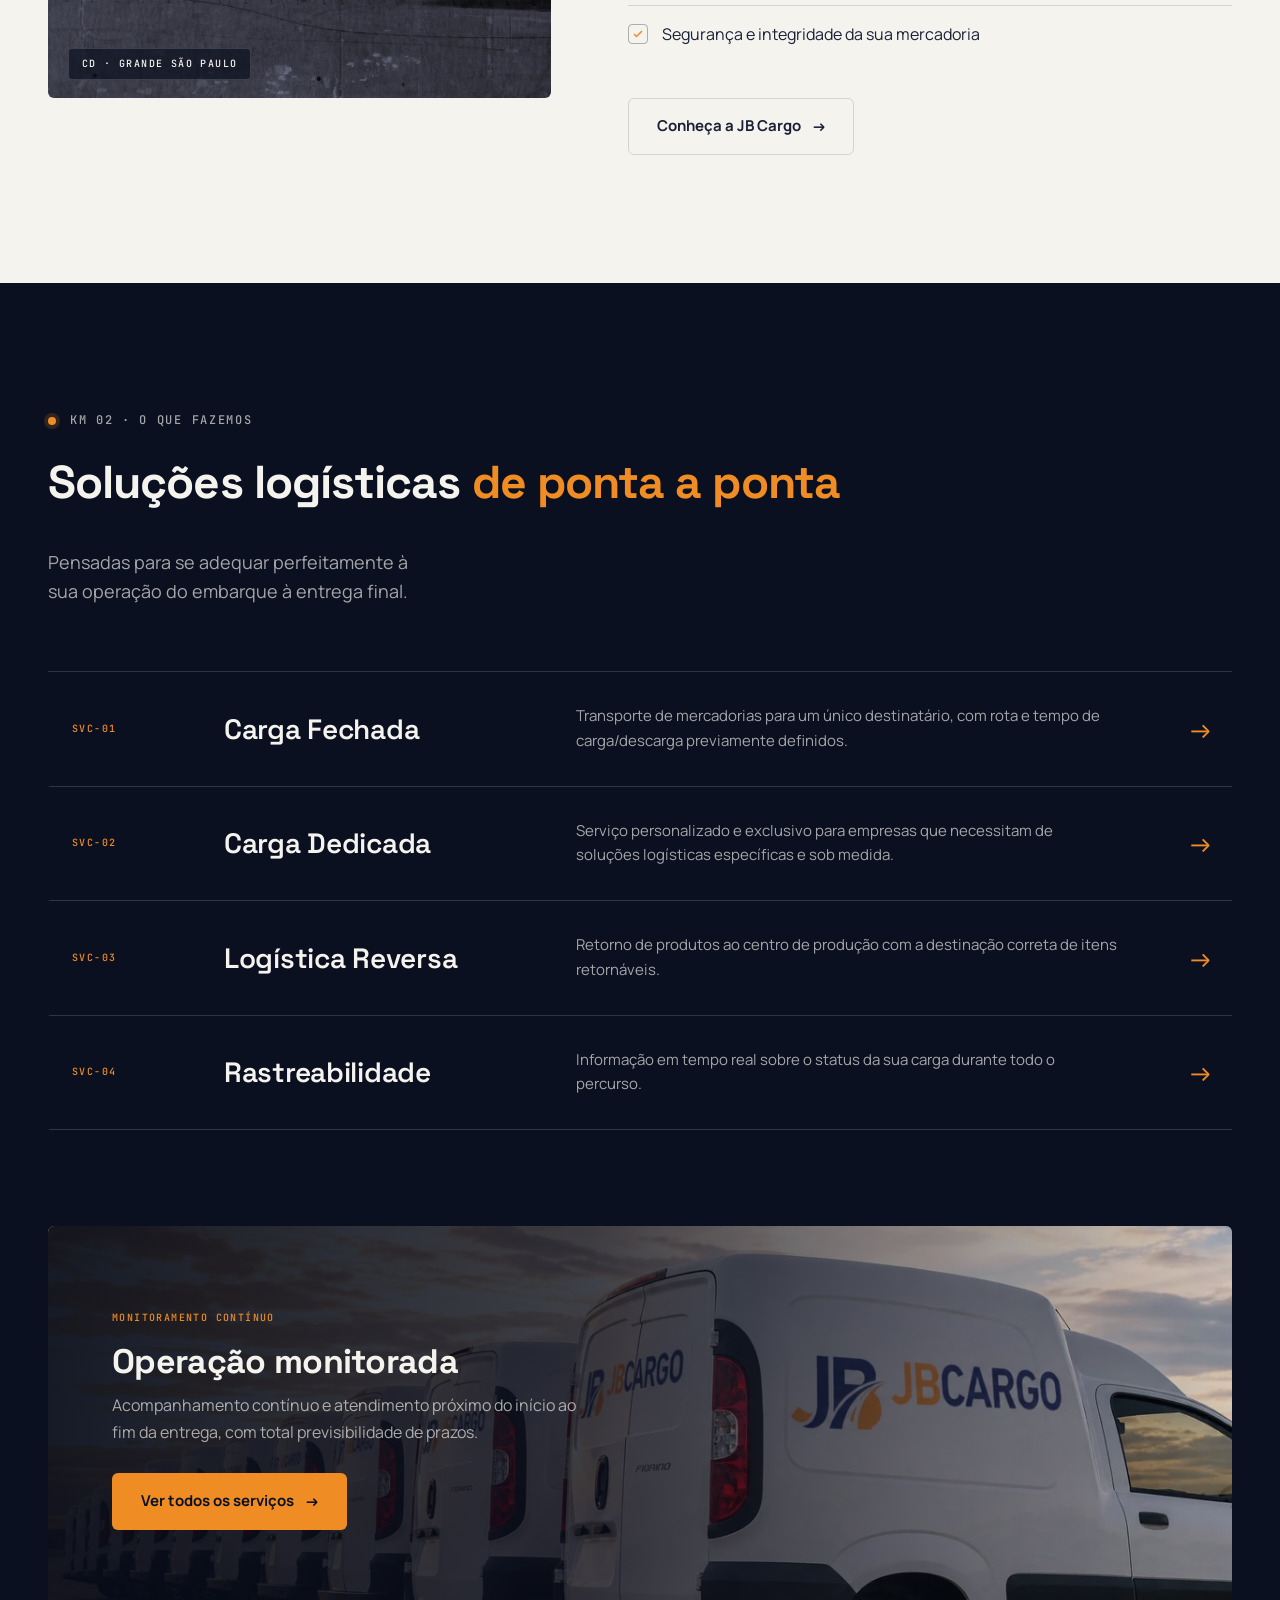
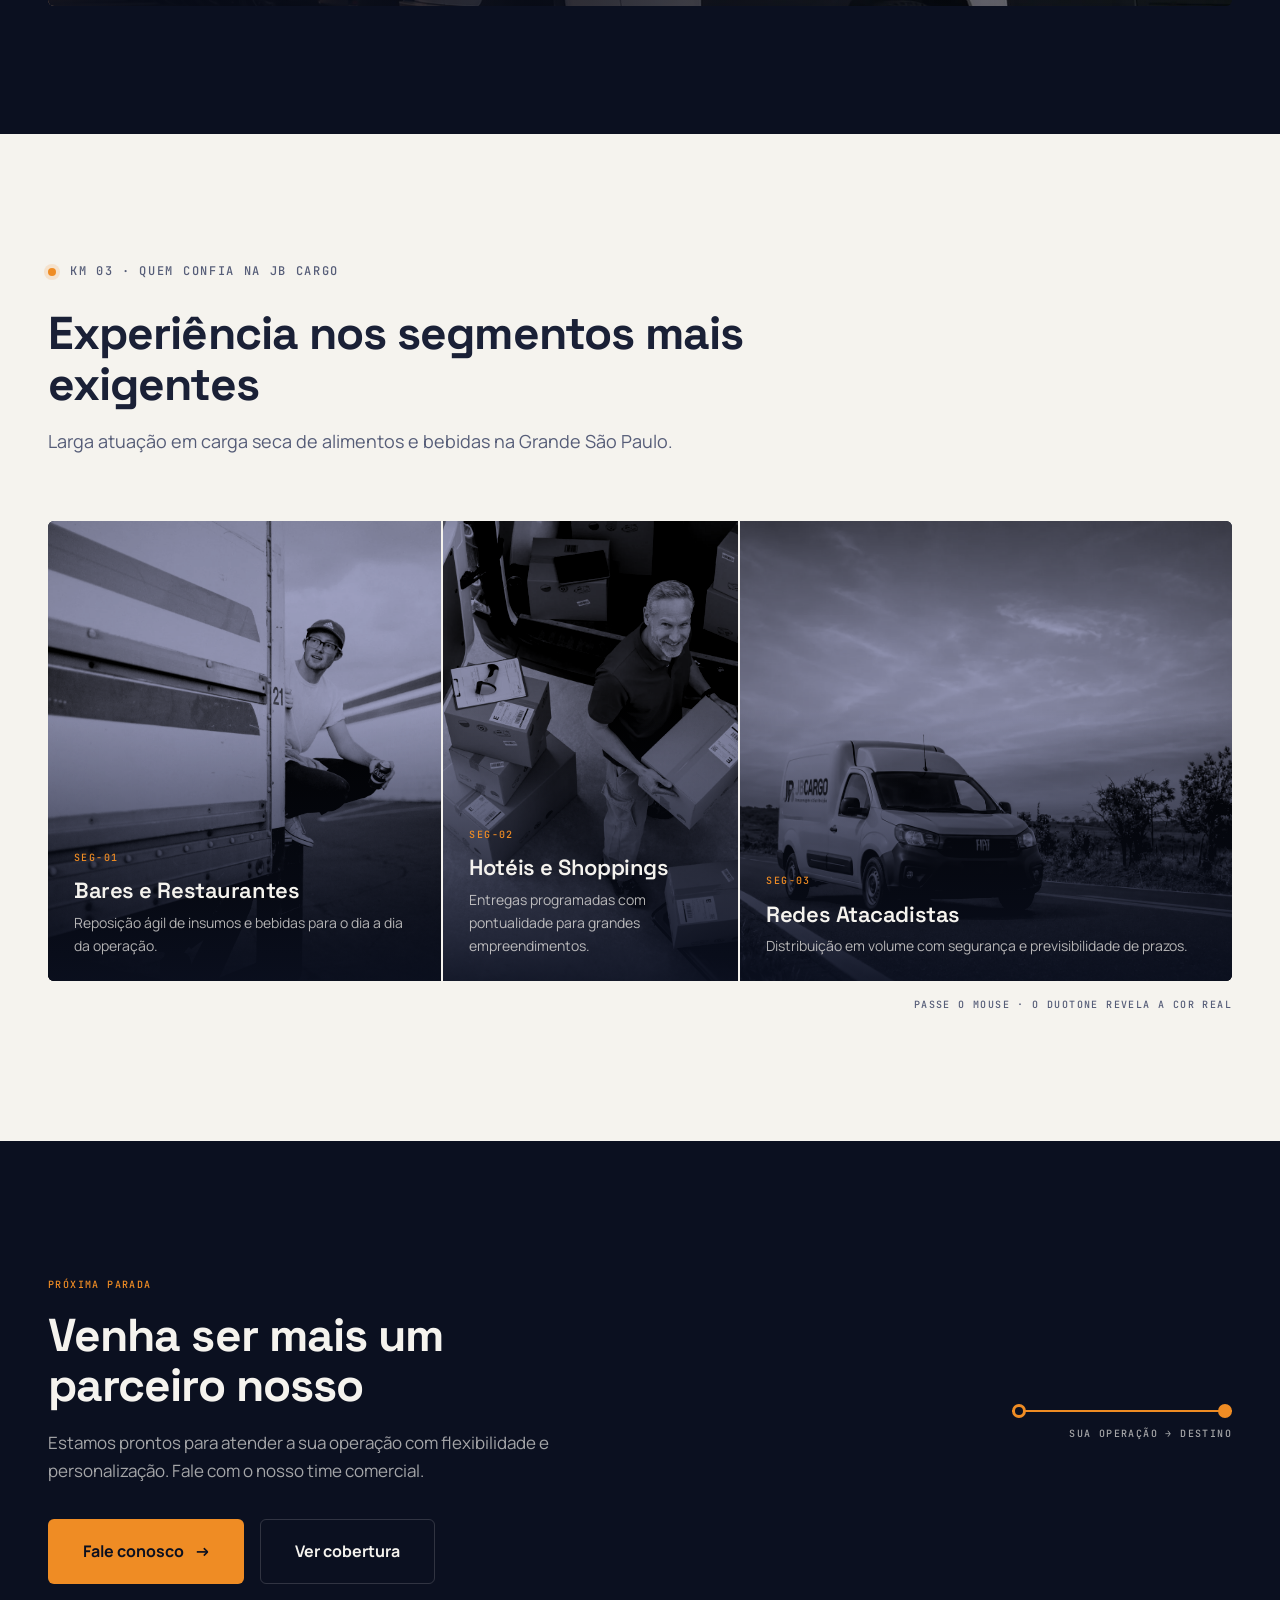
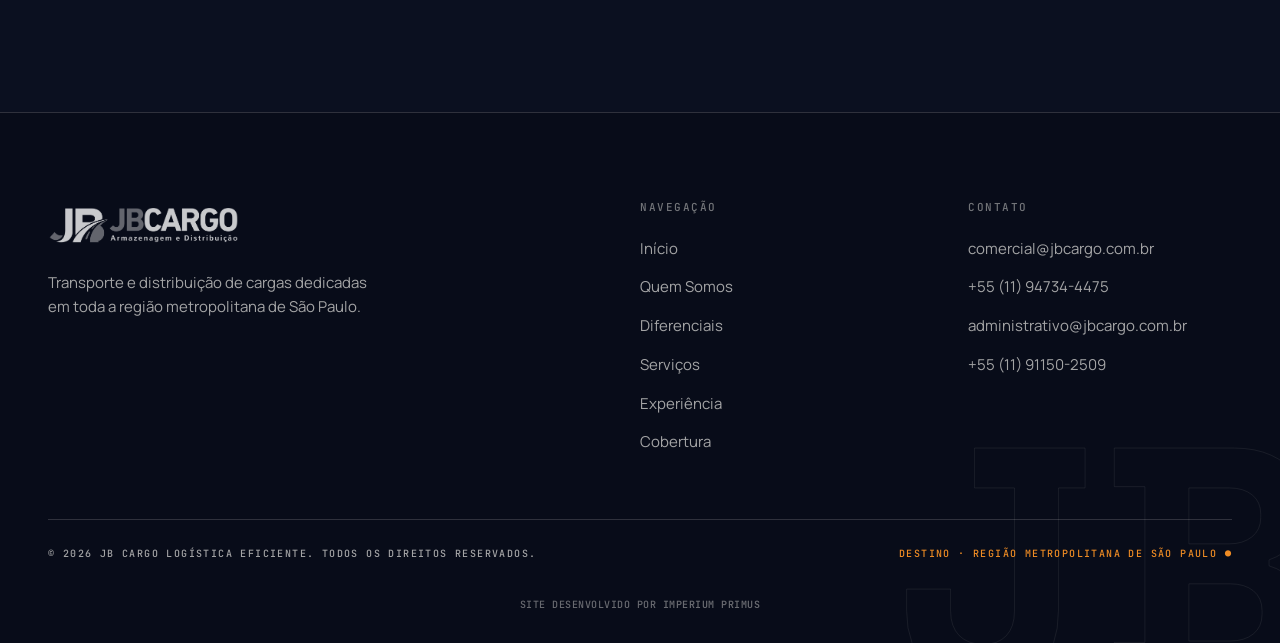
==== commit 88565169: "Converte imagens de conteúdo para WebP (9,1 MB -> 1,4 MB) Repontua as referências das 7 imagens de c" ====
--- a/docs/index.html
+++ b/docs/index.html
@@ -45,7 +45,7 @@
 <main>
 <!-- Hero -->
 <section class="hero">
-  <div class="hero__media"><img src="assets/img/hero-caminhao.png" alt="Caminhão da JB Cargo na estrada ao entardecer" fetchpriority="high"></div>
+  <div class="hero__media"><img src="assets/img/hero-caminhao.webp" alt="Caminhão da JB Cargo na estrada ao entardecer" fetchpriority="high"></div>
   <div class="hero__tint" aria-hidden="true"></div>
   <div class="hero__body shell">
     <h1 class="hero__title">Logística que <em>move</em> <span class="l2">o seu negócio</span></h1>
@@ -80,7 +80,7 @@
 <section class="section" style="padding-top:0">
   <div class="shell split">
     <div class="media reveal">
-      <img src="assets/img/quem-somos.png" alt="Carga paletizada sendo movimentada em armazém" loading="lazy">
+      <img src="assets/img/quem-somos.webp" alt="Carga paletizada sendo movimentada em armazém" loading="lazy">
       <span class="media__tag mono-xs">CD · Grande São Paulo</span>
     </div>
     <div class="reveal" data-delay="1">
@@ -134,7 +134,7 @@
       </a>
     </div>
     <div class="banner reveal">
-      <div class="banner__media"><img src="assets/img/diferenciais.png" alt="Fila de baús de carga âmbar da JB Cargo" loading="lazy"></div>
+      <div class="banner__media"><img src="assets/img/diferenciais.webp" alt="Fila de baús de carga âmbar da JB Cargo" loading="lazy"></div>
       <div class="banner__tint" aria-hidden="true"></div>
       <div class="banner__in">
         <span class="mono-xs" style="color:var(--amber)">Monitoramento contínuo</span>
@@ -156,7 +156,7 @@
     </div>
     <div class="trip reveal" data-delay="1">
       <article class="trip__cell">
-        <img src="assets/img/experiencia.jpg" alt="Colaborador experiente da JB Cargo em armazém" loading="lazy">
+        <img src="assets/img/experiencia.webp" alt="Colaborador experiente da JB Cargo em armazém" loading="lazy">
         <div class="trip__grad" aria-hidden="true"></div>
         <div class="trip__txt">
           <span class="mono-xs">SEG-01</span>
@@ -165,7 +165,7 @@
         </div>
       </article>
       <article class="trip__cell">
-        <img src="assets/img/contato.jpg" alt="Entregador da JB Cargo com encomendas" loading="lazy">
+        <img src="assets/img/contato.webp" alt="Entregador da JB Cargo com encomendas" loading="lazy">
         <div class="trip__grad" aria-hidden="true"></div>
         <div class="trip__txt">
           <span class="mono-xs">SEG-02</span>
@@ -174,7 +174,7 @@
         </div>
       </article>
       <article class="trip__cell">
-        <img src="assets/img/servicos.png" alt="Armazém com empilhadeira e paletes" loading="lazy">
+        <img src="assets/img/servicos.webp" alt="Armazém com empilhadeira e paletes" loading="lazy">
         <div class="trip__grad" aria-hidden="true"></div>
         <div class="trip__txt">
           <span class="mono-xs">SEG-03</span>
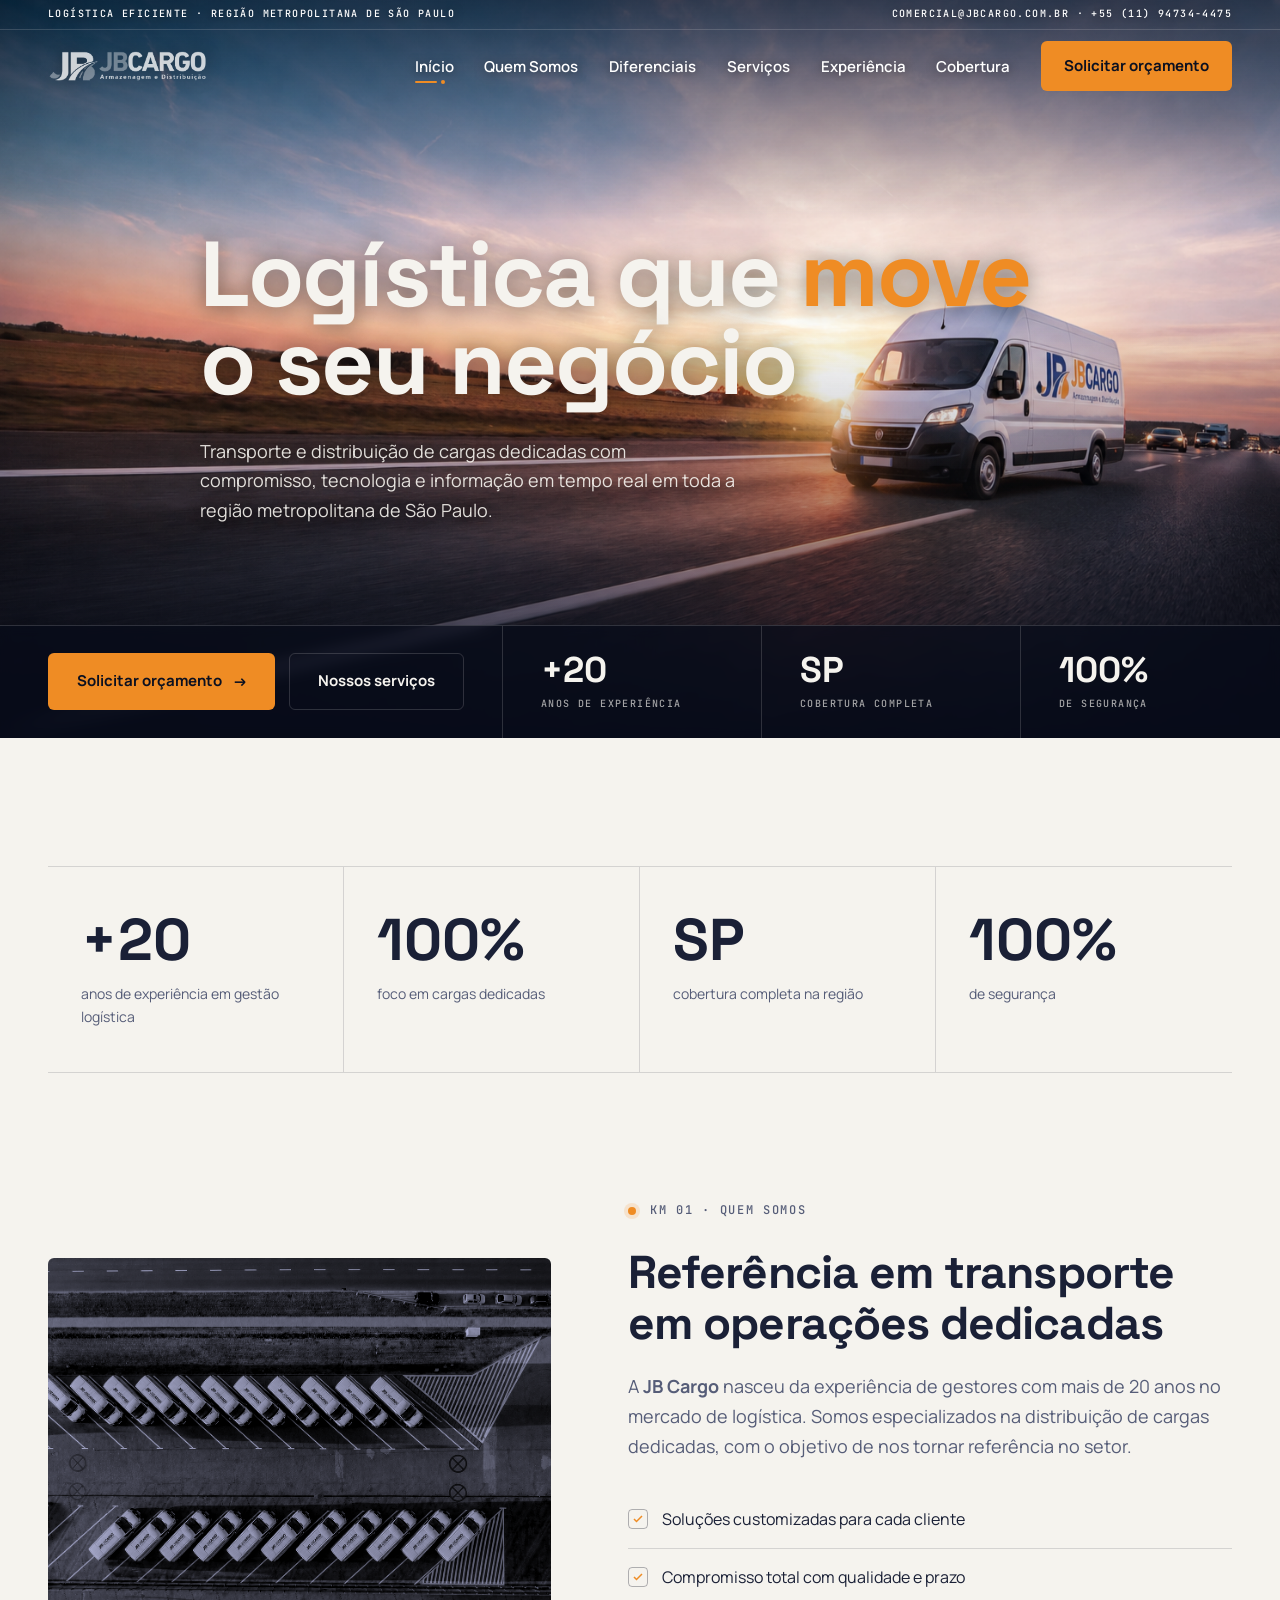
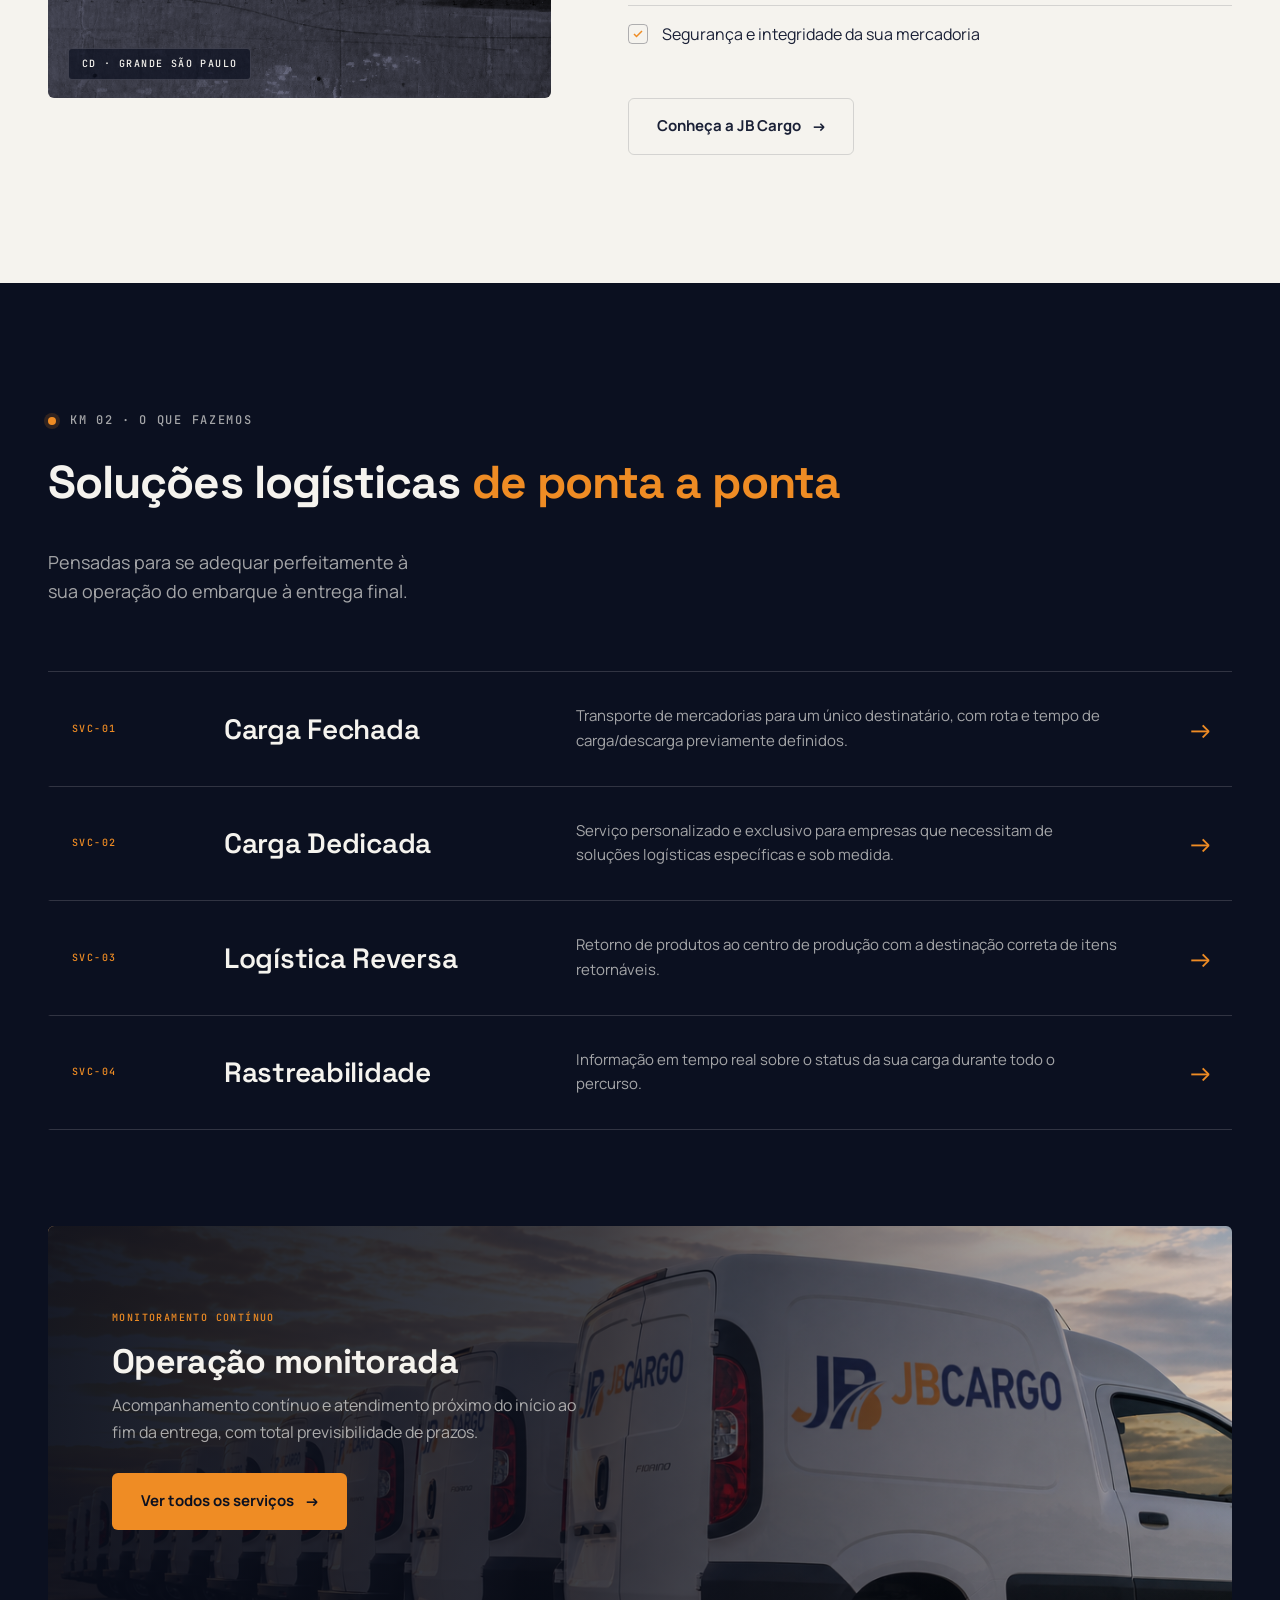
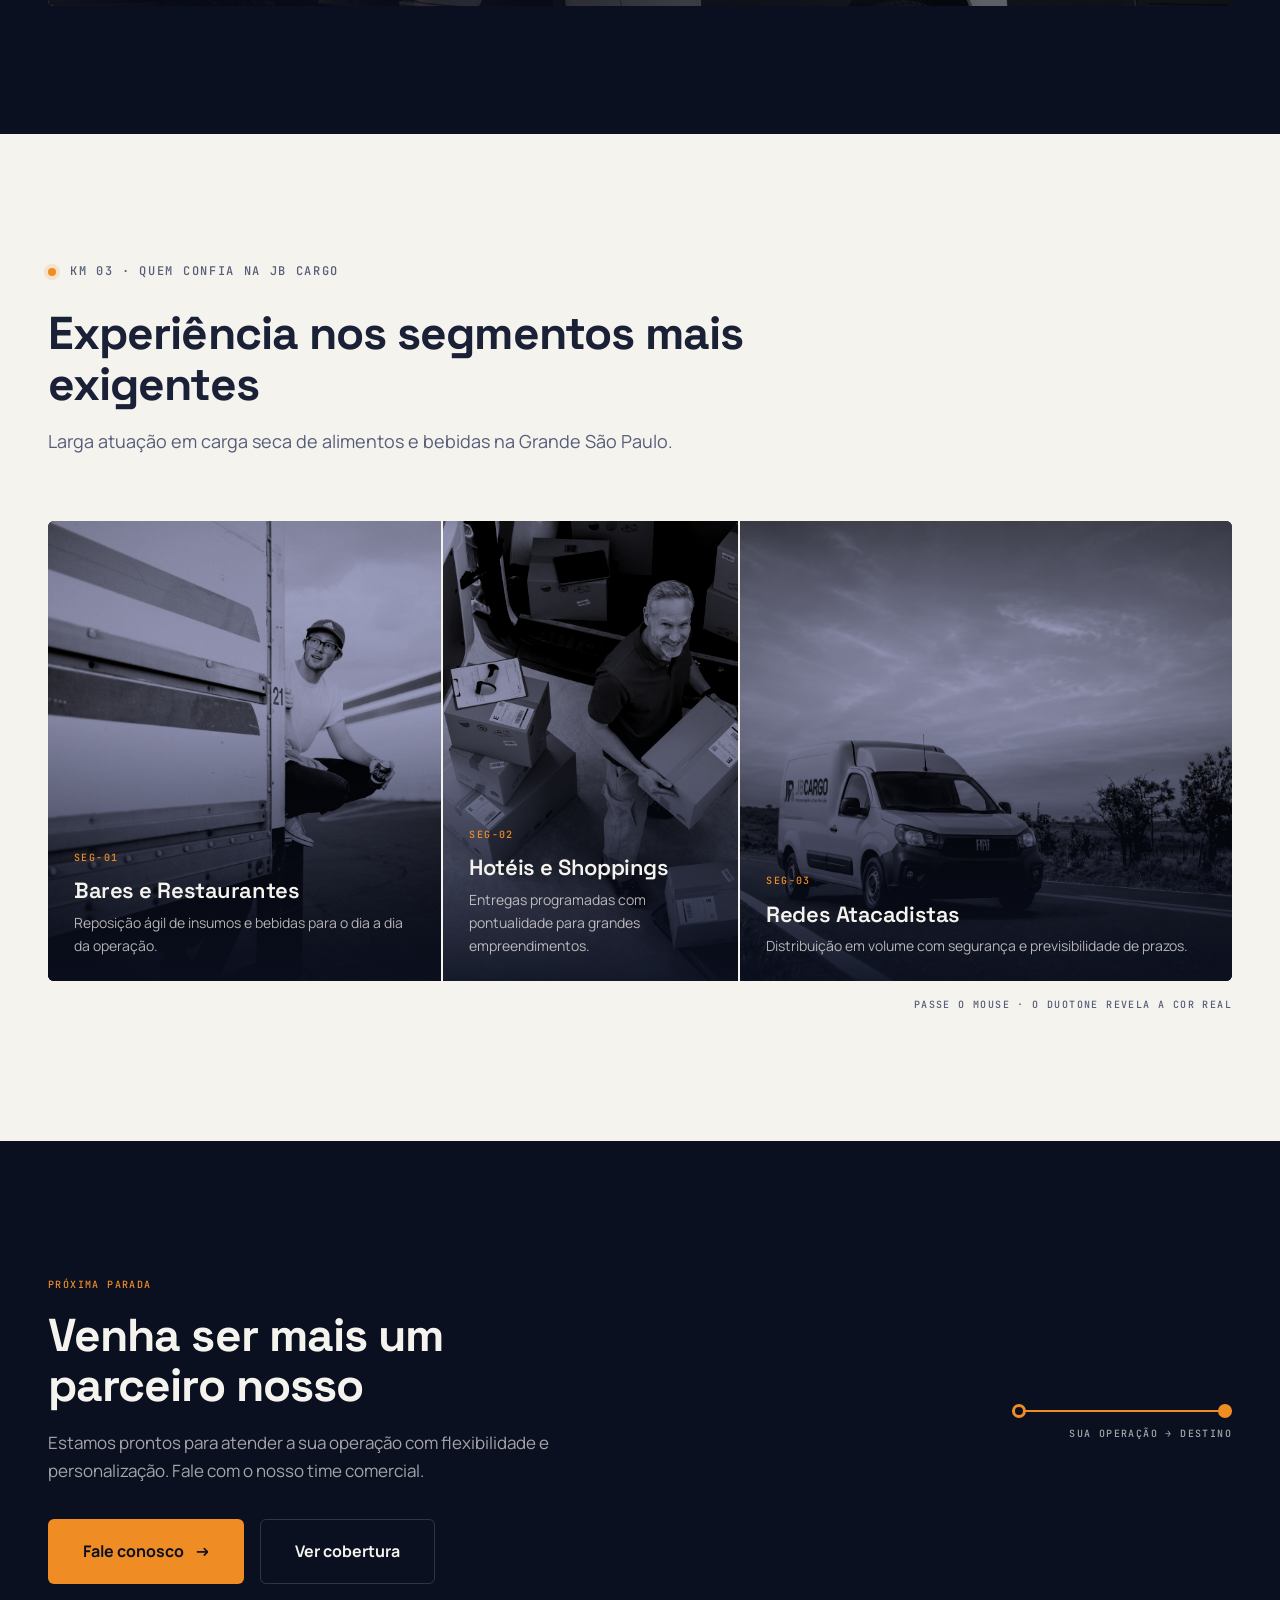
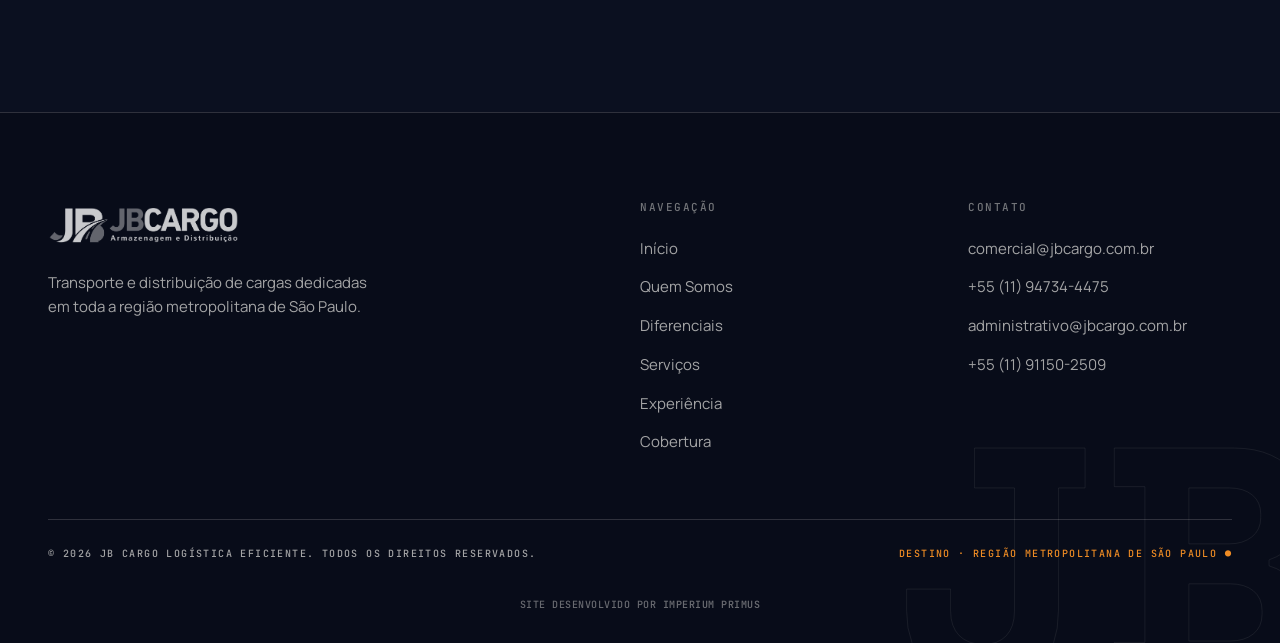
==== commit 1af81959: "Reverte imagens de conteúdo para os originais (png/jpg) Volta as referências das 7 imagens de conteú" ====
--- a/docs/index.html
+++ b/docs/index.html
@@ -45,7 +45,7 @@
 <main>
 <!-- Hero -->
 <section class="hero">
-  <div class="hero__media"><img src="assets/img/hero-caminhao.webp" alt="Caminhão da JB Cargo na estrada ao entardecer" fetchpriority="high"></div>
+  <div class="hero__media"><img src="assets/img/hero-caminhao.png" alt="Caminhão da JB Cargo na estrada ao entardecer" fetchpriority="high"></div>
   <div class="hero__tint" aria-hidden="true"></div>
   <div class="hero__body shell">
     <h1 class="hero__title">Logística que <em>move</em> <span class="l2">o seu negócio</span></h1>
@@ -80,7 +80,7 @@
 <section class="section" style="padding-top:0">
   <div class="shell split">
     <div class="media reveal">
-      <img src="assets/img/quem-somos.webp" alt="Carga paletizada sendo movimentada em armazém" loading="lazy">
+      <img src="assets/img/quem-somos.png" alt="Carga paletizada sendo movimentada em armazém" loading="lazy">
       <span class="media__tag mono-xs">CD · Grande São Paulo</span>
     </div>
     <div class="reveal" data-delay="1">
@@ -134,7 +134,7 @@
       </a>
     </div>
     <div class="banner reveal">
-      <div class="banner__media"><img src="assets/img/diferenciais.webp" alt="Fila de baús de carga âmbar da JB Cargo" loading="lazy"></div>
+      <div class="banner__media"><img src="assets/img/diferenciais.png" alt="Fila de baús de carga âmbar da JB Cargo" loading="lazy"></div>
       <div class="banner__tint" aria-hidden="true"></div>
       <div class="banner__in">
         <span class="mono-xs" style="color:var(--amber)">Monitoramento contínuo</span>
@@ -156,7 +156,7 @@
     </div>
     <div class="trip reveal" data-delay="1">
       <article class="trip__cell">
-        <img src="assets/img/experiencia.webp" alt="Colaborador experiente da JB Cargo em armazém" loading="lazy">
+        <img src="assets/img/experiencia.jpg" alt="Colaborador experiente da JB Cargo em armazém" loading="lazy">
         <div class="trip__grad" aria-hidden="true"></div>
         <div class="trip__txt">
           <span class="mono-xs">SEG-01</span>
@@ -165,7 +165,7 @@
         </div>
       </article>
       <article class="trip__cell">
-        <img src="assets/img/contato.webp" alt="Entregador da JB Cargo com encomendas" loading="lazy">
+        <img src="assets/img/contato.jpg" alt="Entregador da JB Cargo com encomendas" loading="lazy">
         <div class="trip__grad" aria-hidden="true"></div>
         <div class="trip__txt">
           <span class="mono-xs">SEG-02</span>
@@ -174,7 +174,7 @@
         </div>
       </article>
       <article class="trip__cell">
-        <img src="assets/img/servicos.webp" alt="Armazém com empilhadeira e paletes" loading="lazy">
+        <img src="assets/img/servicos.png" alt="Armazém com empilhadeira e paletes" loading="lazy">
         <div class="trip__grad" aria-hidden="true"></div>
         <div class="trip__txt">
           <span class="mono-xs">SEG-03</span>
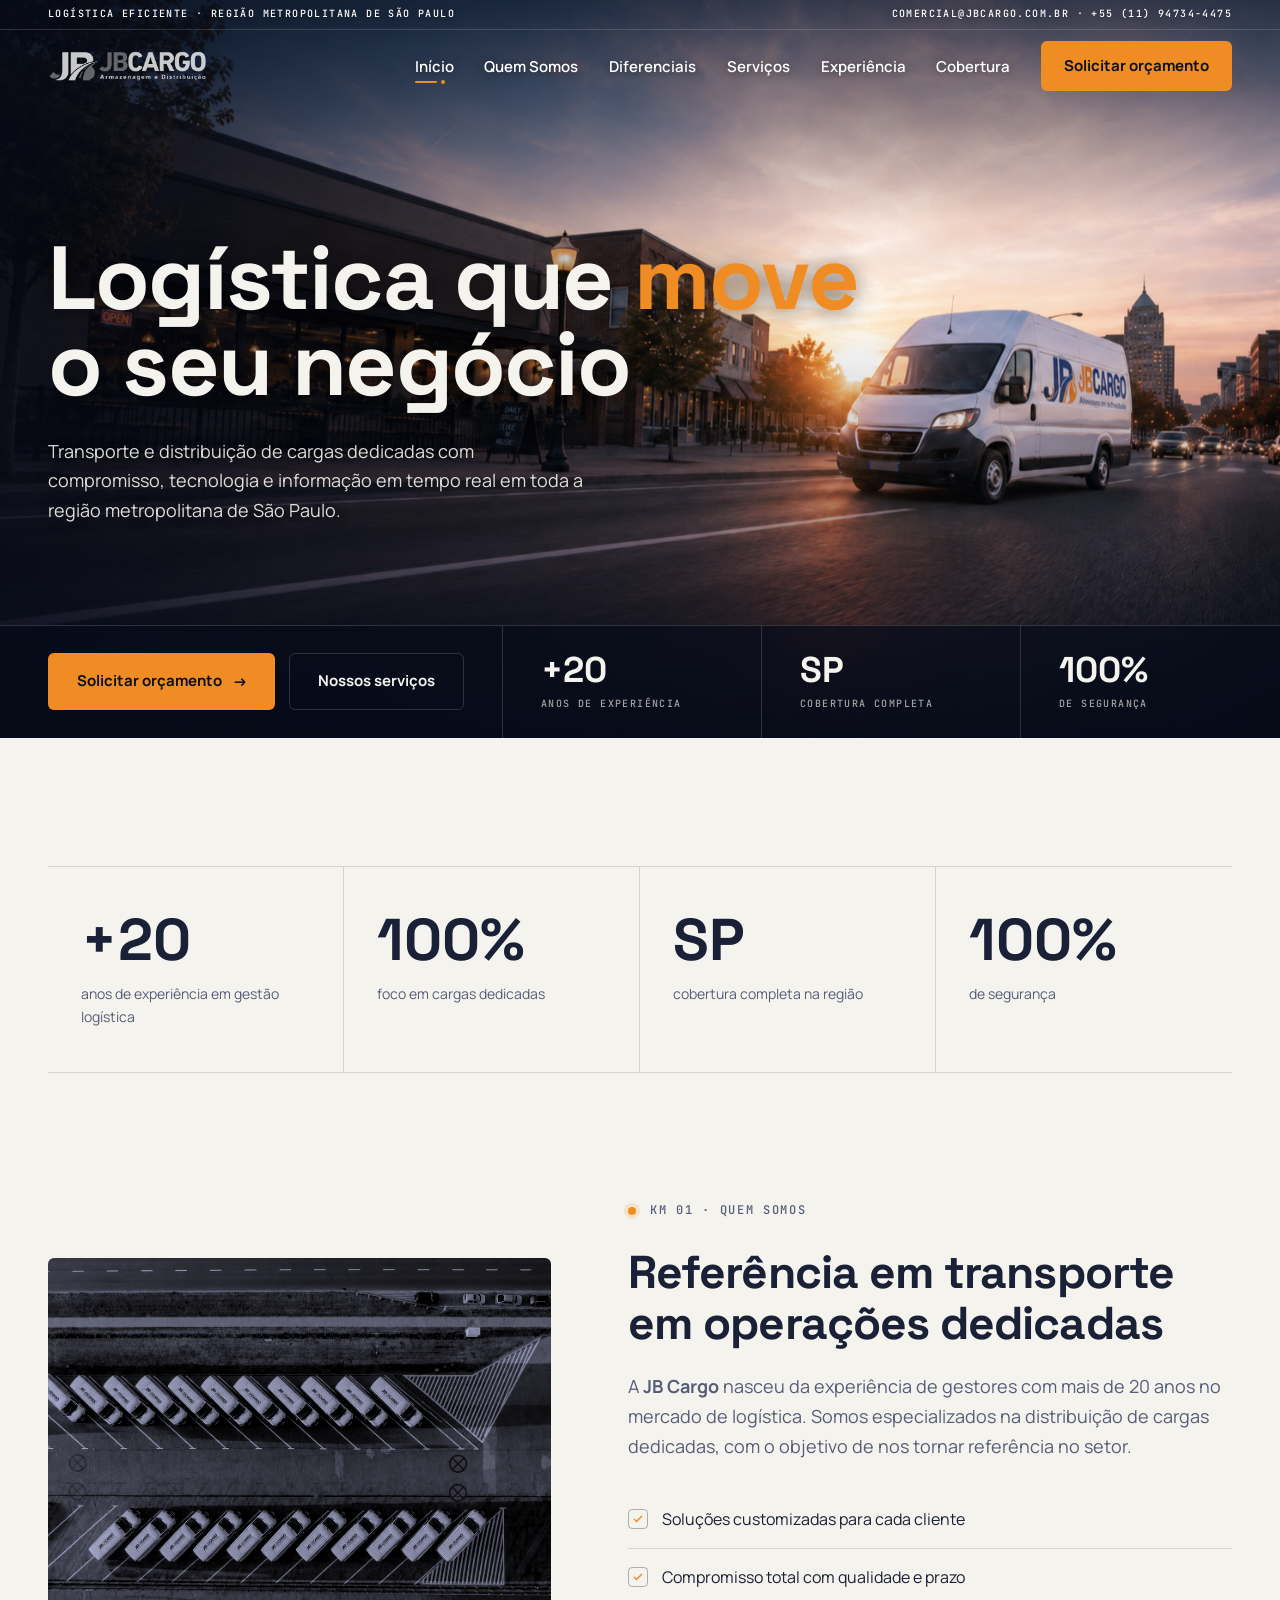
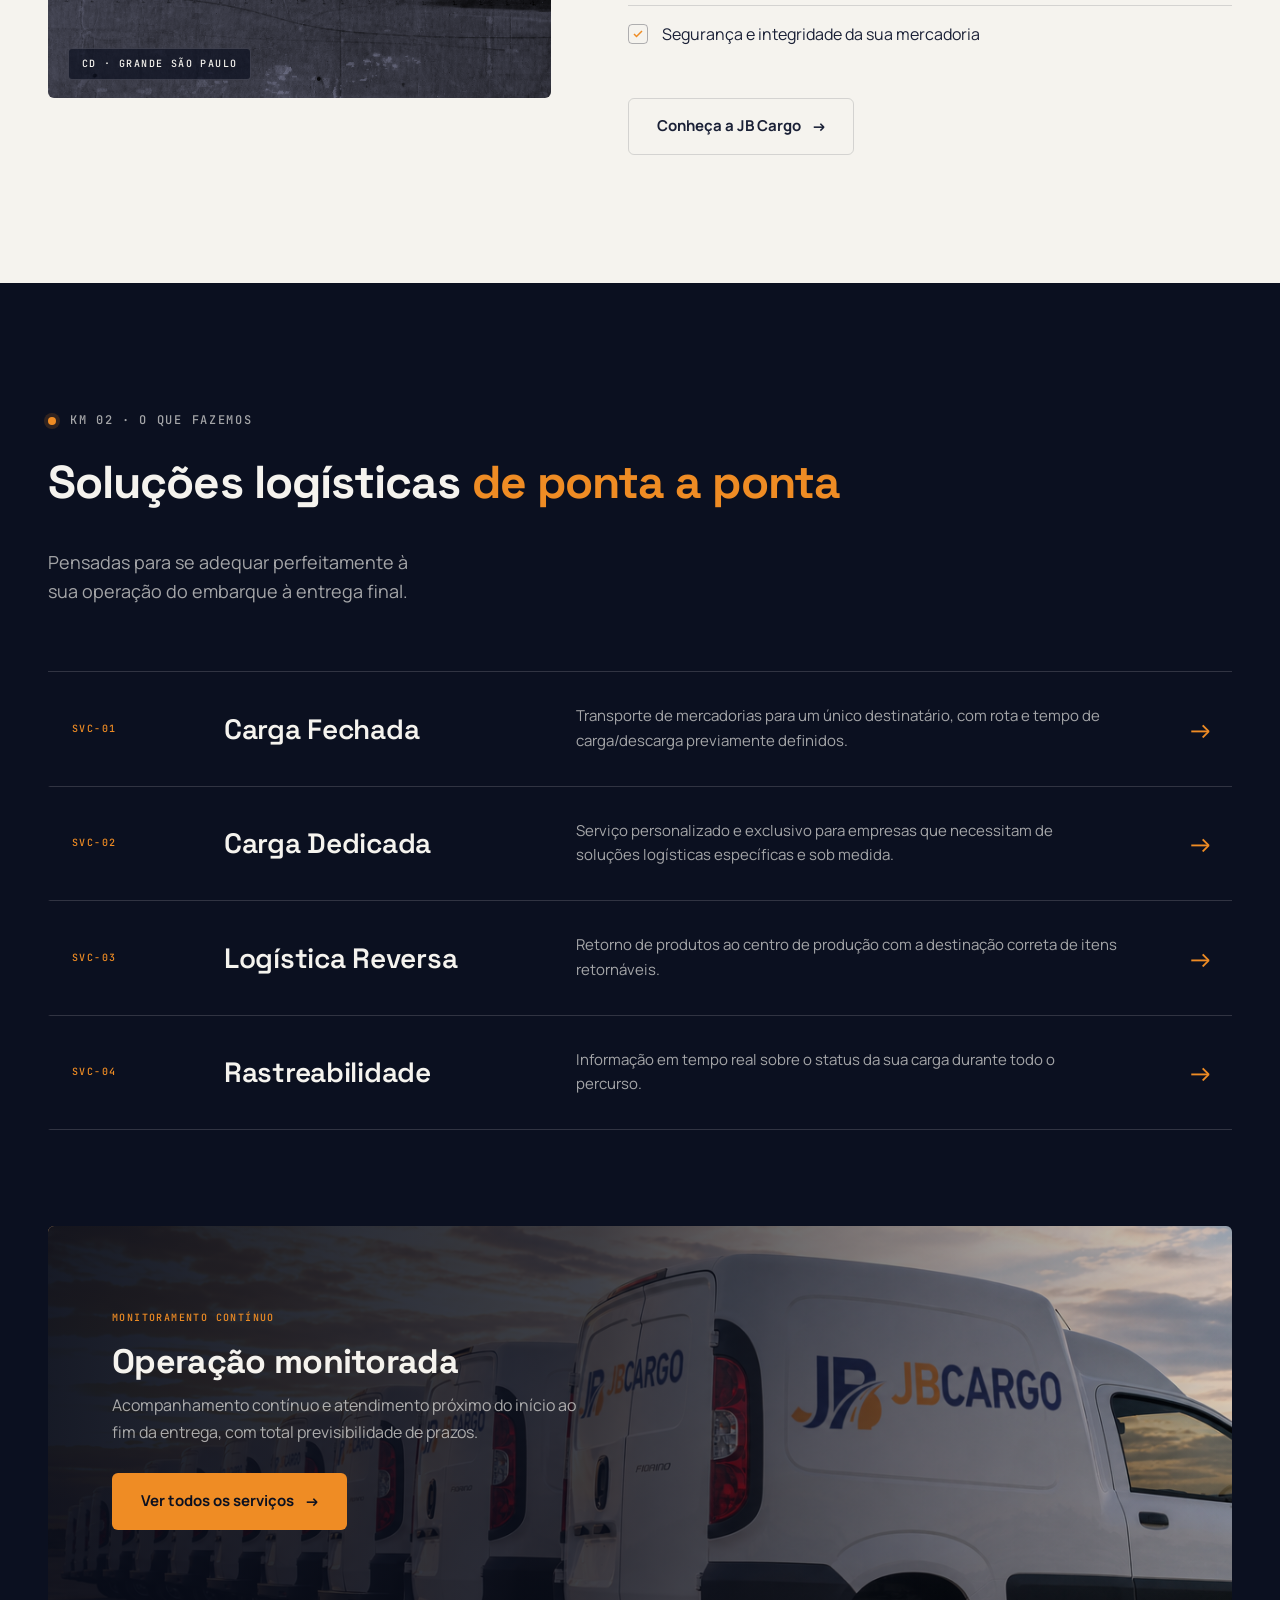
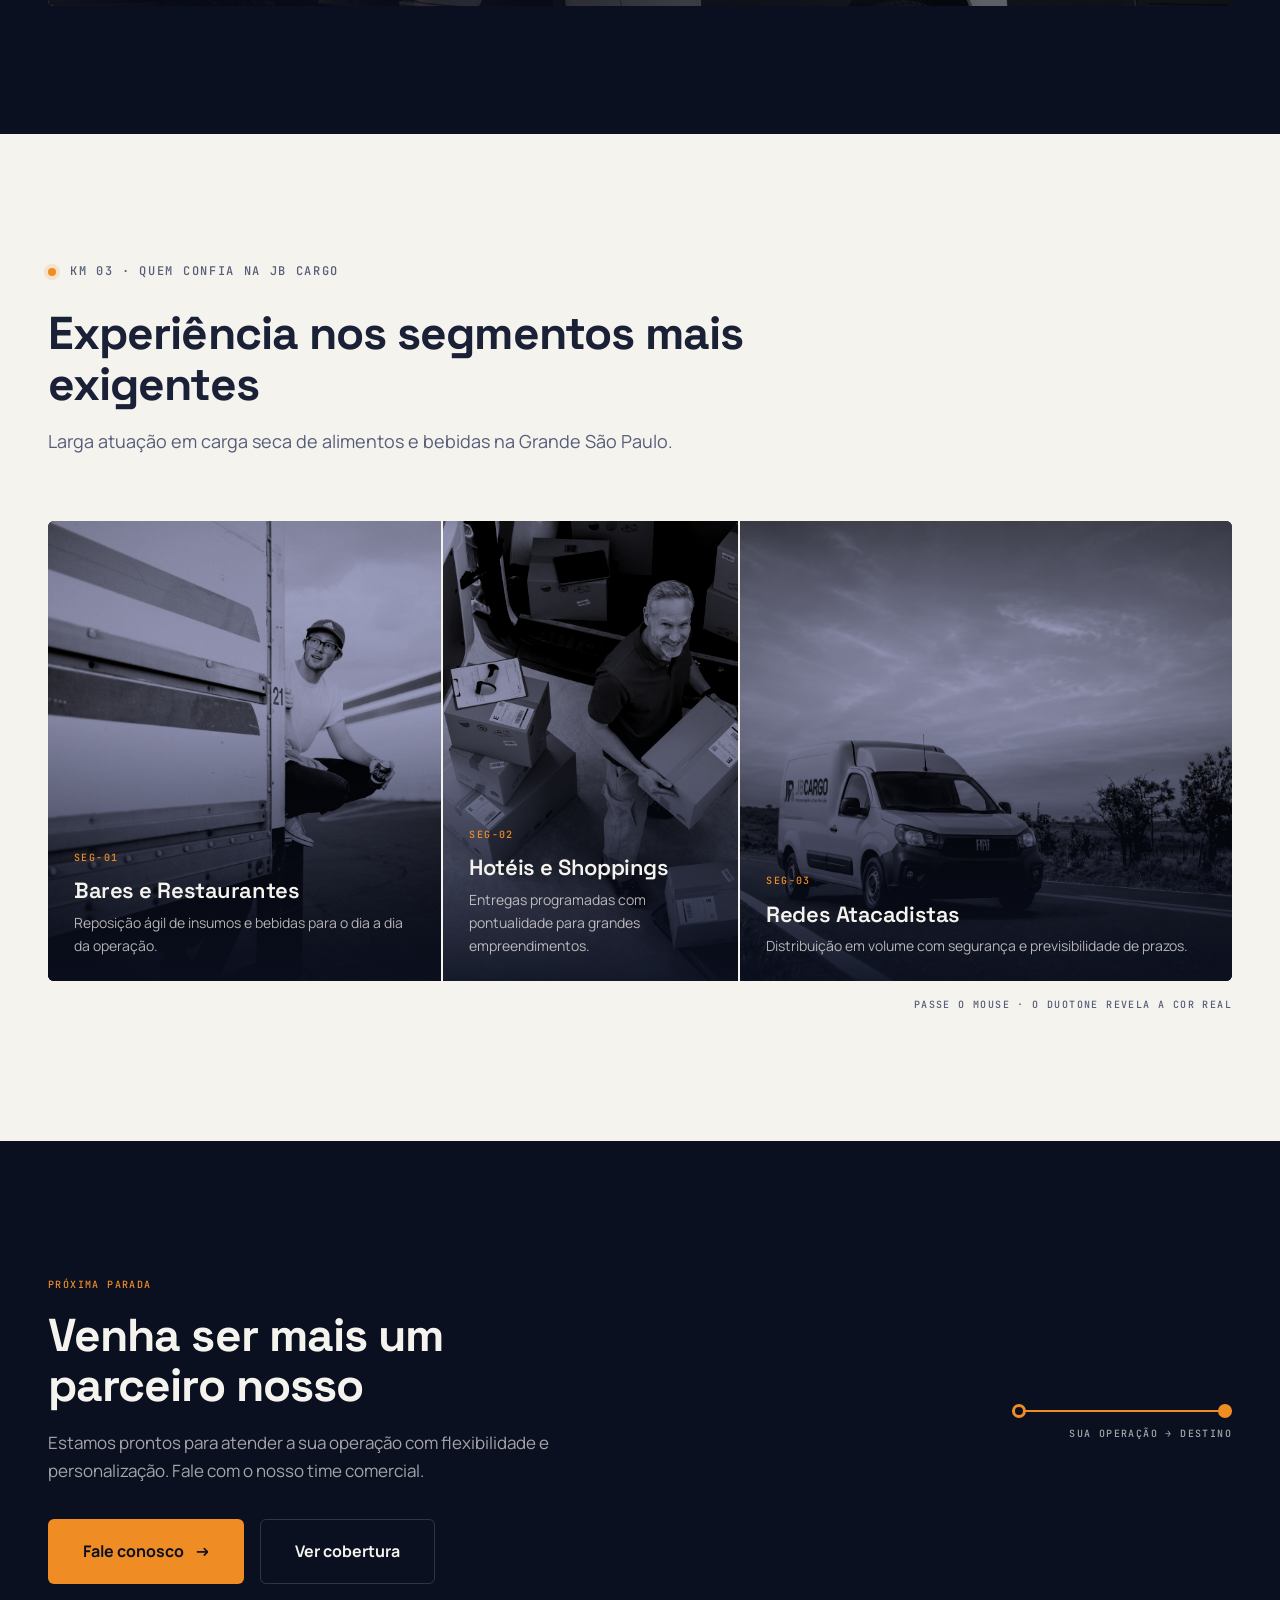
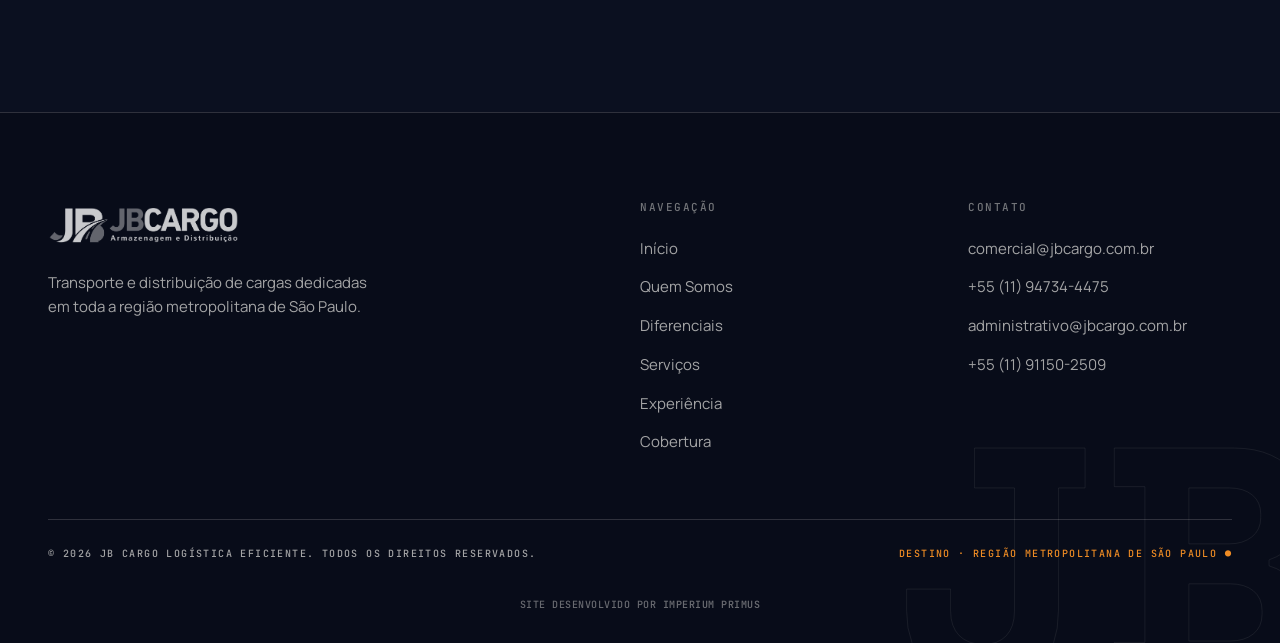
==== commit c8f1074c: "Melhora responsividade do hero, nova imagem da home e config do Render - Corrige --bleed-left do her" ====
--- a/docs/index.html
+++ b/docs/index.html
@@ -45,7 +45,7 @@
 <main>
 <!-- Hero -->
 <section class="hero">
-  <div class="hero__media"><img src="assets/img/hero-caminhao.png" alt="Caminhão da JB Cargo na estrada ao entardecer" fetchpriority="high"></div>
+  <div class="hero__media"><img src="assets/img/hero-home.png" alt="Van da JB Cargo em rua comercial ao entardecer" fetchpriority="high"></div>
   <div class="hero__tint" aria-hidden="true"></div>
   <div class="hero__body shell">
     <h1 class="hero__title">Logística que <em>move</em> <span class="l2">o seu negócio</span></h1>
--- a/docs/assets/css/style.css
+++ b/docs/assets/css/style.css
@@ -36,7 +36,7 @@
   --f-text:'Manrope',sans-serif;
   --f-mono:'JetBrains Mono',ui-monospace,'Cascadia Mono',Consolas,monospace;
 
-  --fs-display:clamp(2.9rem,7.2vw,6.5rem);
+  --fs-display:clamp(2.35rem,7vw,6.5rem);
   --fs-h1:clamp(2.4rem,5.5vw,4.25rem);
   --fs-h2:clamp(2rem,3.6vw,3.125rem);
   --fs-h3:1.375rem;
@@ -216,10 +216,14 @@
 /* gradiente no topo (menu/logo) e no rodapé (texto) — a foto fica em cor cheia no meio */
 .hero__tint{position:absolute;inset:0;pointer-events:none;background:
   linear-gradient(to bottom, rgba(8,12,25,.66) 0%, rgba(8,12,25,0) 30%),
-  linear-gradient(to top, rgba(8,12,25,.9) 0%, rgba(8,12,25,.34) 28%, rgba(8,12,25,0) 56%)}
-.hero__body{position:relative;width:100%;padding-top:clamp(150px,20vh,210px)}
-/* título e lead puxados até ~100px da borda esquerda real da tela (qualquer largura) */
-.hero{--bleed-left:calc(200px - var(--gutter) - max(0px, (100vw - var(--shell)) / 2))}
+  linear-gradient(to top, rgba(8,12,25,.9) 0%, rgba(8,12,25,.34) 28%, rgba(8,12,25,0) 56%),
+  linear-gradient(to right, rgba(8,12,25,.72) 0%, rgba(8,12,25,.34) 32%, rgba(8,12,25,0) 62%)}
+.hero__body{position:relative;width:100%;padding-top:clamp(120px,20vh,210px)}
+/* título e lead puxados até ~200px da borda esquerda real da tela em telas largas.
+   min(0px, …) garante que NUNCA vire margem positiva: abaixo do shell (1360px) o
+   valor seria positivo e empurraria o texto para a direita — por isso é travado em 0,
+   alinhando o conteúdo ao gutter em notebook, tablet e celular. */
+.hero{--bleed-left:min(0px, calc(200px - var(--gutter) - max(0px, (100vw - var(--shell)) / 2)))}
 .hero__title{
   margin:34px 0 0 var(--bleed-left);color:var(--paper);font-weight:700;line-height:.96;
   font-size:var(--fs-display);
@@ -243,8 +247,24 @@
 }
 @media (max-width:640px){
   .ops__in{grid-template-columns:1fr}
-  .ops__cell{border-right:none;border-bottom:1px solid var(--hl-d);padding:20px var(--gutter)}
+  .ops__cell{border-right:none;border-bottom:1px solid var(--hl-d);padding:16px var(--gutter)}
   .ops__cell:last-child{border-bottom:none}
+  .ops__cell--cta{gap:12px}
+  .ops__cell--cta .btn{flex:1 1 auto;min-width:0}
+}
+
+/* Hero — equilíbrio vertical e proporções em telas menores.
+   Mantém a identidade (imagem + tint + barra de operação), apenas evita
+   que o topo fique alto demais e que o conteúdo empurre a dobra. */
+@media (max-width:768px){
+  .hero{min-height:76vh}
+  .hero__body{padding-top:clamp(104px,15vh,150px)}
+  .ops{margin-top:clamp(40px,7vh,72px)}
+}
+@media (max-width:480px){
+  .hero{min-height:72vh}
+  .hero__title{margin-top:22px}
+  .hero__lead{margin-top:20px}
 }
 
 /* =====================================================================
